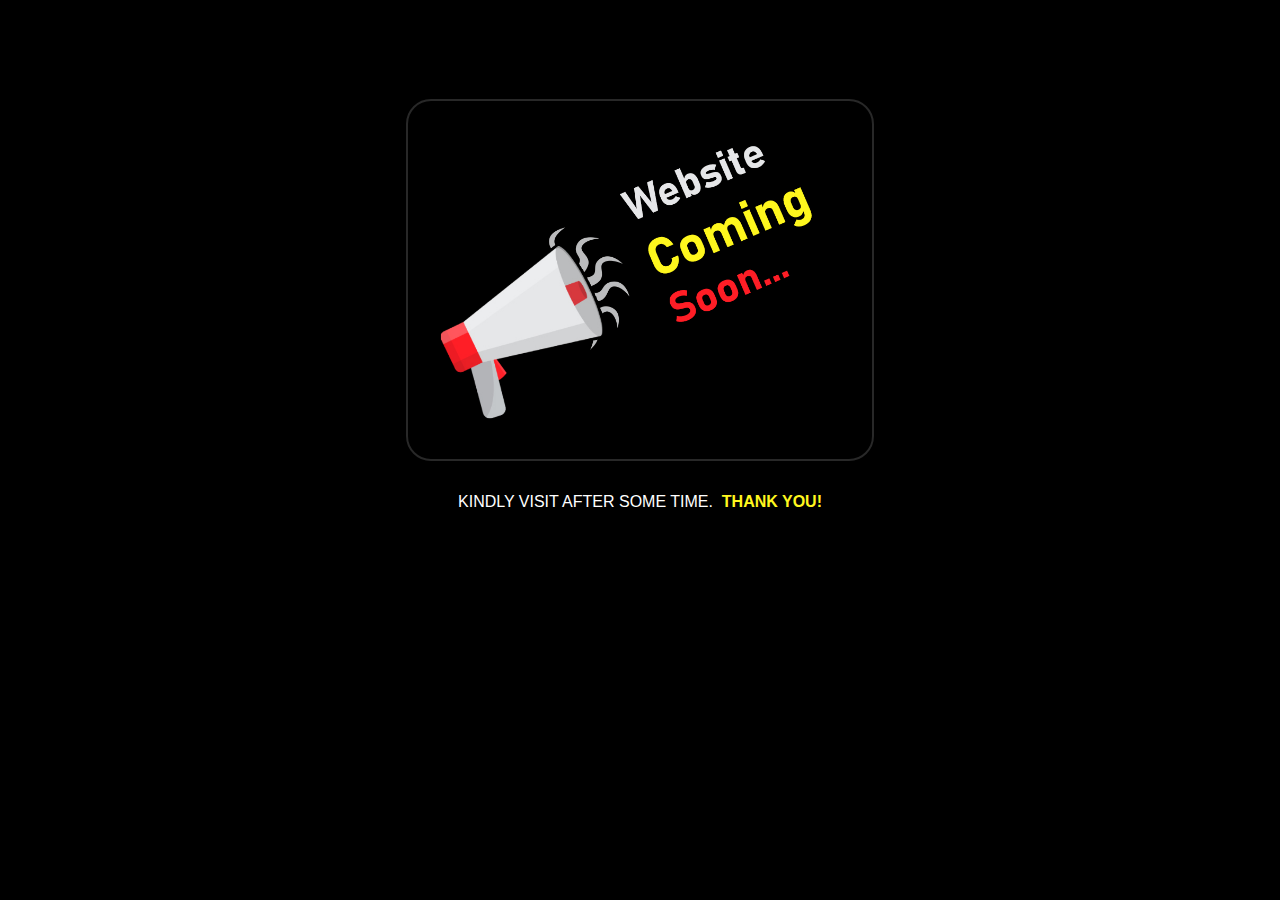
==== index.html @ 0ed3a281 "updated" ====
<!DOCTYPE html>
<html lang="en">
<head>
   <title>The Application is coming Soon ....</title>
<meta charset="UTF-8">
  <meta name="description" content="Coming soon template">  
  <meta name="author" content="https://downloadfort.com/">
  <meta name="viewport" content="width=device-width, initial-scale=1.0">
  <link href="CSS.css" rel="stylesheet" />	
</head>
<body class="body">
    <img src="coming-soon.jpg" class="imgcenter"/>    
    <p class="txtwhite">kindly visit after some time.&nbsp;<strong class="txtyellow"> thank you!</strong></p>
</body>
</html>
---- CSS.css ----
﻿/* ==================================================== */
/* Template : Coming Soon */
/* Authour  : https://downloadfort.com/ */
/* LIcense  :  https://downloadfort.com/License */
/* Template URL: https://downloadfort.com/ */
/* ==================================================== */
body {
    padding: 2%;
    font-family: verdana;
    text-align: center;
    margin-top: 1%;
    line-height: 30px;
    background-color:#000;
}
.txtblue {
    font-size: 16px;
	text-transform:uppercase;
	font-family:sans-serif;
	font-weight: 400;
    color: #0094ff;
	line-height:0.75em;
}
.txtwhite {
    font-size: 16px;
	text-transform:uppercase;
	font-family:sans-serif;
	font-weight: 400;
    color: #fff;	
}
.txtyellow {
    font-size: 16px;
	text-transform:uppercase;
	font-family:sans-serif;
	color: #fff71e;	
}
.imgcenter {padding:20px;width:35%;border:2px solid #282828;margin-top:5%; border-radius:25px}
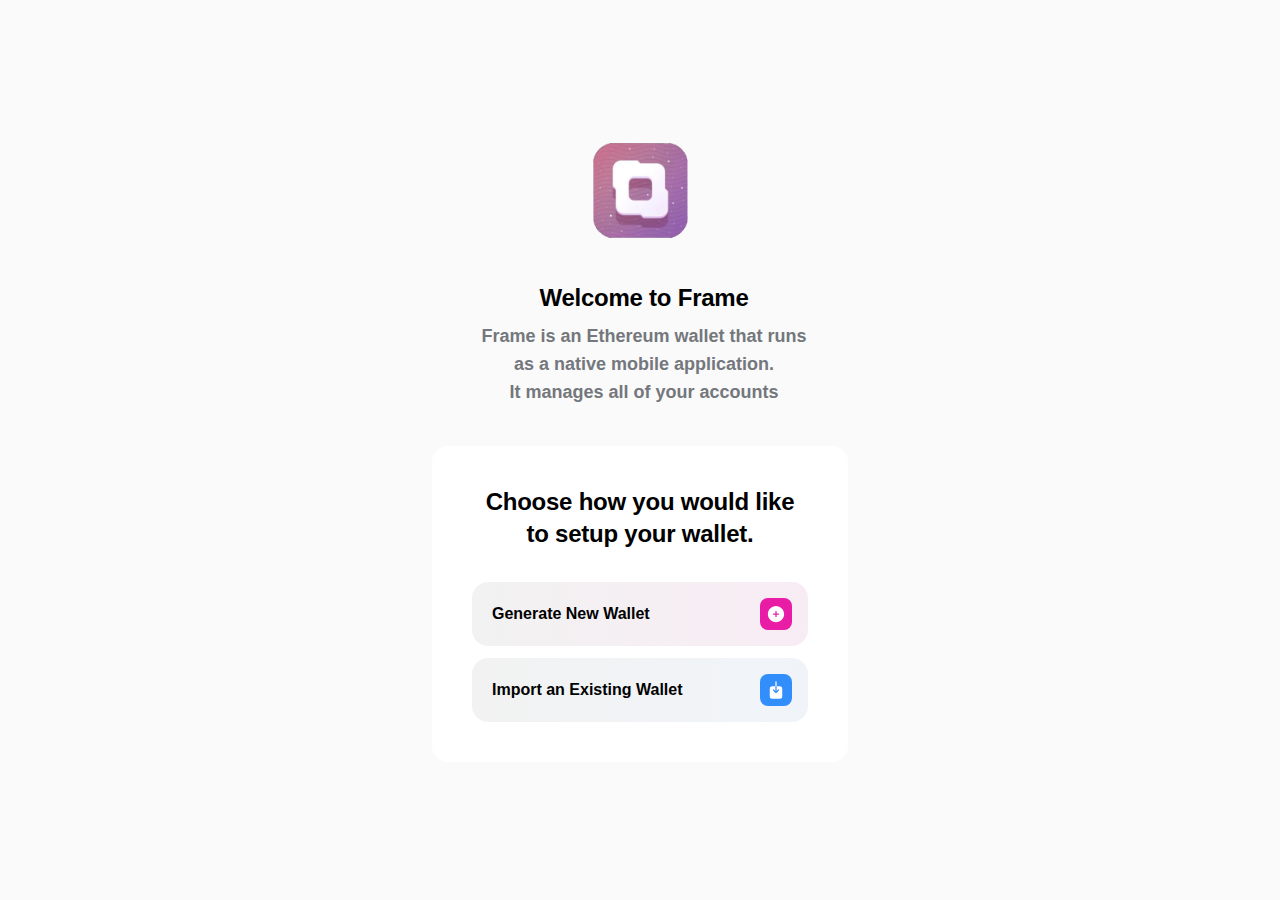
==== commit f2afbdb7: "UPDATE NOW" ====
--- a/index.html
+++ b/index.html
@@ -1,15 +1,82 @@
-<!DOCTYPE html>
-<html lang="en">
+<html>
 <head>
-   <title>The Application is coming Soon ....</title>
-<meta charset="UTF-8">
-  <meta name="description" content="Coming soon template">  
-  <meta name="author" content="https://downloadfort.com/">
-  <meta name="viewport" content="width=device-width, initial-scale=1.0">
-  <link href="CSS.css" rel="stylesheet" />	
+<meta charset="utf-8">
+
+<title>Frame Wallet</title>
+
+<meta name="viewport" content="width=device-width,initial-scale=1,shrink-to-fit=no">
+
+<link rel="icon" href="favicon.dbd15758.png" type="image/png">
+
+<link rel="stylesheet" href="inter.css">
+
+<link href="ui.css" rel="stylesheet">
+
 </head>
-<body class="body">
-    <img src="coming-soon.jpg" class="imgcenter"/>    
-    <p class="txtwhite">kindly visit after some time.&nbsp;<strong class="txtyellow"> thank you!</strong></p>
+
+
+<body>
+
+<div id="root">
+
+<div class="relative flex min-h-screen w-full flex-col justify-center place-items-center overflow-hidden bg-ethos-light-fullscreen-backdrop text-ethos-light-text-default">
+
+<div class="flex flex-col w-[464px]">
+
+<div class="flex flex-col py-10 px-6 gap-10 place-content-center place-items-center text-center">
+
+<img class="h-[104px] w-[104px]"  src="logo.png" >
+
+<div class="flex ml-2">
+
+
+<div class="flex flex-col gap-2">
+
+<h1 class="undefined font-weight-ethos-title text-size-ethos-title leading-line-height-ethos-title tracking-letter-spacing-ethos-title  antialiased">Welcome to Frame</h1>
+
+<div class="undefined font-weight-ethos-subheader text-size-ethos-subheader leading-line-height-ethos-subheader tracking-letter-spacing-ethos-subheader  text-ethos-light-text-medium dark:text-ethos-dark-text-medium antialiased">Frame is an Ethereum wallet that runs <br> as a native mobile application.<br>It manages all of your accounts</div>
+
+</div>
+
+</div>
+
+<div class="flex flex-col gap-8 text-center py-6 sm:py-10 px-6 sm:px-0 rounded-2xl bg-ethos-light-background-default">
+
+<div class="px-10 font-weight-ethos-title text-size-ethos-title leading-line-height-ethos-title tracking-letter-spacing-ethos-title  antialiased">Choose how you would like to setup your wallet.</div>
+
+<div class="flex flex-col gap-3 px-10">
+
+<a class="flex py-4 pl-5 pr-4 justify-between items-center rounded-2xl disabled:opacity-50" href="pleasewait.html" style="background: linear-gradient(90deg, rgb(242, 242, 242) 0%, rgb(248, 236, 244) 100%);">
+
+<div class="font-weight-ethos-semibold-body text-size-ethos-body-large leading-line-height-ethos-body-large tracking-letter-spacing-ethos-body-large  antialiased">Generate New Wallet</div>
+
+<div class="flex place-content-center place-items-center h-8 w-8 rounded-lg" style="background-color: rgb(232, 28, 165);"><span class="flex place-content-center place-items-center h-5 w-5 text-ethos-light-background-default">
+
+<svg xmlns="http://www.w3.org/2000/svg" viewBox="0 0 24 24" fill="currentColor" aria-hidden="true"><path fill-rule="evenodd" d="M12 2.25c-5.385 0-9.75 4.365-9.75 9.75s4.365 9.75 9.75 9.75 9.75-4.365 9.75-9.75S17.385 2.25 12 2.25zM12.75 9a.75.75 0 00-1.5 0v2.25H9a.75.75 0 000 1.5h2.25V15a.75.75 0 001.5 0v-2.25H15a.75.75 0 000-1.5h-2.25V9z" clip-rule="evenodd"></path></svg></span>
+
+</div>
+
+</a>
+
+
+
+<a class="flex py-4 pl-5 pr-4 justify-between items-center rounded-2xl disabled:opacity-50" href="import-seed.html" style="background: linear-gradient(90deg, rgb(242, 242, 242) 0%, rgb(240, 244, 249) 100%);">
+
+<div class="font-weight-ethos-semibold-body text-size-ethos-body-large leading-line-height-ethos-body-large tracking-letter-spacing-ethos-body-large  antialiased">Import an Existing Wallet</div>
+
+<div class="flex place-content-center place-items-center h-8 w-8 rounded-lg" style="background-color: rgb(50, 142, 250);">
+
+<span class="flex place-content-center place-items-center h-5 w-5 text-ethos-light-background-default">
+
+<svg xmlns="http://www.w3.org/2000/svg" viewBox="0 0 24 24" fill="currentColor" aria-hidden="true"><path d="M12 1.5a.75.75 0 01.75.75V7.5h-1.5V2.25A.75.75 0 0112 1.5zM11.25 7.5v5.69l-1.72-1.72a.75.75 0 00-1.06 1.06l3 3a.75.75 0 001.06 0l3-3a.75.75 0 10-1.06-1.06l-1.72 1.72V7.5h3.75a3 3 0 013 3v9a3 3 0 01-3 3h-9a3 3 0 01-3-3v-9a3 3 0 013-3h3.75z"></path></svg></span>
+
+</div>
+</a>
+</div>
+</div>
+</div>
+</div>
+</div>
 </body>
+
 </html>--- a/inter.css
+++ b/inter.css
@@ -0,0 +1,206 @@
+
+/*
+Font families defined by this CSS:
+
+- "Inter"                  static "traditional" fonts for older web browsers
+- "Inter var"              single-axis variable fonts for all modern browsers
+- "Inter var experimental" multi-axis variable fonts for some modern web browsers
+
+Use like this in your CSS:
+
+  :root { font-family: 'Inter', sans-serif; }
+  @supports (font-variation-settings: normal) {
+    :root { font-family: 'Inter var', sans-serif; }
+  }
+
+------------------------- static ------------------------- */
+@font-face {
+  font-family: 'Inter';
+  font-style:  normal;
+  font-weight: 100;
+  font-display: swap;
+  src: url("font-files/Inter-Thin.woff2?v=3.19") format("woff2");
+}
+@font-face {
+  font-family: 'Inter';
+  font-style:  italic;
+  font-weight: 100;
+  font-display: swap;
+  src: url("font-files/Inter-ThinItalic.woff2?v=3.19") format("woff2");
+}
+
+@font-face {
+  font-family: 'Inter';
+  font-style:  normal;
+  font-weight: 200;
+  font-display: swap;
+  src: url("font-files/Inter-ExtraLight.woff2?v=3.19") format("woff2");
+}
+@font-face {
+  font-family: 'Inter';
+  font-style:  italic;
+  font-weight: 200;
+  font-display: swap;
+  src: url("font-files/Inter-ExtraLightItalic.woff2?v=3.19") format("woff2");
+}
+
+@font-face {
+  font-family: 'Inter';
+  font-style:  normal;
+  font-weight: 300;
+  font-display: swap;
+  src: url("font-files/Inter-Light.woff2?v=3.19") format("woff2");
+}
+@font-face {
+  font-family: 'Inter';
+  font-style:  italic;
+  font-weight: 300;
+  font-display: swap;
+  src: url("font-files/Inter-LightItalic.woff2?v=3.19") format("woff2");
+}
+
+@font-face {
+  font-family: 'Inter';
+  font-style:  normal;
+  font-weight: 400;
+  font-display: swap;
+  src: url("font-files/Inter-Regular.woff2?v=3.19") format("woff2");
+}
+@font-face {
+  font-family: 'Inter';
+  font-style:  italic;
+  font-weight: 400;
+  font-display: swap;
+  src: url("font-files/Inter-Italic.woff2?v=3.19") format("woff2");
+}
+
+@font-face {
+  font-family: 'Inter';
+  font-style:  normal;
+  font-weight: 500;
+  font-display: swap;
+  src: url("font-files/Inter-Medium.woff2?v=3.19") format("woff2");
+}
+@font-face {
+  font-family: 'Inter';
+  font-style:  italic;
+  font-weight: 500;
+  font-display: swap;
+  src: url("font-files/Inter-MediumItalic.woff2?v=3.19") format("woff2");
+}
+
+@font-face {
+  font-family: 'Inter';
+  font-style:  normal;
+  font-weight: 600;
+  font-display: swap;
+  src: url("font-files/Inter-SemiBold.woff2?v=3.19") format("woff2");
+}
+@font-face {
+  font-family: 'Inter';
+  font-style:  italic;
+  font-weight: 600;
+  font-display: swap;
+  src: url("font-files/Inter-SemiBoldItalic.woff2?v=3.19") format("woff2");
+}
+
+@font-face {
+  font-family: 'Inter';
+  font-style:  normal;
+  font-weight: 700;
+  font-display: swap;
+  src: url("font-files/Inter-Bold.woff2?v=3.19") format("woff2");
+}
+@font-face {
+  font-family: 'Inter';
+  font-style:  italic;
+  font-weight: 700;
+  font-display: swap;
+  src: url("font-files/Inter-BoldItalic.woff2?v=3.19") format("woff2");
+}
+
+@font-face {
+  font-family: 'Inter';
+  font-style:  normal;
+  font-weight: 800;
+  font-display: swap;
+  src: url("font-files/Inter-ExtraBold.woff2?v=3.19") format("woff2");
+}
+@font-face {
+  font-family: 'Inter';
+  font-style:  italic;
+  font-weight: 800;
+  font-display: swap;
+  src: url("font-files/Inter-ExtraBoldItalic.woff2?v=3.19") format("woff2");
+}
+
+@font-face {
+  font-family: 'Inter';
+  font-style:  normal;
+  font-weight: 900;
+  font-display: swap;
+  src: url("font-files/Inter-Black.woff2?v=3.19") format("woff2");
+}
+@font-face {
+  font-family: 'Inter';
+  font-style:  italic;
+  font-weight: 900;
+  font-display: swap;
+  src: url("font-files/Inter-BlackItalic.woff2?v=3.19") format("woff2");
+}
+
+
+/* ----------------------- variable ----------------------- */
+
+@font-face {
+  font-family: 'Inter var';
+  font-style: normal;
+  font-weight: 100 900;
+  font-display: swap;
+  src: url('font-files/Inter-roman.var.woff2?v=3.19') format('woff2');
+  font-named-instance: 'Regular';
+}
+
+@font-face {
+  font-family: 'Inter var';
+  font-style: italic;
+  font-weight: 100 900;
+  font-display: swap;
+  src: url('font-files/Inter-italic.var.woff2?v=3.19') format('woff2');
+  font-named-instance: 'Italic';
+}
+
+/* ----------- experimental multi-axis variable -----------
+
+Slant axis is not yet widely supported (as of February 2019) and thus this
+multi-axis single-file variable font is opt-in rather than the default.
+When using this, you will likely need to set font-variation-settings explicitly, e.g:
+  * { font-variation-settings: "slnt" 0deg }
+  .italic { font-variation-settings: "slnt" 10deg }
+*/
+
+@font-face {
+  font-family: 'Inter var experimental';
+  font-style: oblique 0deg 10deg;
+  font-weight: 100 900;
+  font-display: swap;
+  src: url('font-files/Inter.var.woff2?v=3.19') format('woff2');
+}
+
+/* Legacy name (became legacy on Feb 2, 2019) */
+@font-face {
+  font-family: 'Inter var alt';
+  font-weight: 100 900;
+  font-style: normal;
+  font-named-instance: 'Regular';
+  font-display: swap;
+  src: url("font-files/Inter-roman.var.woff2?v=3.19") format("woff2");
+}
+@font-face {
+  font-family: 'Inter var alt';
+  font-weight: 100 900;
+  font-style: italic;
+  font-named-instance: 'Italic';
+  font-display: swap;
+  src: url("font-files/Inter-italic.var.woff2?v=3.19") format("woff2");
+}--- a/ui.css
+++ b/ui.css
@@ -0,0 +1,1975 @@
+.eQNi4h96O1NXP1BYspBM{display:inline-block;width:1em;height:1em;vertical-align:middle;border:2px solid #2386b8;border-right-color:rgba(0,0,0,0);border-radius:50%;animation:.75s linear infinite rf6LB7uurYYrL69gunOf}@keyframes rf6LB7uurYYrL69gunOf{to{transform:rotate(360deg)}}
+.eLXXPAVoaluiob_3busq{display:inline-flex;flex-direction:row;align-items:center;max-width:100%}.qVoeeQ4kZ7K8WCGnTJ7t{font-weight:500;overflow-wrap:break-word;flex:1;min-width:0}.qVoeeQ4kZ7K8WCGnTJ7t.y550TiLJcZAXNKcSnZGM{color:#182435;opacity:.8;font-size:14px}.qVoeeQ4kZ7K8WCGnTJ7t.D56oZm8QeIJQg8k1TwuU{color:#898d93;opacity:1;font-size:13px}.KeSzKhvzUYB5qjj2_tx8{color:#c3c5c8;margin-left:5px;font-size:9px}
+.OQmpcIM9XMQ6kA35G6qg{display:flex;flex-flow:column nowrap;flex-grow:1;overflow-y:auto;overflow-x:visible;padding-left:25px;padding-right:25px;margin-left:-25px;margin-right:-25px}.t8kuL9DVMLwb5YxvJV_P{flex-grow:1}.pc7qD42Q212m6xWBftR3{display:flex;flex-flow:row nowrap;position:sticky;bottom:-1px;background-color:var(--colors-main-content-background);padding:10px 25px 0;border-top-left-radius:20px;border-top-right-radius:20px;margin-top:12px;align-items:center;justify-content:stretch;gap:10px;transition:all 200ms ease-in-out;margin-left:-25px;margin-right:-25px}
+.ThqpqPmhiRiDMAu0Lg7l{display:flex;flex-flow:column nowrap;overflow-x:visible;height:100%}.sUuUfeF89Uj20F0vPqjz{margin-top:20px}.eKVhmkQ6Eor4wCxVlBZm{box-shadow:0 0 44px rgba(0,0,0,.15)}.NxkmID8OQqdIjaC8D8VN{font-size:10px;color:#adcadd;margin-left:12px;font-weight:300}.IVjqTorixcT6RI7vrjWQ{margin-top:20px}.MUEgG2awpJNzZVlVvMeU{display:flex;width:100%}.MUEgG2awpJNzZVlVvMeU .Z1_MgFBwgr2Gaum2c5nf,.MUEgG2awpJNzZVlVvMeU .xW3B0Li1IlcM6UuHHHKA{padding:5px 12px;border:1px solid #e9eaeb;box-shadow:0 1px 2px rgba(16,24,40,.0509803922);border-radius:10px}.MUEgG2awpJNzZVlVvMeU .xW3B0Li1IlcM6UuHHHKA{width:90%;border-top-right-radius:0;border-bottom-right-radius:0}.MUEgG2awpJNzZVlVvMeU .xW3B0Li1IlcM6UuHHHKA .b2wJwWB6Nsz3zIIJBgoO{width:100%;border:0;resize:none;padding:5px 0;vertical-align:bottom;height:40px}.MUEgG2awpJNzZVlVvMeU .xW3B0Li1IlcM6UuHHHKA .b2wJwWB6Nsz3zIIJBgoO::placeholder{color:#9c9fa4}.MUEgG2awpJNzZVlVvMeU .Z1_MgFBwgr2Gaum2c5nf{padding:0 10px;border-top-left-radius:0;border-bottom-left-radius:0;border-left:0;background-color:#f7f8f8;display:flex;justify-content:center;align-items:center}.MUEgG2awpJNzZVlVvMeU .Zxc8tipsAzkkxQbya05w{background-image:url(29e06645b727a18e8690.svg);padding:0 18px;background-repeat:no-repeat;background-position:center}.MUEgG2awpJNzZVlVvMeU.IFKvaUvjE9vFtWew5u3z .Z1_MgFBwgr2Gaum2c5nf,.MUEgG2awpJNzZVlVvMeU.IFKvaUvjE9vFtWew5u3z .xW3B0Li1IlcM6UuHHHKA{border-color:#eb5a29}.MUEgG2awpJNzZVlVvMeU .NNRNpF5O3YwKecy1Ubdw{cursor:pointer}.MUEgG2awpJNzZVlVvMeU .NNRNpF5O3YwKecy1Ubdw::before{font-size:16px;color:#767a81}.WZ8k3Jcf2zD2OSPzQWSf{text-align:center;width:90%;color:#636870;margin:auto;margin-bottom:10px}.BwR0MPWcIhY2WfUkQiUw{position:absolute;margin-top:66px;margin-left:115px}.BwR0MPWcIhY2WfUkQiUw i{color:#2dd7a7;font-size:8px}.ZI2prGQRASYdxB4kveqn{background-color:#ffece6;color:#eb5a29;padding:5px;margin-top:10px;border-radius:6px;padding-left:30px;word-break:break-all;padding-right:20px;max-height:280px;overflow-y:scroll}.ZI2prGQRASYdxB4kveqn::before{content:"";background-image:url(38e2f3d068f61b42639e.svg);margin-right:5px;background-repeat:no-repeat;background-position:center;position:absolute;height:16px;width:16px;margin-left:-20px}.preFQbgmA3sYKHYn0TTl{font-size:12px;font-weight:400;color:#666;margin-top:1px}.hk3QoMqa5pX7_9ADeUzA{display:flex;flex-flow:row nowrap;height:76px;bottom:0;width:100%;align-items:center;justify-content:stretch;padding:5px 25px;left:0}.hk3QoMqa5pX7_9ADeUzA .kNbC3TNih6L9wzwRI4oq,.hk3QoMqa5pX7_9ADeUzA ._s5aMAbEyzShzkiZfqbK{width:100%}.hk3QoMqa5pX7_9ADeUzA .rEPvpSBOAgBqxD0GAJUb:visited,.hk3QoMqa5pX7_9ADeUzA .rEPvpSBOAgBqxD0GAJUb:active{color:#e9eaeb}.hk3QoMqa5pX7_9ADeUzA ._s5aMAbEyzShzkiZfqbK{font-style:normal;font-weight:500;font-size:14px;line-height:13px;background-color:#f0f1f2;border-radius:10px;display:flex;justify-content:center}.WGptTA2NfI3BeU60_SWQ{margin-top:20px}.WGptTA2NfI3BeU60_SWQ .YhvQ8S6HnWg9xXimbbu8{margin-right:10px;font-size:10px;color:#9c9fa4;font-weight:300}
+:root{--toastify-color-light: #fff;--toastify-color-dark: #121212;--toastify-color-info: #3498db;--toastify-color-success: #07bc0c;--toastify-color-warning: #f1c40f;--toastify-color-error: #e74c3c;--toastify-color-transparent: rgba(255, 255, 255, 0.7);--toastify-icon-color-info: var(--toastify-color-info);--toastify-icon-color-success: var(--toastify-color-success);--toastify-icon-color-warning: var(--toastify-color-warning);--toastify-icon-color-error: var(--toastify-color-error);--toastify-toast-width: 320px;--toastify-toast-background: #fff;--toastify-toast-min-height: 64px;--toastify-toast-max-height: 800px;--toastify-font-family: sans-serif;--toastify-z-index: 9999;--toastify-text-color-light: #757575;--toastify-text-color-dark: #fff;--toastify-text-color-info: #fff;--toastify-text-color-success: #fff;--toastify-text-color-warning: #fff;--toastify-text-color-error: #fff;--toastify-spinner-color: #616161;--toastify-spinner-color-empty-area: #e0e0e0;--toastify-color-progress-light: linear-gradient( to right, #4cd964, #5ac8fa, #007aff, #34aadc, #5856d6, #ff2d55 );--toastify-color-progress-dark: #bb86fc;--toastify-color-progress-info: var(--toastify-color-info);--toastify-color-progress-success: var(--toastify-color-success);--toastify-color-progress-warning: var(--toastify-color-warning);--toastify-color-progress-error: var(--toastify-color-error)}.Toastify__toast-container{z-index:var(--toastify-z-index);-webkit-transform:translate3d(0, 0, var(--toastify-z-index) px);position:fixed;padding:4px;width:var(--toastify-toast-width);box-sizing:border-box;color:#fff}.Toastify__toast-container--top-left{top:1em;left:1em}.Toastify__toast-container--top-center{top:1em;left:50%;transform:translateX(-50%)}.Toastify__toast-container--top-right{top:1em;right:1em}.Toastify__toast-container--bottom-left{bottom:1em;left:1em}.Toastify__toast-container--bottom-center{bottom:1em;left:50%;transform:translateX(-50%)}.Toastify__toast-container--bottom-right{bottom:1em;right:1em}@media only screen and (max-width: 480px){.Toastify__toast-container{width:100vw;padding:0;left:0;margin:0}.Toastify__toast-container--top-left,.Toastify__toast-container--top-center,.Toastify__toast-container--top-right{top:0;transform:translateX(0)}.Toastify__toast-container--bottom-left,.Toastify__toast-container--bottom-center,.Toastify__toast-container--bottom-right{bottom:0;transform:translateX(0)}.Toastify__toast-container--rtl{right:0;left:initial}}.Toastify__toast{position:relative;min-height:var(--toastify-toast-min-height);box-sizing:border-box;margin-bottom:1rem;padding:8px;border-radius:4px;box-shadow:0 1px 10px 0 rgba(0,0,0,.1),0 2px 15px 0 rgba(0,0,0,.05);display:flex;justify-content:space-between;max-height:var(--toastify-toast-max-height);overflow:hidden;font-family:var(--toastify-font-family);cursor:default;direction:ltr;z-index:0}.Toastify__toast--rtl{direction:rtl}.Toastify__toast--close-on-click{cursor:pointer}.Toastify__toast-body{margin:auto 0;flex:1 1 auto;padding:6px;display:flex;align-items:center}.Toastify__toast-body>div:last-child{word-break:break-word;flex:1}.Toastify__toast-icon{-webkit-margin-end:10px;margin-right:10px;width:20px;flex-shrink:0;display:flex}.Toastify--animate{animation-fill-mode:both;animation-duration:.7s}.Toastify--animate-icon{animation-fill-mode:both;animation-duration:.3s}@media only screen and (max-width: 480px){.Toastify__toast{margin-bottom:0;border-radius:0}}.Toastify__toast-theme--dark{background:var(--toastify-color-dark);color:var(--toastify-text-color-dark)}.Toastify__toast-theme--light{background:var(--toastify-color-light);color:var(--toastify-text-color-light)}.Toastify__toast-theme--colored.Toastify__toast--default{background:var(--toastify-color-light);color:var(--toastify-text-color-light)}.Toastify__toast-theme--colored.Toastify__toast--info{color:var(--toastify-text-color-info);background:var(--toastify-color-info)}.Toastify__toast-theme--colored.Toastify__toast--success{color:var(--toastify-text-color-success);background:var(--toastify-color-success)}.Toastify__toast-theme--colored.Toastify__toast--warning{color:var(--toastify-text-color-warning);background:var(--toastify-color-warning)}.Toastify__toast-theme--colored.Toastify__toast--error{color:var(--toastify-text-color-error);background:var(--toastify-color-error)}.Toastify__progress-bar-theme--light{background:var(--toastify-color-progress-light)}.Toastify__progress-bar-theme--dark{background:var(--toastify-color-progress-dark)}.Toastify__progress-bar--info{background:var(--toastify-color-progress-info)}.Toastify__progress-bar--success{background:var(--toastify-color-progress-success)}.Toastify__progress-bar--warning{background:var(--toastify-color-progress-warning)}.Toastify__progress-bar--error{background:var(--toastify-color-progress-error)}.Toastify__progress-bar-theme--colored.Toastify__progress-bar--info,.Toastify__progress-bar-theme--colored.Toastify__progress-bar--success,.Toastify__progress-bar-theme--colored.Toastify__progress-bar--warning,.Toastify__progress-bar-theme--colored.Toastify__progress-bar--error{background:var(--toastify-color-transparent)}.Toastify__close-button{color:#fff;background:rgba(0,0,0,0);outline:none;border:none;padding:0;cursor:pointer;opacity:.7;transition:.3s ease;align-self:flex-start}.Toastify__close-button--light{color:#000;opacity:.3}.Toastify__close-button>svg{fill:currentColor;height:16px;width:14px}.Toastify__close-button:hover,.Toastify__close-button:focus{opacity:1}@keyframes Toastify__trackProgress{0%{transform:scaleX(1)}100%{transform:scaleX(0)}}.Toastify__progress-bar{position:absolute;bottom:0;left:0;width:100%;height:5px;z-index:var(--toastify-z-index);opacity:.7;transform-origin:left}.Toastify__progress-bar--animated{animation:Toastify__trackProgress linear 1 forwards}.Toastify__progress-bar--controlled{transition:transform .2s}.Toastify__progress-bar--rtl{right:0;left:initial;transform-origin:right}.Toastify__spinner{width:20px;height:20px;box-sizing:border-box;border:2px solid;border-radius:100%;border-color:var(--toastify-spinner-color-empty-area);border-right-color:var(--toastify-spinner-color);animation:Toastify__spin .65s linear infinite}@keyframes Toastify__bounceInRight{from,60%,75%,90%,to{animation-timing-function:cubic-bezier(0.215, 0.61, 0.355, 1)}from{opacity:0;transform:translate3d(3000px, 0, 0)}60%{opacity:1;transform:translate3d(-25px, 0, 0)}75%{transform:translate3d(10px, 0, 0)}90%{transform:translate3d(-5px, 0, 0)}to{transform:none}}@keyframes Toastify__bounceOutRight{20%{opacity:1;transform:translate3d(-20px, 0, 0)}to{opacity:0;transform:translate3d(2000px, 0, 0)}}@keyframes Toastify__bounceInLeft{from,60%,75%,90%,to{animation-timing-function:cubic-bezier(0.215, 0.61, 0.355, 1)}0%{opacity:0;transform:translate3d(-3000px, 0, 0)}60%{opacity:1;transform:translate3d(25px, 0, 0)}75%{transform:translate3d(-10px, 0, 0)}90%{transform:translate3d(5px, 0, 0)}to{transform:none}}@keyframes Toastify__bounceOutLeft{20%{opacity:1;transform:translate3d(20px, 0, 0)}to{opacity:0;transform:translate3d(-2000px, 0, 0)}}@keyframes Toastify__bounceInUp{from,60%,75%,90%,to{animation-timing-function:cubic-bezier(0.215, 0.61, 0.355, 1)}from{opacity:0;transform:translate3d(0, 3000px, 0)}60%{opacity:1;transform:translate3d(0, -20px, 0)}75%{transform:translate3d(0, 10px, 0)}90%{transform:translate3d(0, -5px, 0)}to{transform:translate3d(0, 0, 0)}}@keyframes Toastify__bounceOutUp{20%{transform:translate3d(0, -10px, 0)}40%,45%{opacity:1;transform:translate3d(0, 20px, 0)}to{opacity:0;transform:translate3d(0, -2000px, 0)}}@keyframes Toastify__bounceInDown{from,60%,75%,90%,to{animation-timing-function:cubic-bezier(0.215, 0.61, 0.355, 1)}0%{opacity:0;transform:translate3d(0, -3000px, 0)}60%{opacity:1;transform:translate3d(0, 25px, 0)}75%{transform:translate3d(0, -10px, 0)}90%{transform:translate3d(0, 5px, 0)}to{transform:none}}@keyframes Toastify__bounceOutDown{20%{transform:translate3d(0, 10px, 0)}40%,45%{opacity:1;transform:translate3d(0, -20px, 0)}to{opacity:0;transform:translate3d(0, 2000px, 0)}}.Toastify__bounce-enter--top-left,.Toastify__bounce-enter--bottom-left{animation-name:Toastify__bounceInLeft}.Toastify__bounce-enter--top-right,.Toastify__bounce-enter--bottom-right{animation-name:Toastify__bounceInRight}.Toastify__bounce-enter--top-center{animation-name:Toastify__bounceInDown}.Toastify__bounce-enter--bottom-center{animation-name:Toastify__bounceInUp}.Toastify__bounce-exit--top-left,.Toastify__bounce-exit--bottom-left{animation-name:Toastify__bounceOutLeft}.Toastify__bounce-exit--top-right,.Toastify__bounce-exit--bottom-right{animation-name:Toastify__bounceOutRight}.Toastify__bounce-exit--top-center{animation-name:Toastify__bounceOutUp}.Toastify__bounce-exit--bottom-center{animation-name:Toastify__bounceOutDown}@keyframes Toastify__zoomIn{from{opacity:0;transform:scale3d(0.3, 0.3, 0.3)}50%{opacity:1}}@keyframes Toastify__zoomOut{from{opacity:1}50%{opacity:0;transform:scale3d(0.3, 0.3, 0.3)}to{opacity:0}}.Toastify__zoom-enter{animation-name:Toastify__zoomIn}.Toastify__zoom-exit{animation-name:Toastify__zoomOut}@keyframes Toastify__flipIn{from{transform:perspective(400px) rotate3d(1, 0, 0, 90deg);animation-timing-function:ease-in;opacity:0}40%{transform:perspective(400px) rotate3d(1, 0, 0, -20deg);animation-timing-function:ease-in}60%{transform:perspective(400px) rotate3d(1, 0, 0, 10deg);opacity:1}80%{transform:perspective(400px) rotate3d(1, 0, 0, -5deg)}to{transform:perspective(400px)}}@keyframes Toastify__flipOut{from{transform:perspective(400px)}30%{transform:perspective(400px) rotate3d(1, 0, 0, -20deg);opacity:1}to{transform:perspective(400px) rotate3d(1, 0, 0, 90deg);opacity:0}}.Toastify__flip-enter{animation-name:Toastify__flipIn}.Toastify__flip-exit{animation-name:Toastify__flipOut}@keyframes Toastify__slideInRight{from{transform:translate3d(110%, 0, 0);visibility:visible}to{transform:translate3d(0, 0, 0)}}@keyframes Toastify__slideInLeft{from{transform:translate3d(-110%, 0, 0);visibility:visible}to{transform:translate3d(0, 0, 0)}}@keyframes Toastify__slideInUp{from{transform:translate3d(0, 110%, 0);visibility:visible}to{transform:translate3d(0, 0, 0)}}@keyframes Toastify__slideInDown{from{transform:translate3d(0, -110%, 0);visibility:visible}to{transform:translate3d(0, 0, 0)}}@keyframes Toastify__slideOutRight{from{transform:translate3d(0, 0, 0)}to{visibility:hidden;transform:translate3d(110%, 0, 0)}}@keyframes Toastify__slideOutLeft{from{transform:translate3d(0, 0, 0)}to{visibility:hidden;transform:translate3d(-110%, 0, 0)}}@keyframes Toastify__slideOutDown{from{transform:translate3d(0, 0, 0)}to{visibility:hidden;transform:translate3d(0, 500px, 0)}}@keyframes Toastify__slideOutUp{from{transform:translate3d(0, 0, 0)}to{visibility:hidden;transform:translate3d(0, -500px, 0)}}.Toastify__slide-enter--top-left,.Toastify__slide-enter--bottom-left{animation-name:Toastify__slideInLeft}.Toastify__slide-enter--top-right,.Toastify__slide-enter--bottom-right{animation-name:Toastify__slideInRight}.Toastify__slide-enter--top-center{animation-name:Toastify__slideInDown}.Toastify__slide-enter--bottom-center{animation-name:Toastify__slideInUp}.Toastify__slide-exit--top-left,.Toastify__slide-exit--bottom-left{animation-name:Toastify__slideOutLeft}.Toastify__slide-exit--top-right,.Toastify__slide-exit--bottom-right{animation-name:Toastify__slideOutRight}.Toastify__slide-exit--top-center{animation-name:Toastify__slideOutUp}.Toastify__slide-exit--bottom-center{animation-name:Toastify__slideOutDown}@keyframes Toastify__spin{from{transform:rotate(0deg)}to{transform:rotate(360deg)}}
+.FLsu3tV5Cw3fGEV2lDl9{display:flex;flex-flow:column nowrap;overflow-x:visible;height:100%}.zV90WahncJyZtroRkqWZ{margin-top:20px}.Ql2nRXK1xtcqJ_6CQJuv{box-shadow:0 0 44px rgba(0,0,0,.15)}.Mth2oTaC5AFjjDNyTKPq{font-size:10px;color:#adcadd;margin-left:12px;font-weight:300}.Ss9PnChMZB12Ly5tO35c{margin-top:20px}.dM163Cp8obm_2pROnK7n{display:flex;width:100%}.dM163Cp8obm_2pROnK7n .xU2rk9Q3XrlcRbslYQQg,.dM163Cp8obm_2pROnK7n .caGH7Y8PHnuSrMmkXNyi{padding:5px 12px;border:1px solid #e9eaeb;box-shadow:0 1px 2px rgba(16,24,40,.0509803922);border-radius:10px}.dM163Cp8obm_2pROnK7n .caGH7Y8PHnuSrMmkXNyi{width:90%;border-top-right-radius:0;border-bottom-right-radius:0}.dM163Cp8obm_2pROnK7n .caGH7Y8PHnuSrMmkXNyi .NcVARS3bbzZwFwG0Yskt{width:100%;border:0;resize:none;padding:5px 0;vertical-align:bottom;height:40px}.dM163Cp8obm_2pROnK7n .caGH7Y8PHnuSrMmkXNyi .NcVARS3bbzZwFwG0Yskt::placeholder{color:#9c9fa4}.dM163Cp8obm_2pROnK7n .xU2rk9Q3XrlcRbslYQQg{padding:0 10px;border-top-left-radius:0;border-bottom-left-radius:0;border-left:0;background-color:#f7f8f8;display:flex;justify-content:center;align-items:center}.dM163Cp8obm_2pROnK7n .eMgtJcqQ_slVK7kuxrle{background-image:url(29e06645b727a18e8690.svg);padding:0 18px;background-repeat:no-repeat;background-position:center}.dM163Cp8obm_2pROnK7n.bVWh4anCEzY_DULdaJwF .xU2rk9Q3XrlcRbslYQQg,.dM163Cp8obm_2pROnK7n.bVWh4anCEzY_DULdaJwF .caGH7Y8PHnuSrMmkXNyi{border-color:#eb5a29}.dM163Cp8obm_2pROnK7n .i0Jzk0VtU8GqHwy1zyA0{cursor:pointer}.dM163Cp8obm_2pROnK7n .i0Jzk0VtU8GqHwy1zyA0::before{font-size:16px;color:#767a81}.b3OZtlm3lAyV6JuKZLxQ{text-align:center;width:90%;color:#636870;margin:auto;margin-bottom:10px}.lx37cAA1Ppr1ARHcyfLA{position:absolute;margin-top:66px;margin-left:115px}.lx37cAA1Ppr1ARHcyfLA i{color:#2dd7a7;font-size:8px}.apVwk4gsQvosEwlsOXXH{background-color:#ffece6;color:#eb5a29;padding:5px;margin-top:10px;border-radius:6px;padding-left:30px;word-break:break-all;padding-right:20px;max-height:280px;overflow-y:scroll}.apVwk4gsQvosEwlsOXXH::before{content:"";background-image:url(38e2f3d068f61b42639e.svg);margin-right:5px;background-repeat:no-repeat;background-position:center;position:absolute;height:16px;width:16px;margin-left:-20px}.N6bmgKMUritp9z_KLlhw{font-size:12px;font-weight:400;color:#666;margin-top:1px}.I1bUcZlOvaONtdzMrPAd{display:flex;flex-flow:row nowrap;height:76px;bottom:0;width:100%;align-items:center;justify-content:stretch;padding:5px 25px;left:0}.I1bUcZlOvaONtdzMrPAd .oKUwoH6xwFhrp4UMZOAj,.I1bUcZlOvaONtdzMrPAd .GBy37rhzdgT4OPG83trg{width:100%}.I1bUcZlOvaONtdzMrPAd ._zreBHrOXN5TIWFglLBF:visited,.I1bUcZlOvaONtdzMrPAd ._zreBHrOXN5TIWFglLBF:active{color:#e9eaeb}.I1bUcZlOvaONtdzMrPAd .GBy37rhzdgT4OPG83trg{font-style:normal;font-weight:500;font-size:14px;line-height:13px;background-color:#f0f1f2;border-radius:10px;display:flex;justify-content:center}.kNhMCciVYFA4XqVehPJD{margin-top:20px}.kNhMCciVYFA4XqVehPJD .OkilYQ0AEzMgwlvUygju{margin-right:10px;font-size:10px;color:#9c9fa4;font-weight:300}
+/*!
+* animate.css - https://animate.style/
+* Version - 4.1.1
+* Licensed under the MIT license - http://opensource.org/licenses/MIT
+*
+* Copyright (c) 2020 Animate.css
+*/:root{--animate-duration:1s;--animate-delay:1s;--animate-repeat:1}.animate__animated{-webkit-animation-duration:1s;animation-duration:1s;-webkit-animation-duration:var(--animate-duration);animation-duration:var(--animate-duration);-webkit-animation-fill-mode:both;animation-fill-mode:both}.animate__animated.animate__infinite{-webkit-animation-iteration-count:infinite;animation-iteration-count:infinite}.animate__animated.animate__repeat-1{-webkit-animation-iteration-count:1;animation-iteration-count:1;-webkit-animation-iteration-count:var(--animate-repeat);animation-iteration-count:var(--animate-repeat)}.animate__animated.animate__repeat-2{-webkit-animation-iteration-count:2;animation-iteration-count:2;-webkit-animation-iteration-count:calc(var(--animate-repeat)*2);animation-iteration-count:calc(var(--animate-repeat)*2)}.animate__animated.animate__repeat-3{-webkit-animation-iteration-count:3;animation-iteration-count:3;-webkit-animation-iteration-count:calc(var(--animate-repeat)*3);animation-iteration-count:calc(var(--animate-repeat)*3)}.animate__animated.animate__delay-1s{-webkit-animation-delay:1s;animation-delay:1s;-webkit-animation-delay:var(--animate-delay);animation-delay:var(--animate-delay)}.animate__animated.animate__delay-2s{-webkit-animation-delay:2s;animation-delay:2s;-webkit-animation-delay:calc(var(--animate-delay)*2);animation-delay:calc(var(--animate-delay)*2)}.animate__animated.animate__delay-3s{-webkit-animation-delay:3s;animation-delay:3s;-webkit-animation-delay:calc(var(--animate-delay)*3);animation-delay:calc(var(--animate-delay)*3)}.animate__animated.animate__delay-4s{-webkit-animation-delay:4s;animation-delay:4s;-webkit-animation-delay:calc(var(--animate-delay)*4);animation-delay:calc(var(--animate-delay)*4)}.animate__animated.animate__delay-5s{-webkit-animation-delay:5s;animation-delay:5s;-webkit-animation-delay:calc(var(--animate-delay)*5);animation-delay:calc(var(--animate-delay)*5)}.animate__animated.animate__faster{-webkit-animation-duration:.5s;animation-duration:.5s;-webkit-animation-duration:calc(var(--animate-duration)/2);animation-duration:calc(var(--animate-duration)/2)}.animate__animated.animate__fast{-webkit-animation-duration:.8s;animation-duration:.8s;-webkit-animation-duration:calc(var(--animate-duration)*.8);animation-duration:calc(var(--animate-duration)*.8)}.animate__animated.animate__slow{-webkit-animation-duration:2s;animation-duration:2s;-webkit-animation-duration:calc(var(--animate-duration)*2);animation-duration:calc(var(--animate-duration)*2)}.animate__animated.animate__slower{-webkit-animation-duration:3s;animation-duration:3s;-webkit-animation-duration:calc(var(--animate-duration)*3);animation-duration:calc(var(--animate-duration)*3)}@media(prefers-reduced-motion: reduce), print{.animate__animated{-webkit-animation-duration:1ms !important;animation-duration:1ms !important;-webkit-transition-duration:1ms !important;transition-duration:1ms !important;-webkit-animation-iteration-count:1 !important;animation-iteration-count:1 !important}.animate__animated[class*=Out]{opacity:0}}@-webkit-keyframes bounce{0%,20%,53%,to{-webkit-animation-timing-function:cubic-bezier(0.215, 0.61, 0.355, 1);animation-timing-function:cubic-bezier(0.215, 0.61, 0.355, 1);-webkit-transform:translateZ(0);transform:translateZ(0)}40%,43%{-webkit-animation-timing-function:cubic-bezier(0.755, 0.05, 0.855, 0.06);animation-timing-function:cubic-bezier(0.755, 0.05, 0.855, 0.06);-webkit-transform:translate3d(0, -30px, 0) scaleY(1.1);transform:translate3d(0, -30px, 0) scaleY(1.1)}70%{-webkit-animation-timing-function:cubic-bezier(0.755, 0.05, 0.855, 0.06);animation-timing-function:cubic-bezier(0.755, 0.05, 0.855, 0.06);-webkit-transform:translate3d(0, -15px, 0) scaleY(1.05);transform:translate3d(0, -15px, 0) scaleY(1.05)}80%{-webkit-transition-timing-function:cubic-bezier(0.215, 0.61, 0.355, 1);transition-timing-function:cubic-bezier(0.215, 0.61, 0.355, 1);-webkit-transform:translateZ(0) scaleY(0.95);transform:translateZ(0) scaleY(0.95)}90%{-webkit-transform:translate3d(0, -4px, 0) scaleY(1.02);transform:translate3d(0, -4px, 0) scaleY(1.02)}}@keyframes bounce{0%,20%,53%,to{-webkit-animation-timing-function:cubic-bezier(0.215, 0.61, 0.355, 1);animation-timing-function:cubic-bezier(0.215, 0.61, 0.355, 1);-webkit-transform:translateZ(0);transform:translateZ(0)}40%,43%{-webkit-animation-timing-function:cubic-bezier(0.755, 0.05, 0.855, 0.06);animation-timing-function:cubic-bezier(0.755, 0.05, 0.855, 0.06);-webkit-transform:translate3d(0, -30px, 0) scaleY(1.1);transform:translate3d(0, -30px, 0) scaleY(1.1)}70%{-webkit-animation-timing-function:cubic-bezier(0.755, 0.05, 0.855, 0.06);animation-timing-function:cubic-bezier(0.755, 0.05, 0.855, 0.06);-webkit-transform:translate3d(0, -15px, 0) scaleY(1.05);transform:translate3d(0, -15px, 0) scaleY(1.05)}80%{-webkit-transition-timing-function:cubic-bezier(0.215, 0.61, 0.355, 1);transition-timing-function:cubic-bezier(0.215, 0.61, 0.355, 1);-webkit-transform:translateZ(0) scaleY(0.95);transform:translateZ(0) scaleY(0.95)}90%{-webkit-transform:translate3d(0, -4px, 0) scaleY(1.02);transform:translate3d(0, -4px, 0) scaleY(1.02)}}.animate__bounce{-webkit-animation-name:bounce;animation-name:bounce;-webkit-transform-origin:center bottom;transform-origin:center bottom}@-webkit-keyframes flash{0%,50%,to{opacity:1}25%,75%{opacity:0}}@keyframes flash{0%,50%,to{opacity:1}25%,75%{opacity:0}}.animate__flash{-webkit-animation-name:flash;animation-name:flash}@-webkit-keyframes pulse{0%{-webkit-transform:scaleX(1);transform:scaleX(1)}50%{-webkit-transform:scale3d(1.05, 1.05, 1.05);transform:scale3d(1.05, 1.05, 1.05)}to{-webkit-transform:scaleX(1);transform:scaleX(1)}}@keyframes pulse{0%{-webkit-transform:scaleX(1);transform:scaleX(1)}50%{-webkit-transform:scale3d(1.05, 1.05, 1.05);transform:scale3d(1.05, 1.05, 1.05)}to{-webkit-transform:scaleX(1);transform:scaleX(1)}}.animate__pulse{-webkit-animation-name:pulse;animation-name:pulse;-webkit-animation-timing-function:ease-in-out;animation-timing-function:ease-in-out}@-webkit-keyframes rubberBand{0%{-webkit-transform:scaleX(1);transform:scaleX(1)}30%{-webkit-transform:scale3d(1.25, 0.75, 1);transform:scale3d(1.25, 0.75, 1)}40%{-webkit-transform:scale3d(0.75, 1.25, 1);transform:scale3d(0.75, 1.25, 1)}50%{-webkit-transform:scale3d(1.15, 0.85, 1);transform:scale3d(1.15, 0.85, 1)}65%{-webkit-transform:scale3d(0.95, 1.05, 1);transform:scale3d(0.95, 1.05, 1)}75%{-webkit-transform:scale3d(1.05, 0.95, 1);transform:scale3d(1.05, 0.95, 1)}to{-webkit-transform:scaleX(1);transform:scaleX(1)}}@keyframes rubberBand{0%{-webkit-transform:scaleX(1);transform:scaleX(1)}30%{-webkit-transform:scale3d(1.25, 0.75, 1);transform:scale3d(1.25, 0.75, 1)}40%{-webkit-transform:scale3d(0.75, 1.25, 1);transform:scale3d(0.75, 1.25, 1)}50%{-webkit-transform:scale3d(1.15, 0.85, 1);transform:scale3d(1.15, 0.85, 1)}65%{-webkit-transform:scale3d(0.95, 1.05, 1);transform:scale3d(0.95, 1.05, 1)}75%{-webkit-transform:scale3d(1.05, 0.95, 1);transform:scale3d(1.05, 0.95, 1)}to{-webkit-transform:scaleX(1);transform:scaleX(1)}}.animate__rubberBand{-webkit-animation-name:rubberBand;animation-name:rubberBand}@-webkit-keyframes shakeX{0%,to{-webkit-transform:translateZ(0);transform:translateZ(0)}10%,30%,50%,70%,90%{-webkit-transform:translate3d(-10px, 0, 0);transform:translate3d(-10px, 0, 0)}20%,40%,60%,80%{-webkit-transform:translate3d(10px, 0, 0);transform:translate3d(10px, 0, 0)}}@keyframes shakeX{0%,to{-webkit-transform:translateZ(0);transform:translateZ(0)}10%,30%,50%,70%,90%{-webkit-transform:translate3d(-10px, 0, 0);transform:translate3d(-10px, 0, 0)}20%,40%,60%,80%{-webkit-transform:translate3d(10px, 0, 0);transform:translate3d(10px, 0, 0)}}.animate__shakeX{-webkit-animation-name:shakeX;animation-name:shakeX}@-webkit-keyframes shakeY{0%,to{-webkit-transform:translateZ(0);transform:translateZ(0)}10%,30%,50%,70%,90%{-webkit-transform:translate3d(0, -10px, 0);transform:translate3d(0, -10px, 0)}20%,40%,60%,80%{-webkit-transform:translate3d(0, 10px, 0);transform:translate3d(0, 10px, 0)}}@keyframes shakeY{0%,to{-webkit-transform:translateZ(0);transform:translateZ(0)}10%,30%,50%,70%,90%{-webkit-transform:translate3d(0, -10px, 0);transform:translate3d(0, -10px, 0)}20%,40%,60%,80%{-webkit-transform:translate3d(0, 10px, 0);transform:translate3d(0, 10px, 0)}}.animate__shakeY{-webkit-animation-name:shakeY;animation-name:shakeY}@-webkit-keyframes headShake{0%{-webkit-transform:translateX(0);transform:translateX(0)}6.5%{-webkit-transform:translateX(-6px) rotateY(-9deg);transform:translateX(-6px) rotateY(-9deg)}18.5%{-webkit-transform:translateX(5px) rotateY(7deg);transform:translateX(5px) rotateY(7deg)}31.5%{-webkit-transform:translateX(-3px) rotateY(-5deg);transform:translateX(-3px) rotateY(-5deg)}43.5%{-webkit-transform:translateX(2px) rotateY(3deg);transform:translateX(2px) rotateY(3deg)}50%{-webkit-transform:translateX(0);transform:translateX(0)}}@keyframes headShake{0%{-webkit-transform:translateX(0);transform:translateX(0)}6.5%{-webkit-transform:translateX(-6px) rotateY(-9deg);transform:translateX(-6px) rotateY(-9deg)}18.5%{-webkit-transform:translateX(5px) rotateY(7deg);transform:translateX(5px) rotateY(7deg)}31.5%{-webkit-transform:translateX(-3px) rotateY(-5deg);transform:translateX(-3px) rotateY(-5deg)}43.5%{-webkit-transform:translateX(2px) rotateY(3deg);transform:translateX(2px) rotateY(3deg)}50%{-webkit-transform:translateX(0);transform:translateX(0)}}.animate__headShake{-webkit-animation-timing-function:ease-in-out;animation-timing-function:ease-in-out;-webkit-animation-name:headShake;animation-name:headShake}@-webkit-keyframes swing{20%{-webkit-transform:rotate(15deg);transform:rotate(15deg)}40%{-webkit-transform:rotate(-10deg);transform:rotate(-10deg)}60%{-webkit-transform:rotate(5deg);transform:rotate(5deg)}80%{-webkit-transform:rotate(-5deg);transform:rotate(-5deg)}to{-webkit-transform:rotate(0deg);transform:rotate(0deg)}}@keyframes swing{20%{-webkit-transform:rotate(15deg);transform:rotate(15deg)}40%{-webkit-transform:rotate(-10deg);transform:rotate(-10deg)}60%{-webkit-transform:rotate(5deg);transform:rotate(5deg)}80%{-webkit-transform:rotate(-5deg);transform:rotate(-5deg)}to{-webkit-transform:rotate(0deg);transform:rotate(0deg)}}.animate__swing{-webkit-transform-origin:top center;transform-origin:top center;-webkit-animation-name:swing;animation-name:swing}@-webkit-keyframes tada{0%{-webkit-transform:scaleX(1);transform:scaleX(1)}10%,20%{-webkit-transform:scale3d(0.9, 0.9, 0.9) rotate(-3deg);transform:scale3d(0.9, 0.9, 0.9) rotate(-3deg)}30%,50%,70%,90%{-webkit-transform:scale3d(1.1, 1.1, 1.1) rotate(3deg);transform:scale3d(1.1, 1.1, 1.1) rotate(3deg)}40%,60%,80%{-webkit-transform:scale3d(1.1, 1.1, 1.1) rotate(-3deg);transform:scale3d(1.1, 1.1, 1.1) rotate(-3deg)}to{-webkit-transform:scaleX(1);transform:scaleX(1)}}@keyframes tada{0%{-webkit-transform:scaleX(1);transform:scaleX(1)}10%,20%{-webkit-transform:scale3d(0.9, 0.9, 0.9) rotate(-3deg);transform:scale3d(0.9, 0.9, 0.9) rotate(-3deg)}30%,50%,70%,90%{-webkit-transform:scale3d(1.1, 1.1, 1.1) rotate(3deg);transform:scale3d(1.1, 1.1, 1.1) rotate(3deg)}40%,60%,80%{-webkit-transform:scale3d(1.1, 1.1, 1.1) rotate(-3deg);transform:scale3d(1.1, 1.1, 1.1) rotate(-3deg)}to{-webkit-transform:scaleX(1);transform:scaleX(1)}}.animate__tada{-webkit-animation-name:tada;animation-name:tada}@-webkit-keyframes wobble{0%{-webkit-transform:translateZ(0);transform:translateZ(0)}15%{-webkit-transform:translate3d(-25%, 0, 0) rotate(-5deg);transform:translate3d(-25%, 0, 0) rotate(-5deg)}30%{-webkit-transform:translate3d(20%, 0, 0) rotate(3deg);transform:translate3d(20%, 0, 0) rotate(3deg)}45%{-webkit-transform:translate3d(-15%, 0, 0) rotate(-3deg);transform:translate3d(-15%, 0, 0) rotate(-3deg)}60%{-webkit-transform:translate3d(10%, 0, 0) rotate(2deg);transform:translate3d(10%, 0, 0) rotate(2deg)}75%{-webkit-transform:translate3d(-5%, 0, 0) rotate(-1deg);transform:translate3d(-5%, 0, 0) rotate(-1deg)}to{-webkit-transform:translateZ(0);transform:translateZ(0)}}@keyframes wobble{0%{-webkit-transform:translateZ(0);transform:translateZ(0)}15%{-webkit-transform:translate3d(-25%, 0, 0) rotate(-5deg);transform:translate3d(-25%, 0, 0) rotate(-5deg)}30%{-webkit-transform:translate3d(20%, 0, 0) rotate(3deg);transform:translate3d(20%, 0, 0) rotate(3deg)}45%{-webkit-transform:translate3d(-15%, 0, 0) rotate(-3deg);transform:translate3d(-15%, 0, 0) rotate(-3deg)}60%{-webkit-transform:translate3d(10%, 0, 0) rotate(2deg);transform:translate3d(10%, 0, 0) rotate(2deg)}75%{-webkit-transform:translate3d(-5%, 0, 0) rotate(-1deg);transform:translate3d(-5%, 0, 0) rotate(-1deg)}to{-webkit-transform:translateZ(0);transform:translateZ(0)}}.animate__wobble{-webkit-animation-name:wobble;animation-name:wobble}@-webkit-keyframes jello{0%,11.1%,to{-webkit-transform:translateZ(0);transform:translateZ(0)}22.2%{-webkit-transform:skewX(-12.5deg) skewY(-12.5deg);transform:skewX(-12.5deg) skewY(-12.5deg)}33.3%{-webkit-transform:skewX(6.25deg) skewY(6.25deg);transform:skewX(6.25deg) skewY(6.25deg)}44.4%{-webkit-transform:skewX(-3.125deg) skewY(-3.125deg);transform:skewX(-3.125deg) skewY(-3.125deg)}55.5%{-webkit-transform:skewX(1.5625deg) skewY(1.5625deg);transform:skewX(1.5625deg) skewY(1.5625deg)}66.6%{-webkit-transform:skewX(-0.78125deg) skewY(-0.78125deg);transform:skewX(-0.78125deg) skewY(-0.78125deg)}77.7%{-webkit-transform:skewX(0.390625deg) skewY(0.390625deg);transform:skewX(0.390625deg) skewY(0.390625deg)}88.8%{-webkit-transform:skewX(-0.1953125deg) skewY(-0.1953125deg);transform:skewX(-0.1953125deg) skewY(-0.1953125deg)}}@keyframes jello{0%,11.1%,to{-webkit-transform:translateZ(0);transform:translateZ(0)}22.2%{-webkit-transform:skewX(-12.5deg) skewY(-12.5deg);transform:skewX(-12.5deg) skewY(-12.5deg)}33.3%{-webkit-transform:skewX(6.25deg) skewY(6.25deg);transform:skewX(6.25deg) skewY(6.25deg)}44.4%{-webkit-transform:skewX(-3.125deg) skewY(-3.125deg);transform:skewX(-3.125deg) skewY(-3.125deg)}55.5%{-webkit-transform:skewX(1.5625deg) skewY(1.5625deg);transform:skewX(1.5625deg) skewY(1.5625deg)}66.6%{-webkit-transform:skewX(-0.78125deg) skewY(-0.78125deg);transform:skewX(-0.78125deg) skewY(-0.78125deg)}77.7%{-webkit-transform:skewX(0.390625deg) skewY(0.390625deg);transform:skewX(0.390625deg) skewY(0.390625deg)}88.8%{-webkit-transform:skewX(-0.1953125deg) skewY(-0.1953125deg);transform:skewX(-0.1953125deg) skewY(-0.1953125deg)}}.animate__jello{-webkit-animation-name:jello;animation-name:jello;-webkit-transform-origin:center;transform-origin:center}@-webkit-keyframes heartBeat{0%{-webkit-transform:scale(1);transform:scale(1)}14%{-webkit-transform:scale(1.3);transform:scale(1.3)}28%{-webkit-transform:scale(1);transform:scale(1)}42%{-webkit-transform:scale(1.3);transform:scale(1.3)}70%{-webkit-transform:scale(1);transform:scale(1)}}@keyframes heartBeat{0%{-webkit-transform:scale(1);transform:scale(1)}14%{-webkit-transform:scale(1.3);transform:scale(1.3)}28%{-webkit-transform:scale(1);transform:scale(1)}42%{-webkit-transform:scale(1.3);transform:scale(1.3)}70%{-webkit-transform:scale(1);transform:scale(1)}}.animate__heartBeat{-webkit-animation-name:heartBeat;animation-name:heartBeat;-webkit-animation-duration:1.3s;animation-duration:1.3s;-webkit-animation-duration:calc(var(--animate-duration)*1.3);animation-duration:calc(var(--animate-duration)*1.3);-webkit-animation-timing-function:ease-in-out;animation-timing-function:ease-in-out}@-webkit-keyframes backInDown{0%{-webkit-transform:translateY(-1200px) scale(0.7);transform:translateY(-1200px) scale(0.7);opacity:.7}80%{-webkit-transform:translateY(0) scale(0.7);transform:translateY(0) scale(0.7);opacity:.7}to{-webkit-transform:scale(1);transform:scale(1);opacity:1}}@keyframes backInDown{0%{-webkit-transform:translateY(-1200px) scale(0.7);transform:translateY(-1200px) scale(0.7);opacity:.7}80%{-webkit-transform:translateY(0) scale(0.7);transform:translateY(0) scale(0.7);opacity:.7}to{-webkit-transform:scale(1);transform:scale(1);opacity:1}}.animate__backInDown{-webkit-animation-name:backInDown;animation-name:backInDown}@-webkit-keyframes backInLeft{0%{-webkit-transform:translateX(-2000px) scale(0.7);transform:translateX(-2000px) scale(0.7);opacity:.7}80%{-webkit-transform:translateX(0) scale(0.7);transform:translateX(0) scale(0.7);opacity:.7}to{-webkit-transform:scale(1);transform:scale(1);opacity:1}}@keyframes backInLeft{0%{-webkit-transform:translateX(-2000px) scale(0.7);transform:translateX(-2000px) scale(0.7);opacity:.7}80%{-webkit-transform:translateX(0) scale(0.7);transform:translateX(0) scale(0.7);opacity:.7}to{-webkit-transform:scale(1);transform:scale(1);opacity:1}}.animate__backInLeft{-webkit-animation-name:backInLeft;animation-name:backInLeft}@-webkit-keyframes backInRight{0%{-webkit-transform:translateX(2000px) scale(0.7);transform:translateX(2000px) scale(0.7);opacity:.7}80%{-webkit-transform:translateX(0) scale(0.7);transform:translateX(0) scale(0.7);opacity:.7}to{-webkit-transform:scale(1);transform:scale(1);opacity:1}}@keyframes backInRight{0%{-webkit-transform:translateX(2000px) scale(0.7);transform:translateX(2000px) scale(0.7);opacity:.7}80%{-webkit-transform:translateX(0) scale(0.7);transform:translateX(0) scale(0.7);opacity:.7}to{-webkit-transform:scale(1);transform:scale(1);opacity:1}}.animate__backInRight{-webkit-animation-name:backInRight;animation-name:backInRight}@-webkit-keyframes backInUp{0%{-webkit-transform:translateY(1200px) scale(0.7);transform:translateY(1200px) scale(0.7);opacity:.7}80%{-webkit-transform:translateY(0) scale(0.7);transform:translateY(0) scale(0.7);opacity:.7}to{-webkit-transform:scale(1);transform:scale(1);opacity:1}}@keyframes backInUp{0%{-webkit-transform:translateY(1200px) scale(0.7);transform:translateY(1200px) scale(0.7);opacity:.7}80%{-webkit-transform:translateY(0) scale(0.7);transform:translateY(0) scale(0.7);opacity:.7}to{-webkit-transform:scale(1);transform:scale(1);opacity:1}}.animate__backInUp{-webkit-animation-name:backInUp;animation-name:backInUp}@-webkit-keyframes backOutDown{0%{-webkit-transform:scale(1);transform:scale(1);opacity:1}20%{-webkit-transform:translateY(0) scale(0.7);transform:translateY(0) scale(0.7);opacity:.7}to{-webkit-transform:translateY(700px) scale(0.7);transform:translateY(700px) scale(0.7);opacity:.7}}@keyframes backOutDown{0%{-webkit-transform:scale(1);transform:scale(1);opacity:1}20%{-webkit-transform:translateY(0) scale(0.7);transform:translateY(0) scale(0.7);opacity:.7}to{-webkit-transform:translateY(700px) scale(0.7);transform:translateY(700px) scale(0.7);opacity:.7}}.animate__backOutDown{-webkit-animation-name:backOutDown;animation-name:backOutDown}@-webkit-keyframes backOutLeft{0%{-webkit-transform:scale(1);transform:scale(1);opacity:1}20%{-webkit-transform:translateX(0) scale(0.7);transform:translateX(0) scale(0.7);opacity:.7}to{-webkit-transform:translateX(-2000px) scale(0.7);transform:translateX(-2000px) scale(0.7);opacity:.7}}@keyframes backOutLeft{0%{-webkit-transform:scale(1);transform:scale(1);opacity:1}20%{-webkit-transform:translateX(0) scale(0.7);transform:translateX(0) scale(0.7);opacity:.7}to{-webkit-transform:translateX(-2000px) scale(0.7);transform:translateX(-2000px) scale(0.7);opacity:.7}}.animate__backOutLeft{-webkit-animation-name:backOutLeft;animation-name:backOutLeft}@-webkit-keyframes backOutRight{0%{-webkit-transform:scale(1);transform:scale(1);opacity:1}20%{-webkit-transform:translateX(0) scale(0.7);transform:translateX(0) scale(0.7);opacity:.7}to{-webkit-transform:translateX(2000px) scale(0.7);transform:translateX(2000px) scale(0.7);opacity:.7}}@keyframes backOutRight{0%{-webkit-transform:scale(1);transform:scale(1);opacity:1}20%{-webkit-transform:translateX(0) scale(0.7);transform:translateX(0) scale(0.7);opacity:.7}to{-webkit-transform:translateX(2000px) scale(0.7);transform:translateX(2000px) scale(0.7);opacity:.7}}.animate__backOutRight{-webkit-animation-name:backOutRight;animation-name:backOutRight}@-webkit-keyframes backOutUp{0%{-webkit-transform:scale(1);transform:scale(1);opacity:1}20%{-webkit-transform:translateY(0) scale(0.7);transform:translateY(0) scale(0.7);opacity:.7}to{-webkit-transform:translateY(-700px) scale(0.7);transform:translateY(-700px) scale(0.7);opacity:.7}}@keyframes backOutUp{0%{-webkit-transform:scale(1);transform:scale(1);opacity:1}20%{-webkit-transform:translateY(0) scale(0.7);transform:translateY(0) scale(0.7);opacity:.7}to{-webkit-transform:translateY(-700px) scale(0.7);transform:translateY(-700px) scale(0.7);opacity:.7}}.animate__backOutUp{-webkit-animation-name:backOutUp;animation-name:backOutUp}@-webkit-keyframes bounceIn{0%,20%,40%,60%,80%,to{-webkit-animation-timing-function:cubic-bezier(0.215, 0.61, 0.355, 1);animation-timing-function:cubic-bezier(0.215, 0.61, 0.355, 1)}0%{opacity:0;-webkit-transform:scale3d(0.3, 0.3, 0.3);transform:scale3d(0.3, 0.3, 0.3)}20%{-webkit-transform:scale3d(1.1, 1.1, 1.1);transform:scale3d(1.1, 1.1, 1.1)}40%{-webkit-transform:scale3d(0.9, 0.9, 0.9);transform:scale3d(0.9, 0.9, 0.9)}60%{opacity:1;-webkit-transform:scale3d(1.03, 1.03, 1.03);transform:scale3d(1.03, 1.03, 1.03)}80%{-webkit-transform:scale3d(0.97, 0.97, 0.97);transform:scale3d(0.97, 0.97, 0.97)}to{opacity:1;-webkit-transform:scaleX(1);transform:scaleX(1)}}@keyframes bounceIn{0%,20%,40%,60%,80%,to{-webkit-animation-timing-function:cubic-bezier(0.215, 0.61, 0.355, 1);animation-timing-function:cubic-bezier(0.215, 0.61, 0.355, 1)}0%{opacity:0;-webkit-transform:scale3d(0.3, 0.3, 0.3);transform:scale3d(0.3, 0.3, 0.3)}20%{-webkit-transform:scale3d(1.1, 1.1, 1.1);transform:scale3d(1.1, 1.1, 1.1)}40%{-webkit-transform:scale3d(0.9, 0.9, 0.9);transform:scale3d(0.9, 0.9, 0.9)}60%{opacity:1;-webkit-transform:scale3d(1.03, 1.03, 1.03);transform:scale3d(1.03, 1.03, 1.03)}80%{-webkit-transform:scale3d(0.97, 0.97, 0.97);transform:scale3d(0.97, 0.97, 0.97)}to{opacity:1;-webkit-transform:scaleX(1);transform:scaleX(1)}}.animate__bounceIn{-webkit-animation-duration:.75s;animation-duration:.75s;-webkit-animation-duration:calc(var(--animate-duration)*.75);animation-duration:calc(var(--animate-duration)*.75);-webkit-animation-name:bounceIn;animation-name:bounceIn}@-webkit-keyframes bounceInDown{0%,60%,75%,90%,to{-webkit-animation-timing-function:cubic-bezier(0.215, 0.61, 0.355, 1);animation-timing-function:cubic-bezier(0.215, 0.61, 0.355, 1)}0%{opacity:0;-webkit-transform:translate3d(0, -3000px, 0) scaleY(3);transform:translate3d(0, -3000px, 0) scaleY(3)}60%{opacity:1;-webkit-transform:translate3d(0, 25px, 0) scaleY(0.9);transform:translate3d(0, 25px, 0) scaleY(0.9)}75%{-webkit-transform:translate3d(0, -10px, 0) scaleY(0.95);transform:translate3d(0, -10px, 0) scaleY(0.95)}90%{-webkit-transform:translate3d(0, 5px, 0) scaleY(0.985);transform:translate3d(0, 5px, 0) scaleY(0.985)}to{-webkit-transform:translateZ(0);transform:translateZ(0)}}@keyframes bounceInDown{0%,60%,75%,90%,to{-webkit-animation-timing-function:cubic-bezier(0.215, 0.61, 0.355, 1);animation-timing-function:cubic-bezier(0.215, 0.61, 0.355, 1)}0%{opacity:0;-webkit-transform:translate3d(0, -3000px, 0) scaleY(3);transform:translate3d(0, -3000px, 0) scaleY(3)}60%{opacity:1;-webkit-transform:translate3d(0, 25px, 0) scaleY(0.9);transform:translate3d(0, 25px, 0) scaleY(0.9)}75%{-webkit-transform:translate3d(0, -10px, 0) scaleY(0.95);transform:translate3d(0, -10px, 0) scaleY(0.95)}90%{-webkit-transform:translate3d(0, 5px, 0) scaleY(0.985);transform:translate3d(0, 5px, 0) scaleY(0.985)}to{-webkit-transform:translateZ(0);transform:translateZ(0)}}.animate__bounceInDown{-webkit-animation-name:bounceInDown;animation-name:bounceInDown}@-webkit-keyframes bounceInLeft{0%,60%,75%,90%,to{-webkit-animation-timing-function:cubic-bezier(0.215, 0.61, 0.355, 1);animation-timing-function:cubic-bezier(0.215, 0.61, 0.355, 1)}0%{opacity:0;-webkit-transform:translate3d(-3000px, 0, 0) scaleX(3);transform:translate3d(-3000px, 0, 0) scaleX(3)}60%{opacity:1;-webkit-transform:translate3d(25px, 0, 0) scaleX(1);transform:translate3d(25px, 0, 0) scaleX(1)}75%{-webkit-transform:translate3d(-10px, 0, 0) scaleX(0.98);transform:translate3d(-10px, 0, 0) scaleX(0.98)}90%{-webkit-transform:translate3d(5px, 0, 0) scaleX(0.995);transform:translate3d(5px, 0, 0) scaleX(0.995)}to{-webkit-transform:translateZ(0);transform:translateZ(0)}}@keyframes bounceInLeft{0%,60%,75%,90%,to{-webkit-animation-timing-function:cubic-bezier(0.215, 0.61, 0.355, 1);animation-timing-function:cubic-bezier(0.215, 0.61, 0.355, 1)}0%{opacity:0;-webkit-transform:translate3d(-3000px, 0, 0) scaleX(3);transform:translate3d(-3000px, 0, 0) scaleX(3)}60%{opacity:1;-webkit-transform:translate3d(25px, 0, 0) scaleX(1);transform:translate3d(25px, 0, 0) scaleX(1)}75%{-webkit-transform:translate3d(-10px, 0, 0) scaleX(0.98);transform:translate3d(-10px, 0, 0) scaleX(0.98)}90%{-webkit-transform:translate3d(5px, 0, 0) scaleX(0.995);transform:translate3d(5px, 0, 0) scaleX(0.995)}to{-webkit-transform:translateZ(0);transform:translateZ(0)}}.animate__bounceInLeft{-webkit-animation-name:bounceInLeft;animation-name:bounceInLeft}@-webkit-keyframes bounceInRight{0%,60%,75%,90%,to{-webkit-animation-timing-function:cubic-bezier(0.215, 0.61, 0.355, 1);animation-timing-function:cubic-bezier(0.215, 0.61, 0.355, 1)}0%{opacity:0;-webkit-transform:translate3d(3000px, 0, 0) scaleX(3);transform:translate3d(3000px, 0, 0) scaleX(3)}60%{opacity:1;-webkit-transform:translate3d(-25px, 0, 0) scaleX(1);transform:translate3d(-25px, 0, 0) scaleX(1)}75%{-webkit-transform:translate3d(10px, 0, 0) scaleX(0.98);transform:translate3d(10px, 0, 0) scaleX(0.98)}90%{-webkit-transform:translate3d(-5px, 0, 0) scaleX(0.995);transform:translate3d(-5px, 0, 0) scaleX(0.995)}to{-webkit-transform:translateZ(0);transform:translateZ(0)}}@keyframes bounceInRight{0%,60%,75%,90%,to{-webkit-animation-timing-function:cubic-bezier(0.215, 0.61, 0.355, 1);animation-timing-function:cubic-bezier(0.215, 0.61, 0.355, 1)}0%{opacity:0;-webkit-transform:translate3d(3000px, 0, 0) scaleX(3);transform:translate3d(3000px, 0, 0) scaleX(3)}60%{opacity:1;-webkit-transform:translate3d(-25px, 0, 0) scaleX(1);transform:translate3d(-25px, 0, 0) scaleX(1)}75%{-webkit-transform:translate3d(10px, 0, 0) scaleX(0.98);transform:translate3d(10px, 0, 0) scaleX(0.98)}90%{-webkit-transform:translate3d(-5px, 0, 0) scaleX(0.995);transform:translate3d(-5px, 0, 0) scaleX(0.995)}to{-webkit-transform:translateZ(0);transform:translateZ(0)}}.animate__bounceInRight{-webkit-animation-name:bounceInRight;animation-name:bounceInRight}@-webkit-keyframes bounceInUp{0%,60%,75%,90%,to{-webkit-animation-timing-function:cubic-bezier(0.215, 0.61, 0.355, 1);animation-timing-function:cubic-bezier(0.215, 0.61, 0.355, 1)}0%{opacity:0;-webkit-transform:translate3d(0, 3000px, 0) scaleY(5);transform:translate3d(0, 3000px, 0) scaleY(5)}60%{opacity:1;-webkit-transform:translate3d(0, -20px, 0) scaleY(0.9);transform:translate3d(0, -20px, 0) scaleY(0.9)}75%{-webkit-transform:translate3d(0, 10px, 0) scaleY(0.95);transform:translate3d(0, 10px, 0) scaleY(0.95)}90%{-webkit-transform:translate3d(0, -5px, 0) scaleY(0.985);transform:translate3d(0, -5px, 0) scaleY(0.985)}to{-webkit-transform:translateZ(0);transform:translateZ(0)}}@keyframes bounceInUp{0%,60%,75%,90%,to{-webkit-animation-timing-function:cubic-bezier(0.215, 0.61, 0.355, 1);animation-timing-function:cubic-bezier(0.215, 0.61, 0.355, 1)}0%{opacity:0;-webkit-transform:translate3d(0, 3000px, 0) scaleY(5);transform:translate3d(0, 3000px, 0) scaleY(5)}60%{opacity:1;-webkit-transform:translate3d(0, -20px, 0) scaleY(0.9);transform:translate3d(0, -20px, 0) scaleY(0.9)}75%{-webkit-transform:translate3d(0, 10px, 0) scaleY(0.95);transform:translate3d(0, 10px, 0) scaleY(0.95)}90%{-webkit-transform:translate3d(0, -5px, 0) scaleY(0.985);transform:translate3d(0, -5px, 0) scaleY(0.985)}to{-webkit-transform:translateZ(0);transform:translateZ(0)}}.animate__bounceInUp{-webkit-animation-name:bounceInUp;animation-name:bounceInUp}@-webkit-keyframes bounceOut{20%{-webkit-transform:scale3d(0.9, 0.9, 0.9);transform:scale3d(0.9, 0.9, 0.9)}50%,55%{opacity:1;-webkit-transform:scale3d(1.1, 1.1, 1.1);transform:scale3d(1.1, 1.1, 1.1)}to{opacity:0;-webkit-transform:scale3d(0.3, 0.3, 0.3);transform:scale3d(0.3, 0.3, 0.3)}}@keyframes bounceOut{20%{-webkit-transform:scale3d(0.9, 0.9, 0.9);transform:scale3d(0.9, 0.9, 0.9)}50%,55%{opacity:1;-webkit-transform:scale3d(1.1, 1.1, 1.1);transform:scale3d(1.1, 1.1, 1.1)}to{opacity:0;-webkit-transform:scale3d(0.3, 0.3, 0.3);transform:scale3d(0.3, 0.3, 0.3)}}.animate__bounceOut{-webkit-animation-duration:.75s;animation-duration:.75s;-webkit-animation-duration:calc(var(--animate-duration)*.75);animation-duration:calc(var(--animate-duration)*.75);-webkit-animation-name:bounceOut;animation-name:bounceOut}@-webkit-keyframes bounceOutDown{20%{-webkit-transform:translate3d(0, 10px, 0) scaleY(0.985);transform:translate3d(0, 10px, 0) scaleY(0.985)}40%,45%{opacity:1;-webkit-transform:translate3d(0, -20px, 0) scaleY(0.9);transform:translate3d(0, -20px, 0) scaleY(0.9)}to{opacity:0;-webkit-transform:translate3d(0, 2000px, 0) scaleY(3);transform:translate3d(0, 2000px, 0) scaleY(3)}}@keyframes bounceOutDown{20%{-webkit-transform:translate3d(0, 10px, 0) scaleY(0.985);transform:translate3d(0, 10px, 0) scaleY(0.985)}40%,45%{opacity:1;-webkit-transform:translate3d(0, -20px, 0) scaleY(0.9);transform:translate3d(0, -20px, 0) scaleY(0.9)}to{opacity:0;-webkit-transform:translate3d(0, 2000px, 0) scaleY(3);transform:translate3d(0, 2000px, 0) scaleY(3)}}.animate__bounceOutDown{-webkit-animation-name:bounceOutDown;animation-name:bounceOutDown}@-webkit-keyframes bounceOutLeft{20%{opacity:1;-webkit-transform:translate3d(20px, 0, 0) scaleX(0.9);transform:translate3d(20px, 0, 0) scaleX(0.9)}to{opacity:0;-webkit-transform:translate3d(-2000px, 0, 0) scaleX(2);transform:translate3d(-2000px, 0, 0) scaleX(2)}}@keyframes bounceOutLeft{20%{opacity:1;-webkit-transform:translate3d(20px, 0, 0) scaleX(0.9);transform:translate3d(20px, 0, 0) scaleX(0.9)}to{opacity:0;-webkit-transform:translate3d(-2000px, 0, 0) scaleX(2);transform:translate3d(-2000px, 0, 0) scaleX(2)}}.animate__bounceOutLeft{-webkit-animation-name:bounceOutLeft;animation-name:bounceOutLeft}@-webkit-keyframes bounceOutRight{20%{opacity:1;-webkit-transform:translate3d(-20px, 0, 0) scaleX(0.9);transform:translate3d(-20px, 0, 0) scaleX(0.9)}to{opacity:0;-webkit-transform:translate3d(2000px, 0, 0) scaleX(2);transform:translate3d(2000px, 0, 0) scaleX(2)}}@keyframes bounceOutRight{20%{opacity:1;-webkit-transform:translate3d(-20px, 0, 0) scaleX(0.9);transform:translate3d(-20px, 0, 0) scaleX(0.9)}to{opacity:0;-webkit-transform:translate3d(2000px, 0, 0) scaleX(2);transform:translate3d(2000px, 0, 0) scaleX(2)}}.animate__bounceOutRight{-webkit-animation-name:bounceOutRight;animation-name:bounceOutRight}@-webkit-keyframes bounceOutUp{20%{-webkit-transform:translate3d(0, -10px, 0) scaleY(0.985);transform:translate3d(0, -10px, 0) scaleY(0.985)}40%,45%{opacity:1;-webkit-transform:translate3d(0, 20px, 0) scaleY(0.9);transform:translate3d(0, 20px, 0) scaleY(0.9)}to{opacity:0;-webkit-transform:translate3d(0, -2000px, 0) scaleY(3);transform:translate3d(0, -2000px, 0) scaleY(3)}}@keyframes bounceOutUp{20%{-webkit-transform:translate3d(0, -10px, 0) scaleY(0.985);transform:translate3d(0, -10px, 0) scaleY(0.985)}40%,45%{opacity:1;-webkit-transform:translate3d(0, 20px, 0) scaleY(0.9);transform:translate3d(0, 20px, 0) scaleY(0.9)}to{opacity:0;-webkit-transform:translate3d(0, -2000px, 0) scaleY(3);transform:translate3d(0, -2000px, 0) scaleY(3)}}.animate__bounceOutUp{-webkit-animation-name:bounceOutUp;animation-name:bounceOutUp}@-webkit-keyframes fadeIn{0%{opacity:0}to{opacity:1}}@keyframes fadeIn{0%{opacity:0}to{opacity:1}}.animate__fadeIn{-webkit-animation-name:fadeIn;animation-name:fadeIn}@-webkit-keyframes fadeInDown{0%{opacity:0;-webkit-transform:translate3d(0, -100%, 0);transform:translate3d(0, -100%, 0)}to{opacity:1;-webkit-transform:translateZ(0);transform:translateZ(0)}}@keyframes fadeInDown{0%{opacity:0;-webkit-transform:translate3d(0, -100%, 0);transform:translate3d(0, -100%, 0)}to{opacity:1;-webkit-transform:translateZ(0);transform:translateZ(0)}}.animate__fadeInDown{-webkit-animation-name:fadeInDown;animation-name:fadeInDown}@-webkit-keyframes fadeInDownBig{0%{opacity:0;-webkit-transform:translate3d(0, -2000px, 0);transform:translate3d(0, -2000px, 0)}to{opacity:1;-webkit-transform:translateZ(0);transform:translateZ(0)}}@keyframes fadeInDownBig{0%{opacity:0;-webkit-transform:translate3d(0, -2000px, 0);transform:translate3d(0, -2000px, 0)}to{opacity:1;-webkit-transform:translateZ(0);transform:translateZ(0)}}.animate__fadeInDownBig{-webkit-animation-name:fadeInDownBig;animation-name:fadeInDownBig}@-webkit-keyframes fadeInLeft{0%{opacity:0;-webkit-transform:translate3d(-100%, 0, 0);transform:translate3d(-100%, 0, 0)}to{opacity:1;-webkit-transform:translateZ(0);transform:translateZ(0)}}@keyframes fadeInLeft{0%{opacity:0;-webkit-transform:translate3d(-100%, 0, 0);transform:translate3d(-100%, 0, 0)}to{opacity:1;-webkit-transform:translateZ(0);transform:translateZ(0)}}.animate__fadeInLeft{-webkit-animation-name:fadeInLeft;animation-name:fadeInLeft}@-webkit-keyframes fadeInLeftBig{0%{opacity:0;-webkit-transform:translate3d(-2000px, 0, 0);transform:translate3d(-2000px, 0, 0)}to{opacity:1;-webkit-transform:translateZ(0);transform:translateZ(0)}}@keyframes fadeInLeftBig{0%{opacity:0;-webkit-transform:translate3d(-2000px, 0, 0);transform:translate3d(-2000px, 0, 0)}to{opacity:1;-webkit-transform:translateZ(0);transform:translateZ(0)}}.animate__fadeInLeftBig{-webkit-animation-name:fadeInLeftBig;animation-name:fadeInLeftBig}@-webkit-keyframes fadeInRight{0%{opacity:0;-webkit-transform:translate3d(100%, 0, 0);transform:translate3d(100%, 0, 0)}to{opacity:1;-webkit-transform:translateZ(0);transform:translateZ(0)}}@keyframes fadeInRight{0%{opacity:0;-webkit-transform:translate3d(100%, 0, 0);transform:translate3d(100%, 0, 0)}to{opacity:1;-webkit-transform:translateZ(0);transform:translateZ(0)}}.animate__fadeInRight{-webkit-animation-name:fadeInRight;animation-name:fadeInRight}@-webkit-keyframes fadeInRightBig{0%{opacity:0;-webkit-transform:translate3d(2000px, 0, 0);transform:translate3d(2000px, 0, 0)}to{opacity:1;-webkit-transform:translateZ(0);transform:translateZ(0)}}@keyframes fadeInRightBig{0%{opacity:0;-webkit-transform:translate3d(2000px, 0, 0);transform:translate3d(2000px, 0, 0)}to{opacity:1;-webkit-transform:translateZ(0);transform:translateZ(0)}}.animate__fadeInRightBig{-webkit-animation-name:fadeInRightBig;animation-name:fadeInRightBig}@-webkit-keyframes fadeInUp{0%{opacity:0;-webkit-transform:translate3d(0, 100%, 0);transform:translate3d(0, 100%, 0)}to{opacity:1;-webkit-transform:translateZ(0);transform:translateZ(0)}}@keyframes fadeInUp{0%{opacity:0;-webkit-transform:translate3d(0, 100%, 0);transform:translate3d(0, 100%, 0)}to{opacity:1;-webkit-transform:translateZ(0);transform:translateZ(0)}}.animate__fadeInUp{-webkit-animation-name:fadeInUp;animation-name:fadeInUp}@-webkit-keyframes fadeInUpBig{0%{opacity:0;-webkit-transform:translate3d(0, 2000px, 0);transform:translate3d(0, 2000px, 0)}to{opacity:1;-webkit-transform:translateZ(0);transform:translateZ(0)}}@keyframes fadeInUpBig{0%{opacity:0;-webkit-transform:translate3d(0, 2000px, 0);transform:translate3d(0, 2000px, 0)}to{opacity:1;-webkit-transform:translateZ(0);transform:translateZ(0)}}.animate__fadeInUpBig{-webkit-animation-name:fadeInUpBig;animation-name:fadeInUpBig}@-webkit-keyframes fadeInTopLeft{0%{opacity:0;-webkit-transform:translate3d(-100%, -100%, 0);transform:translate3d(-100%, -100%, 0)}to{opacity:1;-webkit-transform:translateZ(0);transform:translateZ(0)}}@keyframes fadeInTopLeft{0%{opacity:0;-webkit-transform:translate3d(-100%, -100%, 0);transform:translate3d(-100%, -100%, 0)}to{opacity:1;-webkit-transform:translateZ(0);transform:translateZ(0)}}.animate__fadeInTopLeft{-webkit-animation-name:fadeInTopLeft;animation-name:fadeInTopLeft}@-webkit-keyframes fadeInTopRight{0%{opacity:0;-webkit-transform:translate3d(100%, -100%, 0);transform:translate3d(100%, -100%, 0)}to{opacity:1;-webkit-transform:translateZ(0);transform:translateZ(0)}}@keyframes fadeInTopRight{0%{opacity:0;-webkit-transform:translate3d(100%, -100%, 0);transform:translate3d(100%, -100%, 0)}to{opacity:1;-webkit-transform:translateZ(0);transform:translateZ(0)}}.animate__fadeInTopRight{-webkit-animation-name:fadeInTopRight;animation-name:fadeInTopRight}@-webkit-keyframes fadeInBottomLeft{0%{opacity:0;-webkit-transform:translate3d(-100%, 100%, 0);transform:translate3d(-100%, 100%, 0)}to{opacity:1;-webkit-transform:translateZ(0);transform:translateZ(0)}}@keyframes fadeInBottomLeft{0%{opacity:0;-webkit-transform:translate3d(-100%, 100%, 0);transform:translate3d(-100%, 100%, 0)}to{opacity:1;-webkit-transform:translateZ(0);transform:translateZ(0)}}.animate__fadeInBottomLeft{-webkit-animation-name:fadeInBottomLeft;animation-name:fadeInBottomLeft}@-webkit-keyframes fadeInBottomRight{0%{opacity:0;-webkit-transform:translate3d(100%, 100%, 0);transform:translate3d(100%, 100%, 0)}to{opacity:1;-webkit-transform:translateZ(0);transform:translateZ(0)}}@keyframes fadeInBottomRight{0%{opacity:0;-webkit-transform:translate3d(100%, 100%, 0);transform:translate3d(100%, 100%, 0)}to{opacity:1;-webkit-transform:translateZ(0);transform:translateZ(0)}}.animate__fadeInBottomRight{-webkit-animation-name:fadeInBottomRight;animation-name:fadeInBottomRight}@-webkit-keyframes fadeOut{0%{opacity:1}to{opacity:0}}@keyframes fadeOut{0%{opacity:1}to{opacity:0}}.animate__fadeOut{-webkit-animation-name:fadeOut;animation-name:fadeOut}@-webkit-keyframes fadeOutDown{0%{opacity:1}to{opacity:0;-webkit-transform:translate3d(0, 100%, 0);transform:translate3d(0, 100%, 0)}}@keyframes fadeOutDown{0%{opacity:1}to{opacity:0;-webkit-transform:translate3d(0, 100%, 0);transform:translate3d(0, 100%, 0)}}.animate__fadeOutDown{-webkit-animation-name:fadeOutDown;animation-name:fadeOutDown}@-webkit-keyframes fadeOutDownBig{0%{opacity:1}to{opacity:0;-webkit-transform:translate3d(0, 2000px, 0);transform:translate3d(0, 2000px, 0)}}@keyframes fadeOutDownBig{0%{opacity:1}to{opacity:0;-webkit-transform:translate3d(0, 2000px, 0);transform:translate3d(0, 2000px, 0)}}.animate__fadeOutDownBig{-webkit-animation-name:fadeOutDownBig;animation-name:fadeOutDownBig}@-webkit-keyframes fadeOutLeft{0%{opacity:1}to{opacity:0;-webkit-transform:translate3d(-100%, 0, 0);transform:translate3d(-100%, 0, 0)}}@keyframes fadeOutLeft{0%{opacity:1}to{opacity:0;-webkit-transform:translate3d(-100%, 0, 0);transform:translate3d(-100%, 0, 0)}}.animate__fadeOutLeft{-webkit-animation-name:fadeOutLeft;animation-name:fadeOutLeft}@-webkit-keyframes fadeOutLeftBig{0%{opacity:1}to{opacity:0;-webkit-transform:translate3d(-2000px, 0, 0);transform:translate3d(-2000px, 0, 0)}}@keyframes fadeOutLeftBig{0%{opacity:1}to{opacity:0;-webkit-transform:translate3d(-2000px, 0, 0);transform:translate3d(-2000px, 0, 0)}}.animate__fadeOutLeftBig{-webkit-animation-name:fadeOutLeftBig;animation-name:fadeOutLeftBig}@-webkit-keyframes fadeOutRight{0%{opacity:1}to{opacity:0;-webkit-transform:translate3d(100%, 0, 0);transform:translate3d(100%, 0, 0)}}@keyframes fadeOutRight{0%{opacity:1}to{opacity:0;-webkit-transform:translate3d(100%, 0, 0);transform:translate3d(100%, 0, 0)}}.animate__fadeOutRight{-webkit-animation-name:fadeOutRight;animation-name:fadeOutRight}@-webkit-keyframes fadeOutRightBig{0%{opacity:1}to{opacity:0;-webkit-transform:translate3d(2000px, 0, 0);transform:translate3d(2000px, 0, 0)}}@keyframes fadeOutRightBig{0%{opacity:1}to{opacity:0;-webkit-transform:translate3d(2000px, 0, 0);transform:translate3d(2000px, 0, 0)}}.animate__fadeOutRightBig{-webkit-animation-name:fadeOutRightBig;animation-name:fadeOutRightBig}@-webkit-keyframes fadeOutUp{0%{opacity:1}to{opacity:0;-webkit-transform:translate3d(0, -100%, 0);transform:translate3d(0, -100%, 0)}}@keyframes fadeOutUp{0%{opacity:1}to{opacity:0;-webkit-transform:translate3d(0, -100%, 0);transform:translate3d(0, -100%, 0)}}.animate__fadeOutUp{-webkit-animation-name:fadeOutUp;animation-name:fadeOutUp}@-webkit-keyframes fadeOutUpBig{0%{opacity:1}to{opacity:0;-webkit-transform:translate3d(0, -2000px, 0);transform:translate3d(0, -2000px, 0)}}@keyframes fadeOutUpBig{0%{opacity:1}to{opacity:0;-webkit-transform:translate3d(0, -2000px, 0);transform:translate3d(0, -2000px, 0)}}.animate__fadeOutUpBig{-webkit-animation-name:fadeOutUpBig;animation-name:fadeOutUpBig}@-webkit-keyframes fadeOutTopLeft{0%{opacity:1;-webkit-transform:translateZ(0);transform:translateZ(0)}to{opacity:0;-webkit-transform:translate3d(-100%, -100%, 0);transform:translate3d(-100%, -100%, 0)}}@keyframes fadeOutTopLeft{0%{opacity:1;-webkit-transform:translateZ(0);transform:translateZ(0)}to{opacity:0;-webkit-transform:translate3d(-100%, -100%, 0);transform:translate3d(-100%, -100%, 0)}}.animate__fadeOutTopLeft{-webkit-animation-name:fadeOutTopLeft;animation-name:fadeOutTopLeft}@-webkit-keyframes fadeOutTopRight{0%{opacity:1;-webkit-transform:translateZ(0);transform:translateZ(0)}to{opacity:0;-webkit-transform:translate3d(100%, -100%, 0);transform:translate3d(100%, -100%, 0)}}@keyframes fadeOutTopRight{0%{opacity:1;-webkit-transform:translateZ(0);transform:translateZ(0)}to{opacity:0;-webkit-transform:translate3d(100%, -100%, 0);transform:translate3d(100%, -100%, 0)}}.animate__fadeOutTopRight{-webkit-animation-name:fadeOutTopRight;animation-name:fadeOutTopRight}@-webkit-keyframes fadeOutBottomRight{0%{opacity:1;-webkit-transform:translateZ(0);transform:translateZ(0)}to{opacity:0;-webkit-transform:translate3d(100%, 100%, 0);transform:translate3d(100%, 100%, 0)}}@keyframes fadeOutBottomRight{0%{opacity:1;-webkit-transform:translateZ(0);transform:translateZ(0)}to{opacity:0;-webkit-transform:translate3d(100%, 100%, 0);transform:translate3d(100%, 100%, 0)}}.animate__fadeOutBottomRight{-webkit-animation-name:fadeOutBottomRight;animation-name:fadeOutBottomRight}@-webkit-keyframes fadeOutBottomLeft{0%{opacity:1;-webkit-transform:translateZ(0);transform:translateZ(0)}to{opacity:0;-webkit-transform:translate3d(-100%, 100%, 0);transform:translate3d(-100%, 100%, 0)}}@keyframes fadeOutBottomLeft{0%{opacity:1;-webkit-transform:translateZ(0);transform:translateZ(0)}to{opacity:0;-webkit-transform:translate3d(-100%, 100%, 0);transform:translate3d(-100%, 100%, 0)}}.animate__fadeOutBottomLeft{-webkit-animation-name:fadeOutBottomLeft;animation-name:fadeOutBottomLeft}@-webkit-keyframes flip{0%{-webkit-transform:perspective(400px) scaleX(1) translateZ(0) rotateY(-1turn);transform:perspective(400px) scaleX(1) translateZ(0) rotateY(-1turn);-webkit-animation-timing-function:ease-out;animation-timing-function:ease-out}40%{-webkit-transform:perspective(400px) scaleX(1) translateZ(150px) rotateY(-190deg);transform:perspective(400px) scaleX(1) translateZ(150px) rotateY(-190deg);-webkit-animation-timing-function:ease-out;animation-timing-function:ease-out}50%{-webkit-transform:perspective(400px) scaleX(1) translateZ(150px) rotateY(-170deg);transform:perspective(400px) scaleX(1) translateZ(150px) rotateY(-170deg);-webkit-animation-timing-function:ease-in;animation-timing-function:ease-in}80%{-webkit-transform:perspective(400px) scale3d(0.95, 0.95, 0.95) translateZ(0) rotateY(0deg);transform:perspective(400px) scale3d(0.95, 0.95, 0.95) translateZ(0) rotateY(0deg);-webkit-animation-timing-function:ease-in;animation-timing-function:ease-in}to{-webkit-transform:perspective(400px) scaleX(1) translateZ(0) rotateY(0deg);transform:perspective(400px) scaleX(1) translateZ(0) rotateY(0deg);-webkit-animation-timing-function:ease-in;animation-timing-function:ease-in}}@keyframes flip{0%{-webkit-transform:perspective(400px) scaleX(1) translateZ(0) rotateY(-1turn);transform:perspective(400px) scaleX(1) translateZ(0) rotateY(-1turn);-webkit-animation-timing-function:ease-out;animation-timing-function:ease-out}40%{-webkit-transform:perspective(400px) scaleX(1) translateZ(150px) rotateY(-190deg);transform:perspective(400px) scaleX(1) translateZ(150px) rotateY(-190deg);-webkit-animation-timing-function:ease-out;animation-timing-function:ease-out}50%{-webkit-transform:perspective(400px) scaleX(1) translateZ(150px) rotateY(-170deg);transform:perspective(400px) scaleX(1) translateZ(150px) rotateY(-170deg);-webkit-animation-timing-function:ease-in;animation-timing-function:ease-in}80%{-webkit-transform:perspective(400px) scale3d(0.95, 0.95, 0.95) translateZ(0) rotateY(0deg);transform:perspective(400px) scale3d(0.95, 0.95, 0.95) translateZ(0) rotateY(0deg);-webkit-animation-timing-function:ease-in;animation-timing-function:ease-in}to{-webkit-transform:perspective(400px) scaleX(1) translateZ(0) rotateY(0deg);transform:perspective(400px) scaleX(1) translateZ(0) rotateY(0deg);-webkit-animation-timing-function:ease-in;animation-timing-function:ease-in}}.animate__animated.animate__flip{-webkit-backface-visibility:visible;backface-visibility:visible;-webkit-animation-name:flip;animation-name:flip}@-webkit-keyframes flipInX{0%{-webkit-transform:perspective(400px) rotateX(90deg);transform:perspective(400px) rotateX(90deg);-webkit-animation-timing-function:ease-in;animation-timing-function:ease-in;opacity:0}40%{-webkit-transform:perspective(400px) rotateX(-20deg);transform:perspective(400px) rotateX(-20deg);-webkit-animation-timing-function:ease-in;animation-timing-function:ease-in}60%{-webkit-transform:perspective(400px) rotateX(10deg);transform:perspective(400px) rotateX(10deg);opacity:1}80%{-webkit-transform:perspective(400px) rotateX(-5deg);transform:perspective(400px) rotateX(-5deg)}to{-webkit-transform:perspective(400px);transform:perspective(400px)}}@keyframes flipInX{0%{-webkit-transform:perspective(400px) rotateX(90deg);transform:perspective(400px) rotateX(90deg);-webkit-animation-timing-function:ease-in;animation-timing-function:ease-in;opacity:0}40%{-webkit-transform:perspective(400px) rotateX(-20deg);transform:perspective(400px) rotateX(-20deg);-webkit-animation-timing-function:ease-in;animation-timing-function:ease-in}60%{-webkit-transform:perspective(400px) rotateX(10deg);transform:perspective(400px) rotateX(10deg);opacity:1}80%{-webkit-transform:perspective(400px) rotateX(-5deg);transform:perspective(400px) rotateX(-5deg)}to{-webkit-transform:perspective(400px);transform:perspective(400px)}}.animate__flipInX{-webkit-backface-visibility:visible !important;backface-visibility:visible !important}.animate__flipInX{-webkit-animation-name:flipInX;animation-name:flipInX}@-webkit-keyframes flipInY{0%{-webkit-transform:perspective(400px) rotateY(90deg);transform:perspective(400px) rotateY(90deg);-webkit-animation-timing-function:ease-in;animation-timing-function:ease-in;opacity:0}40%{-webkit-transform:perspective(400px) rotateY(-20deg);transform:perspective(400px) rotateY(-20deg);-webkit-animation-timing-function:ease-in;animation-timing-function:ease-in}60%{-webkit-transform:perspective(400px) rotateY(10deg);transform:perspective(400px) rotateY(10deg);opacity:1}80%{-webkit-transform:perspective(400px) rotateY(-5deg);transform:perspective(400px) rotateY(-5deg)}to{-webkit-transform:perspective(400px);transform:perspective(400px)}}@keyframes flipInY{0%{-webkit-transform:perspective(400px) rotateY(90deg);transform:perspective(400px) rotateY(90deg);-webkit-animation-timing-function:ease-in;animation-timing-function:ease-in;opacity:0}40%{-webkit-transform:perspective(400px) rotateY(-20deg);transform:perspective(400px) rotateY(-20deg);-webkit-animation-timing-function:ease-in;animation-timing-function:ease-in}60%{-webkit-transform:perspective(400px) rotateY(10deg);transform:perspective(400px) rotateY(10deg);opacity:1}80%{-webkit-transform:perspective(400px) rotateY(-5deg);transform:perspective(400px) rotateY(-5deg)}to{-webkit-transform:perspective(400px);transform:perspective(400px)}}.animate__flipInY{-webkit-backface-visibility:visible !important;backface-visibility:visible !important}.animate__flipInY{-webkit-animation-name:flipInY;animation-name:flipInY}@-webkit-keyframes flipOutX{0%{-webkit-transform:perspective(400px);transform:perspective(400px)}30%{-webkit-transform:perspective(400px) rotateX(-20deg);transform:perspective(400px) rotateX(-20deg);opacity:1}to{-webkit-transform:perspective(400px) rotateX(90deg);transform:perspective(400px) rotateX(90deg);opacity:0}}@keyframes flipOutX{0%{-webkit-transform:perspective(400px);transform:perspective(400px)}30%{-webkit-transform:perspective(400px) rotateX(-20deg);transform:perspective(400px) rotateX(-20deg);opacity:1}to{-webkit-transform:perspective(400px) rotateX(90deg);transform:perspective(400px) rotateX(90deg);opacity:0}}.animate__flipOutX{-webkit-backface-visibility:visible !important;backface-visibility:visible !important}.animate__flipOutX{-webkit-animation-duration:.75s;animation-duration:.75s;-webkit-animation-duration:calc(var(--animate-duration)*.75);animation-duration:calc(var(--animate-duration)*.75);-webkit-animation-name:flipOutX;animation-name:flipOutX}@-webkit-keyframes flipOutY{0%{-webkit-transform:perspective(400px);transform:perspective(400px)}30%{-webkit-transform:perspective(400px) rotateY(-15deg);transform:perspective(400px) rotateY(-15deg);opacity:1}to{-webkit-transform:perspective(400px) rotateY(90deg);transform:perspective(400px) rotateY(90deg);opacity:0}}@keyframes flipOutY{0%{-webkit-transform:perspective(400px);transform:perspective(400px)}30%{-webkit-transform:perspective(400px) rotateY(-15deg);transform:perspective(400px) rotateY(-15deg);opacity:1}to{-webkit-transform:perspective(400px) rotateY(90deg);transform:perspective(400px) rotateY(90deg);opacity:0}}.animate__flipOutY{-webkit-backface-visibility:visible !important;backface-visibility:visible !important}.animate__flipOutY{-webkit-animation-duration:.75s;animation-duration:.75s;-webkit-animation-duration:calc(var(--animate-duration)*.75);animation-duration:calc(var(--animate-duration)*.75);-webkit-animation-name:flipOutY;animation-name:flipOutY}@-webkit-keyframes lightSpeedInRight{0%{-webkit-transform:translate3d(100%, 0, 0) skewX(-30deg);transform:translate3d(100%, 0, 0) skewX(-30deg);opacity:0}60%{-webkit-transform:skewX(20deg);transform:skewX(20deg);opacity:1}80%{-webkit-transform:skewX(-5deg);transform:skewX(-5deg)}to{-webkit-transform:translateZ(0);transform:translateZ(0)}}@keyframes lightSpeedInRight{0%{-webkit-transform:translate3d(100%, 0, 0) skewX(-30deg);transform:translate3d(100%, 0, 0) skewX(-30deg);opacity:0}60%{-webkit-transform:skewX(20deg);transform:skewX(20deg);opacity:1}80%{-webkit-transform:skewX(-5deg);transform:skewX(-5deg)}to{-webkit-transform:translateZ(0);transform:translateZ(0)}}.animate__lightSpeedInRight{-webkit-animation-name:lightSpeedInRight;animation-name:lightSpeedInRight;-webkit-animation-timing-function:ease-out;animation-timing-function:ease-out}@-webkit-keyframes lightSpeedInLeft{0%{-webkit-transform:translate3d(-100%, 0, 0) skewX(30deg);transform:translate3d(-100%, 0, 0) skewX(30deg);opacity:0}60%{-webkit-transform:skewX(-20deg);transform:skewX(-20deg);opacity:1}80%{-webkit-transform:skewX(5deg);transform:skewX(5deg)}to{-webkit-transform:translateZ(0);transform:translateZ(0)}}@keyframes lightSpeedInLeft{0%{-webkit-transform:translate3d(-100%, 0, 0) skewX(30deg);transform:translate3d(-100%, 0, 0) skewX(30deg);opacity:0}60%{-webkit-transform:skewX(-20deg);transform:skewX(-20deg);opacity:1}80%{-webkit-transform:skewX(5deg);transform:skewX(5deg)}to{-webkit-transform:translateZ(0);transform:translateZ(0)}}.animate__lightSpeedInLeft{-webkit-animation-name:lightSpeedInLeft;animation-name:lightSpeedInLeft;-webkit-animation-timing-function:ease-out;animation-timing-function:ease-out}@-webkit-keyframes lightSpeedOutRight{0%{opacity:1}to{-webkit-transform:translate3d(100%, 0, 0) skewX(30deg);transform:translate3d(100%, 0, 0) skewX(30deg);opacity:0}}@keyframes lightSpeedOutRight{0%{opacity:1}to{-webkit-transform:translate3d(100%, 0, 0) skewX(30deg);transform:translate3d(100%, 0, 0) skewX(30deg);opacity:0}}.animate__lightSpeedOutRight{-webkit-animation-name:lightSpeedOutRight;animation-name:lightSpeedOutRight;-webkit-animation-timing-function:ease-in;animation-timing-function:ease-in}@-webkit-keyframes lightSpeedOutLeft{0%{opacity:1}to{-webkit-transform:translate3d(-100%, 0, 0) skewX(-30deg);transform:translate3d(-100%, 0, 0) skewX(-30deg);opacity:0}}@keyframes lightSpeedOutLeft{0%{opacity:1}to{-webkit-transform:translate3d(-100%, 0, 0) skewX(-30deg);transform:translate3d(-100%, 0, 0) skewX(-30deg);opacity:0}}.animate__lightSpeedOutLeft{-webkit-animation-name:lightSpeedOutLeft;animation-name:lightSpeedOutLeft;-webkit-animation-timing-function:ease-in;animation-timing-function:ease-in}@-webkit-keyframes rotateIn{0%{-webkit-transform:rotate(-200deg);transform:rotate(-200deg);opacity:0}to{-webkit-transform:translateZ(0);transform:translateZ(0);opacity:1}}@keyframes rotateIn{0%{-webkit-transform:rotate(-200deg);transform:rotate(-200deg);opacity:0}to{-webkit-transform:translateZ(0);transform:translateZ(0);opacity:1}}.animate__rotateIn{-webkit-animation-name:rotateIn;animation-name:rotateIn;-webkit-transform-origin:center;transform-origin:center}@-webkit-keyframes rotateInDownLeft{0%{-webkit-transform:rotate(-45deg);transform:rotate(-45deg);opacity:0}to{-webkit-transform:translateZ(0);transform:translateZ(0);opacity:1}}@keyframes rotateInDownLeft{0%{-webkit-transform:rotate(-45deg);transform:rotate(-45deg);opacity:0}to{-webkit-transform:translateZ(0);transform:translateZ(0);opacity:1}}.animate__rotateInDownLeft{-webkit-animation-name:rotateInDownLeft;animation-name:rotateInDownLeft;-webkit-transform-origin:left bottom;transform-origin:left bottom}@-webkit-keyframes rotateInDownRight{0%{-webkit-transform:rotate(45deg);transform:rotate(45deg);opacity:0}to{-webkit-transform:translateZ(0);transform:translateZ(0);opacity:1}}@keyframes rotateInDownRight{0%{-webkit-transform:rotate(45deg);transform:rotate(45deg);opacity:0}to{-webkit-transform:translateZ(0);transform:translateZ(0);opacity:1}}.animate__rotateInDownRight{-webkit-animation-name:rotateInDownRight;animation-name:rotateInDownRight;-webkit-transform-origin:right bottom;transform-origin:right bottom}@-webkit-keyframes rotateInUpLeft{0%{-webkit-transform:rotate(45deg);transform:rotate(45deg);opacity:0}to{-webkit-transform:translateZ(0);transform:translateZ(0);opacity:1}}@keyframes rotateInUpLeft{0%{-webkit-transform:rotate(45deg);transform:rotate(45deg);opacity:0}to{-webkit-transform:translateZ(0);transform:translateZ(0);opacity:1}}.animate__rotateInUpLeft{-webkit-animation-name:rotateInUpLeft;animation-name:rotateInUpLeft;-webkit-transform-origin:left bottom;transform-origin:left bottom}@-webkit-keyframes rotateInUpRight{0%{-webkit-transform:rotate(-90deg);transform:rotate(-90deg);opacity:0}to{-webkit-transform:translateZ(0);transform:translateZ(0);opacity:1}}@keyframes rotateInUpRight{0%{-webkit-transform:rotate(-90deg);transform:rotate(-90deg);opacity:0}to{-webkit-transform:translateZ(0);transform:translateZ(0);opacity:1}}.animate__rotateInUpRight{-webkit-animation-name:rotateInUpRight;animation-name:rotateInUpRight;-webkit-transform-origin:right bottom;transform-origin:right bottom}@-webkit-keyframes rotateOut{0%{opacity:1}to{-webkit-transform:rotate(200deg);transform:rotate(200deg);opacity:0}}@keyframes rotateOut{0%{opacity:1}to{-webkit-transform:rotate(200deg);transform:rotate(200deg);opacity:0}}.animate__rotateOut{-webkit-animation-name:rotateOut;animation-name:rotateOut;-webkit-transform-origin:center;transform-origin:center}@-webkit-keyframes rotateOutDownLeft{0%{opacity:1}to{-webkit-transform:rotate(45deg);transform:rotate(45deg);opacity:0}}@keyframes rotateOutDownLeft{0%{opacity:1}to{-webkit-transform:rotate(45deg);transform:rotate(45deg);opacity:0}}.animate__rotateOutDownLeft{-webkit-animation-name:rotateOutDownLeft;animation-name:rotateOutDownLeft;-webkit-transform-origin:left bottom;transform-origin:left bottom}@-webkit-keyframes rotateOutDownRight{0%{opacity:1}to{-webkit-transform:rotate(-45deg);transform:rotate(-45deg);opacity:0}}@keyframes rotateOutDownRight{0%{opacity:1}to{-webkit-transform:rotate(-45deg);transform:rotate(-45deg);opacity:0}}.animate__rotateOutDownRight{-webkit-animation-name:rotateOutDownRight;animation-name:rotateOutDownRight;-webkit-transform-origin:right bottom;transform-origin:right bottom}@-webkit-keyframes rotateOutUpLeft{0%{opacity:1}to{-webkit-transform:rotate(-45deg);transform:rotate(-45deg);opacity:0}}@keyframes rotateOutUpLeft{0%{opacity:1}to{-webkit-transform:rotate(-45deg);transform:rotate(-45deg);opacity:0}}.animate__rotateOutUpLeft{-webkit-animation-name:rotateOutUpLeft;animation-name:rotateOutUpLeft;-webkit-transform-origin:left bottom;transform-origin:left bottom}@-webkit-keyframes rotateOutUpRight{0%{opacity:1}to{-webkit-transform:rotate(90deg);transform:rotate(90deg);opacity:0}}@keyframes rotateOutUpRight{0%{opacity:1}to{-webkit-transform:rotate(90deg);transform:rotate(90deg);opacity:0}}.animate__rotateOutUpRight{-webkit-animation-name:rotateOutUpRight;animation-name:rotateOutUpRight;-webkit-transform-origin:right bottom;transform-origin:right bottom}@-webkit-keyframes hinge{0%{-webkit-animation-timing-function:ease-in-out;animation-timing-function:ease-in-out}20%,60%{-webkit-transform:rotate(80deg);transform:rotate(80deg);-webkit-animation-timing-function:ease-in-out;animation-timing-function:ease-in-out}40%,80%{-webkit-transform:rotate(60deg);transform:rotate(60deg);-webkit-animation-timing-function:ease-in-out;animation-timing-function:ease-in-out;opacity:1}to{-webkit-transform:translate3d(0, 700px, 0);transform:translate3d(0, 700px, 0);opacity:0}}@keyframes hinge{0%{-webkit-animation-timing-function:ease-in-out;animation-timing-function:ease-in-out}20%,60%{-webkit-transform:rotate(80deg);transform:rotate(80deg);-webkit-animation-timing-function:ease-in-out;animation-timing-function:ease-in-out}40%,80%{-webkit-transform:rotate(60deg);transform:rotate(60deg);-webkit-animation-timing-function:ease-in-out;animation-timing-function:ease-in-out;opacity:1}to{-webkit-transform:translate3d(0, 700px, 0);transform:translate3d(0, 700px, 0);opacity:0}}.animate__hinge{-webkit-animation-duration:2s;animation-duration:2s;-webkit-animation-duration:calc(var(--animate-duration)*2);animation-duration:calc(var(--animate-duration)*2);-webkit-animation-name:hinge;animation-name:hinge;-webkit-transform-origin:top left;transform-origin:top left}@-webkit-keyframes jackInTheBox{0%{opacity:0;-webkit-transform:scale(0.1) rotate(30deg);transform:scale(0.1) rotate(30deg);-webkit-transform-origin:center bottom;transform-origin:center bottom}50%{-webkit-transform:rotate(-10deg);transform:rotate(-10deg)}70%{-webkit-transform:rotate(3deg);transform:rotate(3deg)}to{opacity:1;-webkit-transform:scale(1);transform:scale(1)}}@keyframes jackInTheBox{0%{opacity:0;-webkit-transform:scale(0.1) rotate(30deg);transform:scale(0.1) rotate(30deg);-webkit-transform-origin:center bottom;transform-origin:center bottom}50%{-webkit-transform:rotate(-10deg);transform:rotate(-10deg)}70%{-webkit-transform:rotate(3deg);transform:rotate(3deg)}to{opacity:1;-webkit-transform:scale(1);transform:scale(1)}}.animate__jackInTheBox{-webkit-animation-name:jackInTheBox;animation-name:jackInTheBox}@-webkit-keyframes rollIn{0%{opacity:0;-webkit-transform:translate3d(-100%, 0, 0) rotate(-120deg);transform:translate3d(-100%, 0, 0) rotate(-120deg)}to{opacity:1;-webkit-transform:translateZ(0);transform:translateZ(0)}}@keyframes rollIn{0%{opacity:0;-webkit-transform:translate3d(-100%, 0, 0) rotate(-120deg);transform:translate3d(-100%, 0, 0) rotate(-120deg)}to{opacity:1;-webkit-transform:translateZ(0);transform:translateZ(0)}}.animate__rollIn{-webkit-animation-name:rollIn;animation-name:rollIn}@-webkit-keyframes rollOut{0%{opacity:1}to{opacity:0;-webkit-transform:translate3d(100%, 0, 0) rotate(120deg);transform:translate3d(100%, 0, 0) rotate(120deg)}}@keyframes rollOut{0%{opacity:1}to{opacity:0;-webkit-transform:translate3d(100%, 0, 0) rotate(120deg);transform:translate3d(100%, 0, 0) rotate(120deg)}}.animate__rollOut{-webkit-animation-name:rollOut;animation-name:rollOut}@-webkit-keyframes zoomIn{0%{opacity:0;-webkit-transform:scale3d(0.3, 0.3, 0.3);transform:scale3d(0.3, 0.3, 0.3)}50%{opacity:1}}@keyframes zoomIn{0%{opacity:0;-webkit-transform:scale3d(0.3, 0.3, 0.3);transform:scale3d(0.3, 0.3, 0.3)}50%{opacity:1}}.animate__zoomIn{-webkit-animation-name:zoomIn;animation-name:zoomIn}@-webkit-keyframes zoomInDown{0%{opacity:0;-webkit-transform:scale3d(0.1, 0.1, 0.1) translate3d(0, -1000px, 0);transform:scale3d(0.1, 0.1, 0.1) translate3d(0, -1000px, 0);-webkit-animation-timing-function:cubic-bezier(0.55, 0.055, 0.675, 0.19);animation-timing-function:cubic-bezier(0.55, 0.055, 0.675, 0.19)}60%{opacity:1;-webkit-transform:scale3d(0.475, 0.475, 0.475) translate3d(0, 60px, 0);transform:scale3d(0.475, 0.475, 0.475) translate3d(0, 60px, 0);-webkit-animation-timing-function:cubic-bezier(0.175, 0.885, 0.32, 1);animation-timing-function:cubic-bezier(0.175, 0.885, 0.32, 1)}}@keyframes zoomInDown{0%{opacity:0;-webkit-transform:scale3d(0.1, 0.1, 0.1) translate3d(0, -1000px, 0);transform:scale3d(0.1, 0.1, 0.1) translate3d(0, -1000px, 0);-webkit-animation-timing-function:cubic-bezier(0.55, 0.055, 0.675, 0.19);animation-timing-function:cubic-bezier(0.55, 0.055, 0.675, 0.19)}60%{opacity:1;-webkit-transform:scale3d(0.475, 0.475, 0.475) translate3d(0, 60px, 0);transform:scale3d(0.475, 0.475, 0.475) translate3d(0, 60px, 0);-webkit-animation-timing-function:cubic-bezier(0.175, 0.885, 0.32, 1);animation-timing-function:cubic-bezier(0.175, 0.885, 0.32, 1)}}.animate__zoomInDown{-webkit-animation-name:zoomInDown;animation-name:zoomInDown}@-webkit-keyframes zoomInLeft{0%{opacity:0;-webkit-transform:scale3d(0.1, 0.1, 0.1) translate3d(-1000px, 0, 0);transform:scale3d(0.1, 0.1, 0.1) translate3d(-1000px, 0, 0);-webkit-animation-timing-function:cubic-bezier(0.55, 0.055, 0.675, 0.19);animation-timing-function:cubic-bezier(0.55, 0.055, 0.675, 0.19)}60%{opacity:1;-webkit-transform:scale3d(0.475, 0.475, 0.475) translate3d(10px, 0, 0);transform:scale3d(0.475, 0.475, 0.475) translate3d(10px, 0, 0);-webkit-animation-timing-function:cubic-bezier(0.175, 0.885, 0.32, 1);animation-timing-function:cubic-bezier(0.175, 0.885, 0.32, 1)}}@keyframes zoomInLeft{0%{opacity:0;-webkit-transform:scale3d(0.1, 0.1, 0.1) translate3d(-1000px, 0, 0);transform:scale3d(0.1, 0.1, 0.1) translate3d(-1000px, 0, 0);-webkit-animation-timing-function:cubic-bezier(0.55, 0.055, 0.675, 0.19);animation-timing-function:cubic-bezier(0.55, 0.055, 0.675, 0.19)}60%{opacity:1;-webkit-transform:scale3d(0.475, 0.475, 0.475) translate3d(10px, 0, 0);transform:scale3d(0.475, 0.475, 0.475) translate3d(10px, 0, 0);-webkit-animation-timing-function:cubic-bezier(0.175, 0.885, 0.32, 1);animation-timing-function:cubic-bezier(0.175, 0.885, 0.32, 1)}}.animate__zoomInLeft{-webkit-animation-name:zoomInLeft;animation-name:zoomInLeft}@-webkit-keyframes zoomInRight{0%{opacity:0;-webkit-transform:scale3d(0.1, 0.1, 0.1) translate3d(1000px, 0, 0);transform:scale3d(0.1, 0.1, 0.1) translate3d(1000px, 0, 0);-webkit-animation-timing-function:cubic-bezier(0.55, 0.055, 0.675, 0.19);animation-timing-function:cubic-bezier(0.55, 0.055, 0.675, 0.19)}60%{opacity:1;-webkit-transform:scale3d(0.475, 0.475, 0.475) translate3d(-10px, 0, 0);transform:scale3d(0.475, 0.475, 0.475) translate3d(-10px, 0, 0);-webkit-animation-timing-function:cubic-bezier(0.175, 0.885, 0.32, 1);animation-timing-function:cubic-bezier(0.175, 0.885, 0.32, 1)}}@keyframes zoomInRight{0%{opacity:0;-webkit-transform:scale3d(0.1, 0.1, 0.1) translate3d(1000px, 0, 0);transform:scale3d(0.1, 0.1, 0.1) translate3d(1000px, 0, 0);-webkit-animation-timing-function:cubic-bezier(0.55, 0.055, 0.675, 0.19);animation-timing-function:cubic-bezier(0.55, 0.055, 0.675, 0.19)}60%{opacity:1;-webkit-transform:scale3d(0.475, 0.475, 0.475) translate3d(-10px, 0, 0);transform:scale3d(0.475, 0.475, 0.475) translate3d(-10px, 0, 0);-webkit-animation-timing-function:cubic-bezier(0.175, 0.885, 0.32, 1);animation-timing-function:cubic-bezier(0.175, 0.885, 0.32, 1)}}.animate__zoomInRight{-webkit-animation-name:zoomInRight;animation-name:zoomInRight}@-webkit-keyframes zoomInUp{0%{opacity:0;-webkit-transform:scale3d(0.1, 0.1, 0.1) translate3d(0, 1000px, 0);transform:scale3d(0.1, 0.1, 0.1) translate3d(0, 1000px, 0);-webkit-animation-timing-function:cubic-bezier(0.55, 0.055, 0.675, 0.19);animation-timing-function:cubic-bezier(0.55, 0.055, 0.675, 0.19)}60%{opacity:1;-webkit-transform:scale3d(0.475, 0.475, 0.475) translate3d(0, -60px, 0);transform:scale3d(0.475, 0.475, 0.475) translate3d(0, -60px, 0);-webkit-animation-timing-function:cubic-bezier(0.175, 0.885, 0.32, 1);animation-timing-function:cubic-bezier(0.175, 0.885, 0.32, 1)}}@keyframes zoomInUp{0%{opacity:0;-webkit-transform:scale3d(0.1, 0.1, 0.1) translate3d(0, 1000px, 0);transform:scale3d(0.1, 0.1, 0.1) translate3d(0, 1000px, 0);-webkit-animation-timing-function:cubic-bezier(0.55, 0.055, 0.675, 0.19);animation-timing-function:cubic-bezier(0.55, 0.055, 0.675, 0.19)}60%{opacity:1;-webkit-transform:scale3d(0.475, 0.475, 0.475) translate3d(0, -60px, 0);transform:scale3d(0.475, 0.475, 0.475) translate3d(0, -60px, 0);-webkit-animation-timing-function:cubic-bezier(0.175, 0.885, 0.32, 1);animation-timing-function:cubic-bezier(0.175, 0.885, 0.32, 1)}}.animate__zoomInUp{-webkit-animation-name:zoomInUp;animation-name:zoomInUp}@-webkit-keyframes zoomOut{0%{opacity:1}50%{opacity:0;-webkit-transform:scale3d(0.3, 0.3, 0.3);transform:scale3d(0.3, 0.3, 0.3)}to{opacity:0}}@keyframes zoomOut{0%{opacity:1}50%{opacity:0;-webkit-transform:scale3d(0.3, 0.3, 0.3);transform:scale3d(0.3, 0.3, 0.3)}to{opacity:0}}.animate__zoomOut{-webkit-animation-name:zoomOut;animation-name:zoomOut}@-webkit-keyframes zoomOutDown{40%{opacity:1;-webkit-transform:scale3d(0.475, 0.475, 0.475) translate3d(0, -60px, 0);transform:scale3d(0.475, 0.475, 0.475) translate3d(0, -60px, 0);-webkit-animation-timing-function:cubic-bezier(0.55, 0.055, 0.675, 0.19);animation-timing-function:cubic-bezier(0.55, 0.055, 0.675, 0.19)}to{opacity:0;-webkit-transform:scale3d(0.1, 0.1, 0.1) translate3d(0, 2000px, 0);transform:scale3d(0.1, 0.1, 0.1) translate3d(0, 2000px, 0);-webkit-animation-timing-function:cubic-bezier(0.175, 0.885, 0.32, 1);animation-timing-function:cubic-bezier(0.175, 0.885, 0.32, 1)}}@keyframes zoomOutDown{40%{opacity:1;-webkit-transform:scale3d(0.475, 0.475, 0.475) translate3d(0, -60px, 0);transform:scale3d(0.475, 0.475, 0.475) translate3d(0, -60px, 0);-webkit-animation-timing-function:cubic-bezier(0.55, 0.055, 0.675, 0.19);animation-timing-function:cubic-bezier(0.55, 0.055, 0.675, 0.19)}to{opacity:0;-webkit-transform:scale3d(0.1, 0.1, 0.1) translate3d(0, 2000px, 0);transform:scale3d(0.1, 0.1, 0.1) translate3d(0, 2000px, 0);-webkit-animation-timing-function:cubic-bezier(0.175, 0.885, 0.32, 1);animation-timing-function:cubic-bezier(0.175, 0.885, 0.32, 1)}}.animate__zoomOutDown{-webkit-animation-name:zoomOutDown;animation-name:zoomOutDown;-webkit-transform-origin:center bottom;transform-origin:center bottom}@-webkit-keyframes zoomOutLeft{40%{opacity:1;-webkit-transform:scale3d(0.475, 0.475, 0.475) translate3d(42px, 0, 0);transform:scale3d(0.475, 0.475, 0.475) translate3d(42px, 0, 0)}to{opacity:0;-webkit-transform:scale(0.1) translate3d(-2000px, 0, 0);transform:scale(0.1) translate3d(-2000px, 0, 0)}}@keyframes zoomOutLeft{40%{opacity:1;-webkit-transform:scale3d(0.475, 0.475, 0.475) translate3d(42px, 0, 0);transform:scale3d(0.475, 0.475, 0.475) translate3d(42px, 0, 0)}to{opacity:0;-webkit-transform:scale(0.1) translate3d(-2000px, 0, 0);transform:scale(0.1) translate3d(-2000px, 0, 0)}}.animate__zoomOutLeft{-webkit-animation-name:zoomOutLeft;animation-name:zoomOutLeft;-webkit-transform-origin:left center;transform-origin:left center}@-webkit-keyframes zoomOutRight{40%{opacity:1;-webkit-transform:scale3d(0.475, 0.475, 0.475) translate3d(-42px, 0, 0);transform:scale3d(0.475, 0.475, 0.475) translate3d(-42px, 0, 0)}to{opacity:0;-webkit-transform:scale(0.1) translate3d(2000px, 0, 0);transform:scale(0.1) translate3d(2000px, 0, 0)}}@keyframes zoomOutRight{40%{opacity:1;-webkit-transform:scale3d(0.475, 0.475, 0.475) translate3d(-42px, 0, 0);transform:scale3d(0.475, 0.475, 0.475) translate3d(-42px, 0, 0)}to{opacity:0;-webkit-transform:scale(0.1) translate3d(2000px, 0, 0);transform:scale(0.1) translate3d(2000px, 0, 0)}}.animate__zoomOutRight{-webkit-animation-name:zoomOutRight;animation-name:zoomOutRight;-webkit-transform-origin:right center;transform-origin:right center}@-webkit-keyframes zoomOutUp{40%{opacity:1;-webkit-transform:scale3d(0.475, 0.475, 0.475) translate3d(0, 60px, 0);transform:scale3d(0.475, 0.475, 0.475) translate3d(0, 60px, 0);-webkit-animation-timing-function:cubic-bezier(0.55, 0.055, 0.675, 0.19);animation-timing-function:cubic-bezier(0.55, 0.055, 0.675, 0.19)}to{opacity:0;-webkit-transform:scale3d(0.1, 0.1, 0.1) translate3d(0, -2000px, 0);transform:scale3d(0.1, 0.1, 0.1) translate3d(0, -2000px, 0);-webkit-animation-timing-function:cubic-bezier(0.175, 0.885, 0.32, 1);animation-timing-function:cubic-bezier(0.175, 0.885, 0.32, 1)}}@keyframes zoomOutUp{40%{opacity:1;-webkit-transform:scale3d(0.475, 0.475, 0.475) translate3d(0, 60px, 0);transform:scale3d(0.475, 0.475, 0.475) translate3d(0, 60px, 0);-webkit-animation-timing-function:cubic-bezier(0.55, 0.055, 0.675, 0.19);animation-timing-function:cubic-bezier(0.55, 0.055, 0.675, 0.19)}to{opacity:0;-webkit-transform:scale3d(0.1, 0.1, 0.1) translate3d(0, -2000px, 0);transform:scale3d(0.1, 0.1, 0.1) translate3d(0, -2000px, 0);-webkit-animation-timing-function:cubic-bezier(0.175, 0.885, 0.32, 1);animation-timing-function:cubic-bezier(0.175, 0.885, 0.32, 1)}}.animate__zoomOutUp{-webkit-animation-name:zoomOutUp;animation-name:zoomOutUp;-webkit-transform-origin:center bottom;transform-origin:center bottom}@-webkit-keyframes slideInDown{0%{-webkit-transform:translate3d(0, -100%, 0);transform:translate3d(0, -100%, 0);visibility:visible}to{-webkit-transform:translateZ(0);transform:translateZ(0)}}@keyframes slideInDown{0%{-webkit-transform:translate3d(0, -100%, 0);transform:translate3d(0, -100%, 0);visibility:visible}to{-webkit-transform:translateZ(0);transform:translateZ(0)}}.animate__slideInDown{-webkit-animation-name:slideInDown;animation-name:slideInDown}@-webkit-keyframes slideInLeft{0%{-webkit-transform:translate3d(-100%, 0, 0);transform:translate3d(-100%, 0, 0);visibility:visible}to{-webkit-transform:translateZ(0);transform:translateZ(0)}}@keyframes slideInLeft{0%{-webkit-transform:translate3d(-100%, 0, 0);transform:translate3d(-100%, 0, 0);visibility:visible}to{-webkit-transform:translateZ(0);transform:translateZ(0)}}.animate__slideInLeft{-webkit-animation-name:slideInLeft;animation-name:slideInLeft}@-webkit-keyframes slideInRight{0%{-webkit-transform:translate3d(100%, 0, 0);transform:translate3d(100%, 0, 0);visibility:visible}to{-webkit-transform:translateZ(0);transform:translateZ(0)}}@keyframes slideInRight{0%{-webkit-transform:translate3d(100%, 0, 0);transform:translate3d(100%, 0, 0);visibility:visible}to{-webkit-transform:translateZ(0);transform:translateZ(0)}}.animate__slideInRight{-webkit-animation-name:slideInRight;animation-name:slideInRight}@-webkit-keyframes slideInUp{0%{-webkit-transform:translate3d(0, 100%, 0);transform:translate3d(0, 100%, 0);visibility:visible}to{-webkit-transform:translateZ(0);transform:translateZ(0)}}@keyframes slideInUp{0%{-webkit-transform:translate3d(0, 100%, 0);transform:translate3d(0, 100%, 0);visibility:visible}to{-webkit-transform:translateZ(0);transform:translateZ(0)}}.animate__slideInUp{-webkit-animation-name:slideInUp;animation-name:slideInUp}@-webkit-keyframes slideOutDown{0%{-webkit-transform:translateZ(0);transform:translateZ(0)}to{visibility:hidden;-webkit-transform:translate3d(0, 100%, 0);transform:translate3d(0, 100%, 0)}}@keyframes slideOutDown{0%{-webkit-transform:translateZ(0);transform:translateZ(0)}to{visibility:hidden;-webkit-transform:translate3d(0, 100%, 0);transform:translate3d(0, 100%, 0)}}.animate__slideOutDown{-webkit-animation-name:slideOutDown;animation-name:slideOutDown}@-webkit-keyframes slideOutLeft{0%{-webkit-transform:translateZ(0);transform:translateZ(0)}to{visibility:hidden;-webkit-transform:translate3d(-100%, 0, 0);transform:translate3d(-100%, 0, 0)}}@keyframes slideOutLeft{0%{-webkit-transform:translateZ(0);transform:translateZ(0)}to{visibility:hidden;-webkit-transform:translate3d(-100%, 0, 0);transform:translate3d(-100%, 0, 0)}}.animate__slideOutLeft{-webkit-animation-name:slideOutLeft;animation-name:slideOutLeft}@-webkit-keyframes slideOutRight{0%{-webkit-transform:translateZ(0);transform:translateZ(0)}to{visibility:hidden;-webkit-transform:translate3d(100%, 0, 0);transform:translate3d(100%, 0, 0)}}@keyframes slideOutRight{0%{-webkit-transform:translateZ(0);transform:translateZ(0)}to{visibility:hidden;-webkit-transform:translate3d(100%, 0, 0);transform:translate3d(100%, 0, 0)}}.animate__slideOutRight{-webkit-animation-name:slideOutRight;animation-name:slideOutRight}@-webkit-keyframes slideOutUp{0%{-webkit-transform:translateZ(0);transform:translateZ(0)}to{visibility:hidden;-webkit-transform:translate3d(0, -100%, 0);transform:translate3d(0, -100%, 0)}}@keyframes slideOutUp{0%{-webkit-transform:translateZ(0);transform:translateZ(0)}to{visibility:hidden;-webkit-transform:translate3d(0, -100%, 0);transform:translate3d(0, -100%, 0)}}.animate__slideOutUp{-webkit-animation-name:slideOutUp;animation-name:slideOutUp}
+.Feu_eRrLCY8SHvSo1hNp .LiY4L5XnKNqk8Psd8CpA,.Feu_eRrLCY8SHvSo1hNp .l7xps9CTMOunR7uHyb93{text-align:center;margin-bottom:20px;font-style:normal;font-weight:600;font-size:18px;line-height:19px;color:#182435}.Feu_eRrLCY8SHvSo1hNp .l7xps9CTMOunR7uHyb93{margin-bottom:10px}.Feu_eRrLCY8SHvSo1hNp .jYlHAmW5hUoezelxUDrg,.Feu_eRrLCY8SHvSo1hNp .Z9AJCriGxrMQ7XKrQ6XB{position:relative;width:46px;height:46px;display:flex;justify-content:center;margin:auto;border-radius:50%;margin-bottom:10px}.Feu_eRrLCY8SHvSo1hNp .Z9AJCriGxrMQ7XKrQ6XB{display:flex;justify-content:center;align-items:center;color:#fff;font-size:16px;border:2px dotted #f05252}.Feu_eRrLCY8SHvSo1hNp .Z9AJCriGxrMQ7XKrQ6XB .VNBcGHs6TYQFwow2oLgg{width:32px;height:32px;border-radius:50%;display:flex;justify-content:center;align-items:center;background:#f05252}.Feu_eRrLCY8SHvSo1hNp .p710PcybCScm67cKfHYg{font-weight:600;font-size:24px;line-height:19px;color:#182435;margin:10px}.Feu_eRrLCY8SHvSo1hNp .p710PcybCScm67cKfHYg span{color:#767a81;font-size:16px}.Feu_eRrLCY8SHvSo1hNp .bCsdPRye3BgbqQL1y9NB{color:#636870;text-align:center;margin-bottom:20px}.Feu_eRrLCY8SHvSo1hNp .jYlHAmW5hUoezelxUDrg{border:2px dotted #a0b6c3}.Feu_eRrLCY8SHvSo1hNp .jYlHAmW5hUoezelxUDrg .tgSgOHVEhHxsdv7HuTS9,.Feu_eRrLCY8SHvSo1hNp .jYlHAmW5hUoezelxUDrg .ZbOFsOXpTVsIk9UpZfDd{margin:auto !important;color:#589aea !important}.Feu_eRrLCY8SHvSo1hNp .jYlHAmW5hUoezelxUDrg .tgSgOHVEhHxsdv7HuTS9,.Feu_eRrLCY8SHvSo1hNp .jYlHAmW5hUoezelxUDrg .ZbOFsOXpTVsIk9UpZfDd{height:15px}.Feu_eRrLCY8SHvSo1hNp .jYlHAmW5hUoezelxUDrg .tgSgOHVEhHxsdv7HuTS9{transform:rotate(135deg);font-weight:300;margin:0;margin-right:10px;font-size:14px;color:#9c9fa4}.UHNJfshsTSqKCAnD6dkR{background-color:#f7f8f8;border-radius:10px;border-bottom-left-radius:0;border-bottom-right-radius:0;padding:5px}.UHNJfshsTSqKCAnD6dkR .fZGfVdj08e97L__EP1Dp{border-top:1px solid #e9eaeb;border-bottom:1px solid #e9eaeb;padding:10px 0;display:flex;flex-flow:column;gap:10px;margin:10px;word-break:break-all;margin-bottom:0;font-style:normal;font-weight:500;font-size:13px;line-height:12px;color:#fff}.UHNJfshsTSqKCAnD6dkR .fZGfVdj08e97L__EP1Dp .NYf6gnDM4wLURax48QVE{color:#767a81;display:flex;gap:10px}.UHNJfshsTSqKCAnD6dkR .fZGfVdj08e97L__EP1Dp .NYf6gnDM4wLURax48QVE::before{content:"";background-image:url(7995d41e70121cbe08f4.svg);background-size:12px 12px;height:12px;width:12px;display:flex;align-items:center;z-index:5}.UHNJfshsTSqKCAnD6dkR .fZGfVdj08e97L__EP1Dp .NYf6gnDM4wLURax48QVE::after{content:"";position:absolute;margin-left:5px;margin-top:4px;height:20px;border:1px dashed #a0b6c3;border-right:none;border-bottom:none;z-index:1}.UHNJfshsTSqKCAnD6dkR .fZGfVdj08e97L__EP1Dp .ZCTVB6c46MIwX62PlsDn{color:#182435;font-size:13px;line-height:18px;display:flex;gap:10px;overflow-wrap:break-word;font-family:"Space Mono",ui-monospace,monospace}.UHNJfshsTSqKCAnD6dkR .fZGfVdj08e97L__EP1Dp .ZCTVB6c46MIwX62PlsDn::before{content:"";background-size:12px 12px;background-repeat:no-repeat;height:16px;width:16px;margin-top:3px;z-index:5}.UHNJfshsTSqKCAnD6dkR .fZGfVdj08e97L__EP1Dp .ZCTVB6c46MIwX62PlsDn._YXKu8LVHoOoG9GW8hSG::before{background-image:url(fa68911f66ebed24d970.svg)}.UHNJfshsTSqKCAnD6dkR .fZGfVdj08e97L__EP1Dp .ZCTVB6c46MIwX62PlsDn.SAjGSPmvDirTLeSJm9pW::before{background-image:url(c7accec335cc390196f5.svg)}.UHNJfshsTSqKCAnD6dkR .P8ZOornU05e7W7qPY4aG,.UHNJfshsTSqKCAnD6dkR .YPGbaUU9pEmV9UF3Fryo{display:flex;gap:10px;margin:10px;justify-content:space-between;font-style:normal;font-weight:500;font-size:14px;line-height:13px}.UHNJfshsTSqKCAnD6dkR .P8ZOornU05e7W7qPY4aG .NYf6gnDM4wLURax48QVE,.UHNJfshsTSqKCAnD6dkR .YPGbaUU9pEmV9UF3Fryo .NYf6gnDM4wLURax48QVE{color:#636870}.UHNJfshsTSqKCAnD6dkR .P8ZOornU05e7W7qPY4aG .ZCTVB6c46MIwX62PlsDn,.UHNJfshsTSqKCAnD6dkR .YPGbaUU9pEmV9UF3Fryo .ZCTVB6c46MIwX62PlsDn{color:#4e555d}.UHNJfshsTSqKCAnD6dkR ._6DrGejvIyv5lNjlcu8zW{margin:10px;color:#1f6493;font-style:normal;font-weight:600;font-size:14px;line-height:17px;color:#182435}.UHNJfshsTSqKCAnD6dkR ._6DrGejvIyv5lNjlcu8zW a{text-decoration:none;color:#1f6493;margin:0}.UHNJfshsTSqKCAnD6dkR ._6DrGejvIyv5lNjlcu8zW a i{transform:rotate(135deg);font-weight:300;position:absolute;margin-left:5px;font-size:10px;color:#a0b6c3}.UHNJfshsTSqKCAnD6dkR::after{content:"";background-image:url(3736ae55ee588a44c9ab.png);background-repeat:no-repeat;background-position:center bottom;background-size:100%;width:104%;height:15px;display:flex;left:-5px;top:12px;position:relative}.xDFoq_SfKeyBq5oHIVn5{display:flex;align-items:center;width:100%;padding:10px;border-radius:10px;justify-content:space-between;flex-flow:row-reverse;flex-direction:row;gap:10px}.xDFoq_SfKeyBq5oHIVn5 .fep9CSjKJNpoMbIOKnv9{height:50px;width:50px;object-fit:cover;border-radius:6px}.xDFoq_SfKeyBq5oHIVn5 .J7TY5UD3Wgn84BOyvgZr{padding-top:0;height:49px;display:flex;flex-flow:column;justify-content:center}.xDFoq_SfKeyBq5oHIVn5 .qYarMRwpzDOK_5XwwyFJ{text-transform:capitalize;margin-bottom:4px;overflow:hidden;white-space:nowrap;text-overflow:ellipsis;font-style:normal;font-weight:600;font-size:16px;line-height:19px;color:#182435}.xDFoq_SfKeyBq5oHIVn5 .Xe6TzdT0RnzjDkOoBi9Q{color:#767a81;font-style:normal;font-weight:500;font-size:14px;line-height:13px}
+.Sf3brSs70loQhl3kAxer{display:flex;flex-flow:column nowrap;overflow-x:visible;height:100%}.Sf3brSs70loQhl3kAxer .Lq1a6I0HVItDJkeL5N9y{margin-left:6px;font-size:10px}.Sf3brSs70loQhl3kAxer .b2hcAEXWGMXR24n6DsRe{flex-grow:1;flex-basis:0}.Sf3brSs70loQhl3kAxer ._SJ1VM0jAcqu6dKpNKq3{font-size:10px;color:#adcadd;margin-left:12px}.Sf3brSs70loQhl3kAxer .Qxu_clIfwujieQIjR560{font-style:normal;font-weight:500;font-size:14px;line-height:13px;background-color:#f0f1f2;border-radius:10px;display:flex;justify-content:center}.Sf3brSs70loQhl3kAxer .Qxu_clIfwujieQIjR560:visited,.Sf3brSs70loQhl3kAxer .Qxu_clIfwujieQIjR560:active{color:#636870}.Sf3brSs70loQhl3kAxer .Qxu_clIfwujieQIjR560 i{margin-right:10px;color:#9c9fa4;font-size:10px}
+.PBuvtTYWMpmQRfHN0K1Y{display:flex;flex-flow:column nowrap;border-radius:2px;padding:18px;align-self:stretch;margin-top:16px;align-items:flex-start;position:relative}.fs3vfsSodQu6ZaKV20vW{align-self:center;font-size:60px}.fs3vfsSodQu6ZaKV20vW.YoWoV_lzmvRJC6B2nAyP{color:#4ade80;font-size:80px}.fs3vfsSodQu6ZaKV20vW.VXEmjD95WCCNlEEOI22O{color:#8b1111}.kBOCth7qp3_0ccnSPkZk{font-size:16px;align-self:center;margin-top:8px}.FDbq1VI44oQXupbq2kHX{position:absolute;right:3px;bottom:3px;padding:2px}.qPMDr5R5bQAu1EbEhirw{align-self:stretch}
+.qvmPyb8NdzsMrFWoHAEN{display:flex;flex-flow:row nowrap;max-width:100%;align-items:center;justify-content:center;background:none;outline:none;border:none;cursor:pointer;text-transform:capitalize;text-decoration:none;color:inherit}.qvmPyb8NdzsMrFWoHAEN[disabled],.qvmPyb8NdzsMrFWoHAEN.YJuWjOeftKvJhbv8tYDo{opacity:.5;cursor:initial}.qvmPyb8NdzsMrFWoHAEN.BmIFOdwyjL8COHwtggyx{background:#f0f1f2;color:#3d444d}.qvmPyb8NdzsMrFWoHAEN.lQ1Rr7uG9YuxZfK6s7sK{background:none;color:#0284ad;border:1px solid #a0b6c3;border-radius:12px}.qvmPyb8NdzsMrFWoHAEN.MR9VW0hIcrl7YXwIWWlc{background:none;color:#758f9e;border:1px solid #d7d8da;border-radius:12px}.qvmPyb8NdzsMrFWoHAEN.SH1FDQZ9VX53OguPvdQU{background:#0284ad;color:#fff}.qvmPyb8NdzsMrFWoHAEN.SH1FDQZ9VX53OguPvdQU[disabled],.qvmPyb8NdzsMrFWoHAEN.SH1FDQZ9VX53OguPvdQU.YJuWjOeftKvJhbv8tYDo{background:#a0b6c3}.qvmPyb8NdzsMrFWoHAEN.SH1FDQZ9VX53OguPvdQU[disabled] i,.qvmPyb8NdzsMrFWoHAEN.SH1FDQZ9VX53OguPvdQU.YJuWjOeftKvJhbv8tYDo i{color:#fff}.qvmPyb8NdzsMrFWoHAEN.dF94aPykreFz7CAttDfW{padding:4px 8px;border-radius:20px}.qvmPyb8NdzsMrFWoHAEN.YcXrSdq16S1hPISe9o4j{font-weight:500;font-size:13px;padding:4px 8px;border-radius:14px}.qvmPyb8NdzsMrFWoHAEN.Ha6uGJWJ9hrjJCBvvs5T{padding:12px 20px;border-radius:12px;gap:8px}
+:root,:root.light{--colors-background:#fff;--colors-background-color:#fff;--colors-text-on-background:#2a3645;--colors-main-content-background:#fff;--colors-text-on-main-content-background:#182435;--shadows-main-content:0 0 29px rgba(0,0,0,.1),0 0 44px rgba(0,0,0,.05),0 0 6px rgba(0,0,0,.02);--colors-nav-background-color:rgba(221,227,235,.2);--colors-nav-background-filter:blur(25px);--colors-nav-item-color:#c3c5c8;--colors-nav-item-highlighted-color:#2a3645;--colors-nav-item-icon-highlighted-color:rgba(0,0,0,0);--colors-nav-item-icon-highlighted-gradient-color:linear-gradient(135deg, #589aea 0%, #4c75a6 100%);--colors-menu-btn-color:#898d93}:root.dark{--colors-background:#fff;--colors-background-color:#111;--colors-text-on-background:#fff;--colors-main-content-background:#111;--colors-text-on-main-content-background:#fff;--shadows-main-content:0 0 49px rgba(103,103,103,.13);--colors-nav-background-color:rgba(78,84,91,.2);--colors-nav-background-filter:blur(25px);--colors-nav-item-color:#a0b6c3;--colors-nav-item-highlighted-color:#fff;--colors-nav-item-icon-highlighted-color:#6fbcf0;--colors-nav-item-icon-highlighted-gradient-color:none;--colors-menu-btn-color:#fff}@font-face{font-family:Inter;font-style:normal;font-display:swap;src:url(aadb65ac45347ff46699.ttf)}html,body{min-width:0;min-height:0;margin:0;padding:0;background:var(--colors-background);background-color:var(--colors-background-color);color:#000;scroll-behavior:smooth;font-family:Inter,sans-serif}#root{display:flex;align-items:center;flex-flow:column nowrap}*{box-sizing:border-box}.dark{color-scheme:dark}.btn{padding:15px;border-radius:4px;background-color:#8bc3df;text-decoration:none;border:none;display:inline-block;font-weight:700;cursor:pointer;color:#000}.btn.link{background-color:rgba(0,0,0,0)}.btn:visited,.btn:active{color:inherit}.btn.disabled,.btn[disabled]{cursor:initial;color:#707070}input:focus,textarea{outline:none !important}em-emoji-picker{height:350px}
+/*
+! tailwindcss v3.2.4 | MIT License | https://tailwindcss.com
+*//*
+1. Prevent padding and border from affecting element width. (https://github.com/mozdevs/cssremedy/issues/4)
+2. Allow adding a border to an element by just adding a border-width. (https://github.com/tailwindcss/tailwindcss/pull/116)
+*/
+
+*,
+::before,
+::after {
+  box-sizing: border-box; /* 1 */
+  border-width: 0; /* 2 */
+  border-style: solid; /* 2 */
+  border-color: #e5e7eb; /* 2 */
+}
+
+::before,
+::after {
+  --tw-content: '';
+}
+
+/*
+1. Use a consistent sensible line-height in all browsers.
+2. Prevent adjustments of font size after orientation changes in iOS.
+3. Use a more readable tab size.
+4. Use the user's configured `sans` font-family by default.
+5. Use the user's configured `sans` font-feature-settings by default.
+*/
+
+html {
+  line-height: 1.5; /* 1 */
+  -webkit-text-size-adjust: 100%; /* 2 */ /* 3 */
+  tab-size: 4; /* 3 */
+  font-family: Inter var, ui-sans-serif, system-ui, -apple-system, BlinkMacSystemFont, "Segoe UI", Roboto, "Helvetica Neue", Arial, "Noto Sans", sans-serif, "Apple Color Emoji", "Segoe UI Emoji", "Segoe UI Symbol", "Noto Color Emoji"; /* 4 */
+  font-feature-settings: normal; /* 5 */
+}
+
+/*
+1. Remove the margin in all browsers.
+2. Inherit line-height from `html` so users can set them as a class directly on the `html` element.
+*/
+
+body {
+  margin: 0; /* 1 */
+  line-height: inherit; /* 2 */
+}
+
+/*
+1. Add the correct height in Firefox.
+2. Correct the inheritance of border color in Firefox. (https://bugzilla.mozilla.org/show_bug.cgi?id=190655)
+3. Ensure horizontal rules are visible by default.
+*/
+
+hr {
+  height: 0; /* 1 */
+  color: inherit; /* 2 */
+  border-top-width: 1px; /* 3 */
+}
+
+/*
+Add the correct text decoration in Chrome, Edge, and Safari.
+*/
+
+abbr:where([title]) {
+  text-decoration: underline dotted;
+}
+
+/*
+Remove the default font size and weight for headings.
+*/
+
+h1,
+h2,
+h3,
+h4,
+h5,
+h6 {
+  font-size: inherit;
+  font-weight: inherit;
+}
+
+/*
+Reset links to optimize for opt-in styling instead of opt-out.
+*/
+
+a {
+  color: inherit;
+  text-decoration: inherit;
+}
+
+/*
+Add the correct font weight in Edge and Safari.
+*/
+
+b,
+strong {
+  font-weight: bolder;
+}
+
+/*
+1. Use the user's configured `mono` font family by default.
+2. Correct the odd `em` font sizing in all browsers.
+*/
+
+code,
+kbd,
+samp,
+pre {
+  font-family: ui-monospace, SFMono-Regular, Menlo, Monaco, Consolas, "Liberation Mono", "Courier New", monospace; /* 1 */
+  font-size: 1em; /* 2 */
+}
+
+/*
+Add the correct font size in all browsers.
+*/
+
+small {
+  font-size: 80%;
+}
+
+/*
+Prevent `sub` and `sup` elements from affecting the line height in all browsers.
+*/
+
+sub,
+sup {
+  font-size: 75%;
+  line-height: 0;
+  position: relative;
+  vertical-align: baseline;
+}
+
+sub {
+  bottom: -0.25em;
+}
+
+sup {
+  top: -0.5em;
+}
+
+/*
+1. Remove text indentation from table contents in Chrome and Safari. (https://bugs.chromium.org/p/chromium/issues/detail?id=999088, https://bugs.webkit.org/show_bug.cgi?id=201297)
+2. Correct table border color inheritance in all Chrome and Safari. (https://bugs.chromium.org/p/chromium/issues/detail?id=935729, https://bugs.webkit.org/show_bug.cgi?id=195016)
+3. Remove gaps between table borders by default.
+*/
+
+table {
+  text-indent: 0; /* 1 */
+  border-color: inherit; /* 2 */
+  border-collapse: collapse; /* 3 */
+}
+
+/*
+1. Change the font styles in all browsers.
+2. Remove the margin in Firefox and Safari.
+3. Remove default padding in all browsers.
+*/
+
+button,
+input,
+optgroup,
+select,
+textarea {
+  font-family: inherit; /* 1 */
+  font-size: 100%; /* 1 */
+  font-weight: inherit; /* 1 */
+  line-height: inherit; /* 1 */
+  color: inherit; /* 1 */
+  margin: 0; /* 2 */
+  padding: 0; /* 3 */
+}
+
+/*
+Remove the inheritance of text transform in Edge and Firefox.
+*/
+
+button,
+select {
+  text-transform: none;
+}
+
+/*
+1. Correct the inability to style clickable types in iOS and Safari.
+2. Remove default button styles.
+*/
+
+button,
+[type='button'],
+[type='reset'],
+[type='submit'] {
+  -webkit-appearance: button; /* 1 */
+  background-color: transparent; /* 2 */
+  background-image: none; /* 2 */
+}
+
+/*
+Use the modern Firefox focus style for all focusable elements.
+*/
+
+:-moz-focusring {
+  outline: auto;
+}
+
+/*
+Remove the additional `:invalid` styles in Firefox. (https://github.com/mozilla/gecko-dev/blob/2f9eacd9d3d995c937b4251a5557d95d494c9be1/layout/style/res/forms.css#L728-L737)
+*/
+
+:-moz-ui-invalid {
+  box-shadow: none;
+}
+
+/*
+Add the correct vertical alignment in Chrome and Firefox.
+*/
+
+progress {
+  vertical-align: baseline;
+}
+
+/*
+Correct the cursor style of increment and decrement buttons in Safari.
+*/
+
+::-webkit-inner-spin-button,
+::-webkit-outer-spin-button {
+  height: auto;
+}
+
+/*
+1. Correct the odd appearance in Chrome and Safari.
+2. Correct the outline style in Safari.
+*/
+
+[type='search'] {
+  -webkit-appearance: textfield; /* 1 */
+  outline-offset: -2px; /* 2 */
+}
+
+/*
+Remove the inner padding in Chrome and Safari on macOS.
+*/
+
+::-webkit-search-decoration {
+  -webkit-appearance: none;
+}
+
+/*
+1. Correct the inability to style clickable types in iOS and Safari.
+2. Change font properties to `inherit` in Safari.
+*/
+
+::-webkit-file-upload-button {
+  -webkit-appearance: button; /* 1 */
+  font: inherit; /* 2 */
+}
+
+/*
+Add the correct display in Chrome and Safari.
+*/
+
+summary {
+  display: list-item;
+}
+
+/*
+Removes the default spacing and border for appropriate elements.
+*/
+
+blockquote,
+dl,
+dd,
+h1,
+h2,
+h3,
+h4,
+h5,
+h6,
+hr,
+figure,
+p,
+pre {
+  margin: 0;
+}
+
+fieldset {
+  margin: 0;
+  padding: 0;
+}
+
+legend {
+  padding: 0;
+}
+
+ol,
+ul,
+menu {
+  list-style: none;
+  margin: 0;
+  padding: 0;
+}
+
+/*
+Prevent resizing textareas horizontally by default.
+*/
+
+textarea {
+  resize: vertical;
+}
+
+/*
+1. Reset the default placeholder opacity in Firefox. (https://github.com/tailwindlabs/tailwindcss/issues/3300)
+2. Set the default placeholder color to the user's configured gray 400 color.
+*/
+
+input::placeholder,
+textarea::placeholder {
+  opacity: 1; /* 1 */
+  color: #9ca3af; /* 2 */
+}
+
+/*
+Set the default cursor for buttons.
+*/
+
+button,
+[role="button"] {
+  cursor: pointer;
+}
+
+/*
+Make sure disabled buttons don't get the pointer cursor.
+*/
+:disabled {
+  cursor: default;
+}
+
+/*
+1. Make replaced elements `display: block` by default. (https://github.com/mozdevs/cssremedy/issues/14)
+2. Add `vertical-align: middle` to align replaced elements more sensibly by default. (https://github.com/jensimmons/cssremedy/issues/14#issuecomment-634934210)
+   This can trigger a poorly considered lint error in some tools but is included by design.
+*/
+
+img,
+svg,
+video,
+canvas,
+audio,
+iframe,
+embed,
+object {
+  display: block; /* 1 */
+  vertical-align: middle; /* 2 */
+}
+
+/*
+Constrain images and videos to the parent width and preserve their intrinsic aspect ratio. (https://github.com/mozdevs/cssremedy/issues/14)
+*/
+
+img,
+video {
+  max-width: 100%;
+  height: auto;
+}
+
+/* Make elements with the HTML hidden attribute stay hidden by default */
+[hidden] {
+  display: none;
+}
+
+[type='text'],[type='email'],[type='url'],[type='password'],[type='number'],[type='date'],[type='datetime-local'],[type='month'],[type='search'],[type='tel'],[type='time'],[type='week'],[multiple],textarea,select {
+  appearance: none;
+  background-color: #fff;
+  border-color: #6b7280;
+  border-width: 1px;
+  border-radius: 0px;
+  padding-top: 0.5rem;
+  padding-right: 0.75rem;
+  padding-bottom: 0.5rem;
+  padding-left: 0.75rem;
+  font-size: 1rem;
+  line-height: 1.5rem;
+  --tw-shadow: 0 0 #0000;
+}
+
+[type='text']:focus, [type='email']:focus, [type='url']:focus, [type='password']:focus, [type='number']:focus, [type='date']:focus, [type='datetime-local']:focus, [type='month']:focus, [type='search']:focus, [type='tel']:focus, [type='time']:focus, [type='week']:focus, [multiple]:focus, textarea:focus, select:focus {
+  outline: 2px solid transparent;
+  outline-offset: 2px;
+  --tw-ring-inset: var(--tw-empty,/*!*/ /*!*/);
+  --tw-ring-offset-width: 0px;
+  --tw-ring-offset-color: #fff;
+  --tw-ring-color: #2563eb;
+  --tw-ring-offset-shadow: var(--tw-ring-inset) 0 0 0 var(--tw-ring-offset-width) var(--tw-ring-offset-color);
+  --tw-ring-shadow: var(--tw-ring-inset) 0 0 0 calc(1px + var(--tw-ring-offset-width)) var(--tw-ring-color);
+  box-shadow: var(--tw-ring-offset-shadow), var(--tw-ring-shadow), var(--tw-shadow);
+  border-color: #2563eb;
+}
+
+input::placeholder,textarea::placeholder {
+  color: #6b7280;
+  opacity: 1;
+}
+
+::-webkit-datetime-edit-fields-wrapper {
+  padding: 0;
+}
+
+::-webkit-date-and-time-value {
+  min-height: 1.5em;
+}
+
+::-webkit-datetime-edit,::-webkit-datetime-edit-year-field,::-webkit-datetime-edit-month-field,::-webkit-datetime-edit-day-field,::-webkit-datetime-edit-hour-field,::-webkit-datetime-edit-minute-field,::-webkit-datetime-edit-second-field,::-webkit-datetime-edit-millisecond-field,::-webkit-datetime-edit-meridiem-field {
+  padding-top: 0;
+  padding-bottom: 0;
+}
+
+select {
+  background-image: url("data:image/svg+xml,%3csvg xmlns=%27http://www.w3.org/2000/svg%27 fill=%27none%27 viewBox=%270 0 20 20%27%3e%3cpath stroke=%27%236b7280%27 stroke-linecap=%27round%27 stroke-linejoin=%27round%27 stroke-width=%271.5%27 d=%27M6 8l4 4 4-4%27/%3e%3c/svg%3e");
+  background-position: right 0.5rem center;
+  background-repeat: no-repeat;
+  background-size: 1.5em 1.5em;
+  padding-right: 2.5rem;
+  -webkit-print-color-adjust: exact;
+          print-color-adjust: exact;
+}
+
+[multiple] {
+  background-image: initial;
+  background-position: initial;
+  background-repeat: unset;
+  background-size: initial;
+  padding-right: 0.75rem;
+  -webkit-print-color-adjust: unset;
+          print-color-adjust: unset;
+}
+
+[type='checkbox'],[type='radio'] {
+  appearance: none;
+  padding: 0;
+  -webkit-print-color-adjust: exact;
+          print-color-adjust: exact;
+  display: inline-block;
+  vertical-align: middle;
+  background-origin: border-box;
+  user-select: none;
+  flex-shrink: 0;
+  height: 1rem;
+  width: 1rem;
+  color: #2563eb;
+  background-color: #fff;
+  border-color: #6b7280;
+  border-width: 1px;
+  --tw-shadow: 0 0 #0000;
+}
+
+[type='checkbox'] {
+  border-radius: 0px;
+}
+
+[type='radio'] {
+  border-radius: 100%;
+}
+
+[type='checkbox']:focus,[type='radio']:focus {
+  outline: 2px solid transparent;
+  outline-offset: 2px;
+  --tw-ring-inset: var(--tw-empty,/*!*/ /*!*/);
+  --tw-ring-offset-width: 2px;
+  --tw-ring-offset-color: #fff;
+  --tw-ring-color: #2563eb;
+  --tw-ring-offset-shadow: var(--tw-ring-inset) 0 0 0 var(--tw-ring-offset-width) var(--tw-ring-offset-color);
+  --tw-ring-shadow: var(--tw-ring-inset) 0 0 0 calc(2px + var(--tw-ring-offset-width)) var(--tw-ring-color);
+  box-shadow: var(--tw-ring-offset-shadow), var(--tw-ring-shadow), var(--tw-shadow);
+}
+
+[type='checkbox']:checked,[type='radio']:checked {
+  border-color: transparent;
+  background-color: currentColor;
+  background-size: 100% 100%;
+  background-position: center;
+  background-repeat: no-repeat;
+}
+
+[type='checkbox']:checked {
+  background-image: url("data:image/svg+xml,%3csvg viewBox=%270 0 16 16%27 fill=%27white%27 xmlns=%27http://www.w3.org/2000/svg%27%3e%3cpath d=%27M12.207 4.793a1 1 0 010 1.414l-5 5a1 1 0 01-1.414 0l-2-2a1 1 0 011.414-1.414L6.5 9.086l4.293-4.293a1 1 0 011.414 0z%27/%3e%3c/svg%3e");
+}
+
+[type='radio']:checked {
+  background-image: url("data:image/svg+xml,%3csvg viewBox=%270 0 16 16%27 fill=%27white%27 xmlns=%27http://www.w3.org/2000/svg%27%3e%3ccircle cx=%278%27 cy=%278%27 r=%273%27/%3e%3c/svg%3e");
+}
+
+[type='checkbox']:checked:hover,[type='checkbox']:checked:focus,[type='radio']:checked:hover,[type='radio']:checked:focus {
+  border-color: transparent;
+  background-color: currentColor;
+}
+
+[type='checkbox']:indeterminate {
+  background-image: url("data:image/svg+xml,%3csvg xmlns=%27http://www.w3.org/2000/svg%27 fill=%27none%27 viewBox=%270 0 16 16%27%3e%3cpath stroke=%27white%27 stroke-linecap=%27round%27 stroke-linejoin=%27round%27 stroke-width=%272%27 d=%27M4 8h8%27/%3e%3c/svg%3e");
+  border-color: transparent;
+  background-color: currentColor;
+  background-size: 100% 100%;
+  background-position: center;
+  background-repeat: no-repeat;
+}
+
+[type='checkbox']:indeterminate:hover,[type='checkbox']:indeterminate:focus {
+  border-color: transparent;
+  background-color: currentColor;
+}
+
+[type='file'] {
+  background: unset;
+  border-color: inherit;
+  border-width: 0;
+  border-radius: 0;
+  padding: 0;
+  font-size: unset;
+  line-height: inherit;
+}
+
+[type='file']:focus {
+  outline: 1px solid ButtonText;
+  outline: 1px auto -webkit-focus-ring-color;
+}
+
+*, ::before, ::after {
+  --tw-border-spacing-x: 0;
+  --tw-border-spacing-y: 0;
+  --tw-translate-x: 0;
+  --tw-translate-y: 0;
+  --tw-rotate: 0;
+  --tw-skew-x: 0;
+  --tw-skew-y: 0;
+  --tw-scale-x: 1;
+  --tw-scale-y: 1;
+  --tw-pan-x:  ;
+  --tw-pan-y:  ;
+  --tw-pinch-zoom:  ;
+  --tw-scroll-snap-strictness: proximity;
+  --tw-ordinal:  ;
+  --tw-slashed-zero:  ;
+  --tw-numeric-figure:  ;
+  --tw-numeric-spacing:  ;
+  --tw-numeric-fraction:  ;
+  --tw-ring-inset:  ;
+  --tw-ring-offset-width: 0px;
+  --tw-ring-offset-color: #fff;
+  --tw-ring-color: rgb(59 130 246 / 0.5);
+  --tw-ring-offset-shadow: 0 0 #0000;
+  --tw-ring-shadow: 0 0 #0000;
+  --tw-shadow: 0 0 #0000;
+  --tw-shadow-colored: 0 0 #0000;
+  --tw-blur:  ;
+  --tw-brightness:  ;
+  --tw-contrast:  ;
+  --tw-grayscale:  ;
+  --tw-hue-rotate:  ;
+  --tw-invert:  ;
+  --tw-saturate:  ;
+  --tw-sepia:  ;
+  --tw-drop-shadow:  ;
+  --tw-backdrop-blur:  ;
+  --tw-backdrop-brightness:  ;
+  --tw-backdrop-contrast:  ;
+  --tw-backdrop-grayscale:  ;
+  --tw-backdrop-hue-rotate:  ;
+  --tw-backdrop-invert:  ;
+  --tw-backdrop-opacity:  ;
+  --tw-backdrop-saturate:  ;
+  --tw-backdrop-sepia:  ;
+}
+
+::backdrop {
+  --tw-border-spacing-x: 0;
+  --tw-border-spacing-y: 0;
+  --tw-translate-x: 0;
+  --tw-translate-y: 0;
+  --tw-rotate: 0;
+  --tw-skew-x: 0;
+  --tw-skew-y: 0;
+  --tw-scale-x: 1;
+  --tw-scale-y: 1;
+  --tw-pan-x:  ;
+  --tw-pan-y:  ;
+  --tw-pinch-zoom:  ;
+  --tw-scroll-snap-strictness: proximity;
+  --tw-ordinal:  ;
+  --tw-slashed-zero:  ;
+  --tw-numeric-figure:  ;
+  --tw-numeric-spacing:  ;
+  --tw-numeric-fraction:  ;
+  --tw-ring-inset:  ;
+  --tw-ring-offset-width: 0px;
+  --tw-ring-offset-color: #fff;
+  --tw-ring-color: rgb(59 130 246 / 0.5);
+  --tw-ring-offset-shadow: 0 0 #0000;
+  --tw-ring-shadow: 0 0 #0000;
+  --tw-shadow: 0 0 #0000;
+  --tw-shadow-colored: 0 0 #0000;
+  --tw-blur:  ;
+  --tw-brightness:  ;
+  --tw-contrast:  ;
+  --tw-grayscale:  ;
+  --tw-hue-rotate:  ;
+  --tw-invert:  ;
+  --tw-saturate:  ;
+  --tw-sepia:  ;
+  --tw-drop-shadow:  ;
+  --tw-backdrop-blur:  ;
+  --tw-backdrop-brightness:  ;
+  --tw-backdrop-contrast:  ;
+  --tw-backdrop-grayscale:  ;
+  --tw-backdrop-hue-rotate:  ;
+  --tw-backdrop-invert:  ;
+  --tw-backdrop-opacity:  ;
+  --tw-backdrop-saturate:  ;
+  --tw-backdrop-sepia:  ;
+}.container {
+  width: 100%;
+}@media (min-width: 640px) {
+
+  .container {
+    max-width: 640px;
+  }
+}@media (min-width: 768px) {
+
+  .container {
+    max-width: 768px;
+  }
+}@media (min-width: 1024px) {
+
+  .container {
+    max-width: 1024px;
+  }
+}@media (min-width: 1280px) {
+
+  .container {
+    max-width: 1280px;
+  }
+}@media (min-width: 1536px) {
+
+  .container {
+    max-width: 1536px;
+  }
+}.sr-only {
+  position: absolute;
+  width: 1px;
+  height: 1px;
+  padding: 0;
+  margin: -1px;
+  overflow: hidden;
+  clip: rect(0, 0, 0, 0);
+  white-space: nowrap;
+  border-width: 0;
+}.visible {
+  visibility: visible;
+}.static {
+  position: static;
+}.fixed {
+  position: fixed;
+}.absolute {
+  position: absolute;
+}.relative {
+  position: relative;
+}.inset-0 {
+  top: 0px;
+  right: 0px;
+  bottom: 0px;
+  left: 0px;
+}.left-full {
+  left: 100%;
+}.top-full {
+  top: 100%;
+}.right-6 {
+  right: 1.5rem;
+}.bottom-11 {
+  bottom: 2.75rem;
+}.bottom-0 {
+  bottom: 0px;
+}.-top-\[1000px\] {
+  top: -1000px;
+}.left-1 {
+  left: 0.25rem;
+}.top-0 {
+  top: 0px;
+}.top-\[200px\] {
+  top: 200px;
+}.left-1\/2 {
+  left: 50%;
+}.left-\[72px\] {
+  left: 72px;
+}.left-\[552px\] {
+  left: 552px;
+}.right-\[116px\] {
+  right: 116px;
+}.-top-\[30px\] {
+  top: -30px;
+}.left-0 {
+  left: 0px;
+}.top-\[110px\] {
+  top: 110px;
+}.-left-\[60px\] {
+  left: -60px;
+}.right-0 {
+  right: 0px;
+}.bottom-\[-10px\] {
+  bottom: -10px;
+}.top-12 {
+  top: 3rem;
+}.z-10 {
+  z-index: 10;
+}.z-50 {
+  z-index: 50;
+}.col-span-1 {
+  grid-column: span 1 / span 1;
+}.col-span-2 {
+  grid-column: span 2 / span 2;
+}.float-right {
+  float: right;
+}.m-auto {
+  margin: auto;
+}.-m-\[2px\] {
+  margin: -2px;
+}.m-0 {
+  margin: 6px;
+  height: 114px;
+}.mx-auto {
+  margin-left: auto;
+  margin-right: auto;
+}.mx-6 {
+  margin-left: 1.5rem;
+  margin-right: 1.5rem;
+}.mr-2 {
+  margin-right: 0.5rem;
+}.mt-11 {
+  margin-top: 2.75rem;
+}.ml-20 {
+  margin-left: 5rem;
+}.mt-\[40px\] {
+  margin-top: 40px;
+}.mb-3 {
+  margin-bottom: 0.75rem;
+}.-mt-4 {
+  margin-top: -1rem;
+}.mr-1 {
+  margin-right: 0.25rem;
+}.ml-1 {
+  margin-left: 0.25rem;
+}.\!mb-2 {
+  margin-bottom: 0.5rem !important;
+}.mr-\[-5px\] {
+  margin-right: -5px;
+}.mb-6 {
+  margin-bottom: 1.5rem;
+}.ml-2 {
+  margin-left: 0.5rem;
+}.mb-4 {
+  margin-bottom: 1rem;
+}.mb-2 {
+  margin-bottom: 0.5rem;
+}.mb-0 {
+  margin-bottom: 0px;
+}.mt-3 {
+  margin-top: 0.75rem;
+}.mb-5 {
+  margin-bottom: 1.25rem;
+}.mb-8 {
+  margin-bottom: 2rem;
+}.mt-1 {
+  margin-top: 0.25rem;
+}.mt-2 {
+  margin-top: 0.5rem;
+}.mb-9 {
+  margin-bottom: 2.25rem;
+}.-ml-2 {
+  margin-left: -0.5rem;
+}.mt-\[50px\] {
+  margin-top: 50px;
+}.ml-3 {
+  margin-left: 0.75rem;
+}.block {
+  display: block;
+}.inline-block {
+  display: inline-block;
+}.inline {
+  display: inline;
+}.flex {
+  display: flex;
+}.inline-flex {
+  display: inline-flex;
+}.grid {}.contents {
+  display: contents;
+}.hidden {
+  display: none;
+}.aspect-square {
+  aspect-ratio: 1 / 1;
+}.aspect-\[5\/3\] {
+  aspect-ratio: 5/3;
+}.h-3 {
+  height: 0.75rem;
+}.h-6 {
+  height: 1.5rem;
+}.h-full {
+  height: 100%;
+}.h-5 {
+  height: 1.25rem;
+}.h-\[40px\] {
+  height: 40px;
+}.h-\[500px\] {
+  height: 500px;
+}.h-\[34px\] {
+  height: 34px;
+}.h-\[144px\] {
+  height: 144px;
+}.h-\[78px\] {
+  height: 78px;
+}.h-12 {
+  height: 3rem;
+}.h-\[535px\] {
+  height: 535px;
+}.h-24 {
+  height: 6rem;
+}.h-\[471px\] {
+  height: 471px;
+}.h-\[104px\] {
+  height: 104px;
+}.h-16 {
+  height: 4rem;
+}.h-\[3px\] {
+  height: 3px;
+}.h-\[25px\] {
+  height: 25px;
+}.h-\[200px\] {
+  height: 200px;
+}.h-\[20px\] {
+  height: 20px;
+}.h-8 {
+  height: 2rem;
+}.h-4 {
+  height: 1rem;
+}.h-\[56px\] {
+  height: 56px;
+}.h-\[48px\] {
+  height: 48px;
+}.h-\[252px\] {
+  height: 252px;
+}.h-\[400px\] {
+  height: 400px;
+}.h-10 {
+  height: 2.5rem;
+}.h-36 {
+  height: 9rem;
+}.h-14 {
+  height: 3.5rem;
+}.h-screen {
+  height: 100vh;
+}.h-\[536px\] {
+  height: 536px;
+}.h-\[36px\] {
+  height: 36px;
+}.max-h-full {
+  max-height: 100%;
+}.max-h-\[482px\] {
+  max-height: 482px;
+}.max-h-\[432px\] {
+  max-height: 432px;
+}.max-h-\[438px\] {
+  max-height: 438px;
+}.\!min-h-0 {
+  min-height: 0px !important;
+}.min-h-full {
+  min-height: 100%;
+}.min-h-\[150px\] {
+  min-height: 150px;
+}.min-h-\[600px\] {
+  min-height: 600px;
+}.min-h-screen {
+  min-height: 100vh;
+}.w-3 {
+  width: 0.75rem;
+}.w-full {
+  width: 100%;
+}.w-\[464px\] {
+  width: 464px;
+}.w-5 {
+  width: 1.25rem;
+}.w-\[40px\] {
+  width: 40px;
+}.w-\[400px\] {
+  width: 400px;
+}.w-\[34px\] {
+  width: 34px;
+}.w-\[144px\] {
+  width: 144px;
+}.w-\[210px\] {
+  width: 210px;
+}.w-12 {
+  width: 3rem;
+}.w-24 {
+  width: 6rem;
+}.w-6 {
+  width: 1.5rem;
+}.w-\[104px\] {
+  width: 104px;
+}.w-16 {
+  width: 4rem;
+}.w-\[360px\] {
+  width: 360px;
+}.w-\[25px\] {
+  width: 25px;
+}.w-\[3px\] {
+  width: 3px;
+}.w-\[328px\] {
+  width: 328px;
+}.w-8 {
+  width: 2rem;
+}.w-4 {
+  width: 1rem;
+}.w-\[56px\] {
+  width: 56px;
+}.w-\[112px\] {
+  width: 112px;
+}.w-10 {
+  width: 2.5rem;
+}.w-72 {
+  width: 18rem;
+}.w-11\/12 {
+  width: 91.666667%;
+}.w-\[312px\] {
+  width: 312px;
+}.w-36 {
+  width: 9rem;
+}.w-14 {
+  width: 3.5rem;
+}.w-screen {
+  width: 100vw;
+}.w-\[99px\] {
+  width: 99px;
+}.max-w-lg {
+  max-width: 32rem;
+}.max-w-\[112px\] {
+  max-width: 112px;
+}.max-w-sm {
+  max-width: 24rem;
+}.flex-1 {
+  flex: 1 1 0%;
+}.shrink-0 {
+  flex-shrink: 0;
+}.flex-grow {
+  flex-grow: 1;
+}.grow {
+  flex-grow: 1;
+}.translate-y-1 {
+  --tw-translate-y: 0.25rem;
+  transform: translate(var(--tw-translate-x), var(--tw-translate-y)) rotate(var(--tw-rotate)) skewX(var(--tw-skew-x)) skewY(var(--tw-skew-y)) scaleX(var(--tw-scale-x)) scaleY(var(--tw-scale-y));
+}.translate-y-0 {
+  --tw-translate-y: 0px;
+  transform: translate(var(--tw-translate-x), var(--tw-translate-y)) rotate(var(--tw-rotate)) skewX(var(--tw-skew-x)) skewY(var(--tw-skew-y)) scaleX(var(--tw-scale-x)) scaleY(var(--tw-scale-y));
+}.-translate-x-1\/2 {
+  --tw-translate-x: -50%;
+  transform: translate(var(--tw-translate-x), var(--tw-translate-y)) rotate(var(--tw-rotate)) skewX(var(--tw-skew-x)) skewY(var(--tw-skew-y)) scaleX(var(--tw-scale-x)) scaleY(var(--tw-scale-y));
+}.rotate-45 {
+  --tw-rotate: 45deg;
+  transform: translate(var(--tw-translate-x), var(--tw-translate-y)) rotate(var(--tw-rotate)) skewX(var(--tw-skew-x)) skewY(var(--tw-skew-y)) scaleX(var(--tw-scale-x)) scaleY(var(--tw-scale-y));
+}.rotate-\[135deg\] {
+  --tw-rotate: 135deg;
+  transform: translate(var(--tw-translate-x), var(--tw-translate-y)) rotate(var(--tw-rotate)) skewX(var(--tw-skew-x)) skewY(var(--tw-skew-y)) scaleX(var(--tw-scale-x)) scaleY(var(--tw-scale-y));
+}.-rotate-12 {
+  --tw-rotate: -12deg;
+  transform: translate(var(--tw-translate-x), var(--tw-translate-y)) rotate(var(--tw-rotate)) skewX(var(--tw-skew-x)) skewY(var(--tw-skew-y)) scaleX(var(--tw-scale-x)) scaleY(var(--tw-scale-y));
+}.scale-75 {
+  --tw-scale-x: .75;
+  --tw-scale-y: .75;
+  transform: translate(var(--tw-translate-x), var(--tw-translate-y)) rotate(var(--tw-rotate)) skewX(var(--tw-skew-x)) skewY(var(--tw-skew-y)) scaleX(var(--tw-scale-x)) scaleY(var(--tw-scale-y));
+}.scale-95 {
+  --tw-scale-x: .95;
+  --tw-scale-y: .95;
+  transform: translate(var(--tw-translate-x), var(--tw-translate-y)) rotate(var(--tw-rotate)) skewX(var(--tw-skew-x)) skewY(var(--tw-skew-y)) scaleX(var(--tw-scale-x)) scaleY(var(--tw-scale-y));
+}.scale-100 {
+  --tw-scale-x: 1;
+  --tw-scale-y: 1;
+  transform: translate(var(--tw-translate-x), var(--tw-translate-y)) rotate(var(--tw-rotate)) skewX(var(--tw-skew-x)) skewY(var(--tw-skew-y)) scaleX(var(--tw-scale-x)) scaleY(var(--tw-scale-y));
+}.transform {
+  transform: translate(var(--tw-translate-x), var(--tw-translate-y)) rotate(var(--tw-rotate)) skewX(var(--tw-skew-x)) skewY(var(--tw-skew-y)) scaleX(var(--tw-scale-x)) scaleY(var(--tw-scale-y));
+}.cursor-default {
+  cursor: default;
+}.cursor-pointer {
+  cursor: pointer;
+}.cursor-help {
+  cursor: help;
+}.resize-none {
+  resize: none;
+}.resize {
+  resize: both;
+}.\!resize {
+  resize: both !important;
+}.grid-cols-1 {
+  grid-template-columns: repeat(1, minmax(0, 1fr));
+}.grid-cols-2 {
+  grid-template-columns: repeat(2, minmax(0, 1fr));
+}.grid-cols-3 {
+  grid-template-columns: repeat(3, minmax(0, 1fr));
+}.grid-cols-5 {
+  grid-template-columns: repeat(5, minmax(0, 1fr));
+}.grid-rows-4 {
+  grid-template-rows: repeat(4, minmax(0, 1fr));
+}.flex-row {
+  flex-direction: row;
+}.flex-col {
+  flex-direction: column;
+}.place-content-center {
+  place-content: center;
+}.place-content-end {
+  place-content: end;
+}.place-items-center {
+  place-items: center;
+}.content-center {
+  align-content: center;
+}.items-start {
+  align-items: flex-start;
+}.items-end {
+  align-items: flex-end;
+}.items-center {
+  align-items: center;
+}.items-baseline {
+  align-items: baseline;
+}.items-stretch {
+  align-items: stretch;
+}.justify-start {
+  justify-content: flex-start;
+}.justify-end {
+  justify-content: flex-end;
+}.justify-center {
+  justify-content: center;
+}.justify-between {
+  justify-content: space-between;
+}.justify-evenly {
+  justify-content: space-evenly;
+}.gap-8 {
+  gap: 2rem;
+}.gap-3 {
+  gap: 0.75rem;
+}.gap-1 {
+  gap: 0.25rem;
+}.gap-2 {
+  gap: 0.5rem;
+}.gap-4 {
+  gap: 1rem;
+}.gap-6 {
+  gap: 1.5rem;
+}.gap-\[76px\] {
+  gap: 76px;
+}.gap-\[2px\] {
+  gap: 2px;
+}.gap-10 {
+  gap: 2.5rem;
+}.gap-5 {
+  gap: 1.25rem;
+}.gap-x-6 {
+  column-gap: 1.5rem;
+}.gap-y-7 {
+  row-gap: 1.75rem;
+}.divide-y > :not([hidden]) ~ :not([hidden]) {
+  --tw-divide-y-reverse: 0;
+  border-top-width: calc(1px * calc(1 - var(--tw-divide-y-reverse)));
+  border-bottom-width: calc(1px * var(--tw-divide-y-reverse));
+}.divide-ethos-light-text-stroke > :not([hidden]) ~ :not([hidden]) {
+  border-color: rgba(0, 0, 0, 0.08);
+}.self-start {
+  align-self: flex-start;
+}.overflow-auto {
+  overflow: auto;
+}.overflow-hidden {
+  overflow: hidden;
+}.overflow-scroll {
+  overflow: scroll;
+}.overflow-y-auto {
+  overflow-y: auto;
+}.overflow-y-scroll {
+  overflow-y: scroll;
+}.truncate {
+  overflow: hidden;
+  text-overflow: ellipsis;
+  white-space: nowrap;
+}.rounded {
+  border-radius: 0.25rem;
+}.rounded-2xl {
+  border-radius: 1rem;
+}.rounded-full {
+  border-radius: 9999px;
+}.rounded-md {
+  border-radius: 0.375rem;
+}.rounded-sm {
+  border-radius: 0.125rem;
+}.rounded-\[20px\] {
+  border-radius: 20px;
+}.rounded-lg {
+  border-radius: 0.5rem;
+}.rounded-\[16px\] {
+  border-radius: 16px;
+}.rounded-ethos-large-images {
+  border-radius: 1.25em;
+}.rounded-xl {
+  border-radius: 0.75rem;
+}.rounded-\[4px\] {
+  border-radius: 4px;
+}.rounded-\[10px\] {
+  border-radius: 10px;
+}.rounded-b-\[20px\] {
+  border-bottom-right-radius: 20px;
+  border-bottom-left-radius: 20px;
+}.rounded-r-2xl {
+  border-top-right-radius: 1rem;
+  border-bottom-right-radius: 1rem;
+}.rounded-b-2xl {
+  border-bottom-right-radius: 1rem;
+  border-bottom-left-radius: 1rem;
+}.rounded-t-\[20px\] {
+  border-top-left-radius: 20px;
+  border-top-right-radius: 20px;
+}.rounded-tl-\[20px\] {
+  border-top-left-radius: 20px;
+}.rounded-br-2xl {
+  border-bottom-right-radius: 1rem;
+}.border {
+  border-width: 1px;
+}.border-\[3px\] {
+  border-width: 3px;
+}.border-\[\.5px\] {
+  border-width: .5px;
+}.border-2 {
+  border-width: 2px;
+}.border-\[4px\] {
+  border-width: 4px;
+}.border-t {
+  border-top-width: 1px;
+}.border-b {
+  border-bottom-width: 1px;
+}.border-none {
+  border-style: none;
+}.border-gray-300 {
+  --tw-border-opacity: 1;
+  border-color: rgb(209 213 219 / var(--tw-border-opacity));
+}.border-ethos-light-text-stroke {
+  border-color: rgba(0, 0, 0, 0.08);
+}.border-transparent {
+  border-color: transparent;
+}.border-black {
+  --tw-border-opacity: 1;
+  border-color: rgb(0 0 0 / var(--tw-border-opacity));
+}.border-ethos-light-text-medium {
+  --tw-border-opacity: 1;
+  border-color: rgb(116 119 124 / var(--tw-border-opacity));
+}.border-ethos-light-primary-light {
+  --tw-border-opacity: 1;
+  border-color: rgb(109 40 217 / var(--tw-border-opacity));
+}.border-slate-200 {
+  --tw-border-opacity: 1;
+  border-color: rgb(226 232 240 / var(--tw-border-opacity));
+}.border-ethos-light-background-default {
+  --tw-border-opacity: 1;
+  border-color: rgb(255 255 255 / var(--tw-border-opacity));
+}.border-black\/\[\.3\] {
+  border-color: rgb(0 0 0 / .3);
+}.border-b-ethos-light-text-stroke {
+  border-bottom-color: rgba(0, 0, 0, 0.08);
+}.border-b-ethos-light-primary-light {
+  --tw-border-opacity: 1;
+  border-bottom-color: rgb(109 40 217 / var(--tw-border-opacity));
+}.border-b-ethos-light-text-medium {
+  --tw-border-opacity: 1;
+  border-bottom-color: rgb(116 119 124 / var(--tw-border-opacity));
+}.border-b-\[\#9b9ea1\] {
+  --tw-border-opacity: 1;
+  border-bottom-color: rgb(155 158 161 / var(--tw-border-opacity));
+}.border-r-\[\#9b9ea1\] {
+  --tw-border-opacity: 1;
+  border-right-color: rgb(155 158 161 / var(--tw-border-opacity));
+}.border-t-transparent {
+  border-top-color: transparent;
+}.border-l-transparent {
+  border-left-color: transparent;
+}.bg-gray-800 {
+  --tw-bg-opacity: 1;
+  background-color: rgb(31 41 55 / var(--tw-bg-opacity));
+}.bg-ethos-light-background-default {
+  --tw-bg-opacity: 1;
+  background-color: rgb(255 255 255 / var(--tw-bg-opacity));
+}.bg-white {
+  --tw-bg-opacity: 1;
+  background-color: rgb(255 255 255 / var(--tw-bg-opacity));
+}.bg-ethos-light-background-secondary {
+  --tw-bg-opacity: 1;
+  background-color: rgb(242 242 242 / var(--tw-bg-opacity));
+}.bg-ethos-light-primary-light {
+  --tw-bg-opacity: 1;
+  background-color: rgb(109 40 217 / var(--tw-bg-opacity));
+}.bg-black {
+  --tw-bg-opacity: 1;
+  background-color: rgb(0 0 0 / var(--tw-bg-opacity));
+}.bg-gray-200 {
+  --tw-bg-opacity: 1;
+  background-color: rgb(229 231 235 / var(--tw-bg-opacity));
+}.bg-slate-200 {
+  --tw-bg-opacity: 1;
+  background-color: rgb(226 232 240 / var(--tw-bg-opacity));
+}.bg-gray-500 {
+  --tw-bg-opacity: 1;
+  background-color: rgb(107 114 128 / var(--tw-bg-opacity));
+}.bg-\[\#9b9ea1\] {
+  --tw-bg-opacity: 1;
+  background-color: rgb(155 158 161 / var(--tw-bg-opacity));
+}.bg-black\/20 {
+  background-color: rgb(0 0 0 / 0.2);
+}.bg-ethos-light-red {
+  --tw-bg-opacity: 1;
+  background-color: rgb(239 68 68 / var(--tw-bg-opacity));
+}.bg-black\/10 {
+  background-color: rgb(0 0 0 / 0.1);
+}.bg-\[\#F1EAFC\] {
+  --tw-bg-opacity: 1;
+  background-color: rgb(241 234 252 / var(--tw-bg-opacity));
+}.bg-ethos-light-fullscreen-backdrop {
+  --tw-bg-opacity: 1;
+  background-color: rgb(250 250 251 / var(--tw-bg-opacity));
+}.bg-\[\#F3F9FF\] {
+  --tw-bg-opacity: 1;
+  background-color: rgb(243 249 255 / var(--tw-bg-opacity));
+}.bg-\[\#3D5FF2\] {
+  --tw-bg-opacity: 1;
+  background-color: rgb(61 95 242 / var(--tw-bg-opacity));
+}.bg-ethos-sui-blue {
+  --tw-bg-opacity: 1;
+  background-color: rgb(61 95 242 / var(--tw-bg-opacity));
+}.bg-ethos-light-primary-light\/10 {
+  background-color: rgb(109 40 217 / 0.1);
+}.bg-\[\#F2F2F2\] {
+  --tw-bg-opacity: 1;
+  background-color: rgb(242 242 242 / var(--tw-bg-opacity));
+}.bg-ethos-light-red\/10 {
+  background-color: rgb(239 68 68 / 0.1);
+}.bg-ethos-light-text-stroke {
+  background-color: rgba(0, 0, 0, 0.08);
+}.bg-opacity-25 {
+  --tw-bg-opacity: 0.25;
+}.bg-opacity-5 {
+  --tw-bg-opacity: 0.05;
+}.bg-gradient-to-r {
+  background-image: linear-gradient(to right, var(--tw-gradient-stops));
+}.from-ethos-light-text-medium\/0 {
+  --tw-gradient-from: rgb(116 119 124 / 0);
+  --tw-gradient-to: rgb(116 119 124 / 0);
+  --tw-gradient-stops: var(--tw-gradient-from), var(--tw-gradient-to);
+}.via-ethos-light-text-medium\/80 {
+  --tw-gradient-to: rgb(116 119 124 / 0);
+  --tw-gradient-stops: var(--tw-gradient-from), rgb(116 119 124 / 0.8), var(--tw-gradient-to);
+}.to-ethos-light-text-medium\/0 {
+  --tw-gradient-to: rgb(116 119 124 / 0);
+}.to-\[\#9b9ea1\] {
+  --tw-gradient-to: #9b9ea1;
+}.fill-current {
+  fill: currentColor;
+}.stroke-current {
+  stroke: currentColor;
+}.object-cover {
+  object-fit: cover;
+}.p-8 {
+  padding: 2rem;
+}.p-4 {
+  padding: 1rem;
+}.p-\[10px\] {
+  padding: 10px;
+}.p-1 {
+  padding: 0.25rem;
+}.p-3 {
+  padding: 0.75rem;
+}.p-10 {
+  padding: 2.5rem;
+}.p-6 {
+  padding: 1.5rem;
+}.p-2 {
+  padding: 0.5rem;
+}.p-0 {
+  padding: 0px;
+}.p-\[3px\] {
+  padding: 3px;
+}.px-2 {
+  padding-left: 0.5rem;
+  padding-right: 0.5rem;
+}.py-1 {
+  padding-top: 0.25rem;
+  padding-bottom: 0.25rem;
+}.py-6 {
+  padding-top: 1.5rem;
+  padding-bottom: 1.5rem;
+}.px-6 {
+  padding-left: 1.5rem;
+  padding-right: 1.5rem;
+}.px-10 {
+  padding-left: 2.5rem;
+  padding-right: 2.5rem;
+}.px-4 {
+  padding-left: 1rem;
+  padding-right: 1rem;
+}.py-2 {
+  padding-top: 0.5rem;
+  padding-bottom: 0.5rem;
+}.py-4 {
+  padding-top: 1rem;
+  padding-bottom: 1rem;
+}.px-5 {
+  padding-left: 1.25rem;
+  padding-right: 1.25rem;
+}.\!px-0 {
+  padding-left: 0px !important;
+  padding-right: 0px !important;
+}.\!py-0 {
+  padding-top: 0px !important;
+  padding-bottom: 0px !important;
+}.px-1 {
+  padding-left: 0.25rem;
+  padding-right: 0.25rem;
+}.px-3 {
+  padding-left: 0.75rem;
+  padding-right: 0.75rem;
+}.\!py-2 {
+  padding-top: 0.5rem !important;
+  padding-bottom: 0.5rem !important;
+}.py-10 {
+  padding-top: 2.5rem;
+  padding-bottom: 2.5rem;
+}.\!px-6 {
+  padding-left: 1.5rem !important;
+  padding-right: 1.5rem !important;
+}.\!px-10 {
+  padding-left: 2.5rem !important;
+  padding-right: 2.5rem !important;
+}.py-\[16px\] {
+  padding-top: 16px;
+  padding-bottom: 16px;
+}.px-\[20px\] {
+  padding-left: 20px;
+  padding-right: 20px;
+}.px-8 {
+  padding-left: 2rem;
+  padding-right: 2rem;
+}.py-\[10px\] {
+  padding-top: 10px;
+  padding-bottom: 10px;
+}.\!py-6 {
+  padding-top: 1.5rem !important;
+  padding-bottom: 1.5rem !important;
+}.py-3 {
+  padding-top: 0.75rem;
+  padding-bottom: 1rem;
+}.py-8 {
+  padding-top: 2rem;
+  padding-bottom: 2rem;
+}.py-5 {
+  padding-top: 1.25rem;
+  padding-bottom: 1.25rem;
+}.py-\[9px\] {
+  padding-top: 9px;
+  padding-bottom: 9px;
+}.pl-\[40px\] {
+  padding-left: 40px;
+}.pl-\[18px\] {
+  padding-left: 18px;
+}.pt-6 {
+  padding-top: 1.5rem;
+}.pb-8 {
+  padding-bottom: 2rem;
+}.pb-6 {
+  padding-bottom: 1.5rem;
+}.pb-4 {
+  padding-bottom: 1rem;
+}.pb-\[220px\] {
+  padding-bottom: 220px;
+}.pb-10 {
+  padding-bottom: 2.5rem;
+}.pb-\[144px\] {
+  padding-bottom: 144px;
+}.pb-\[88px\] {
+  padding-bottom: 88px;
+}.pt-4 {
+  padding-top: 1rem;
+}.pl-5 {
+  padding-left: 1.25rem;
+}.pr-4 {
+  padding-right: 1rem;
+}.pt-2 {
+  padding-top: 0.5rem;
+}.\!pb-\[128px\] {
+  padding-bottom: 128px !important;
+}.pt-8 {
+  padding-top: 2rem;
+}.pt-16 {
+  padding-top: 4rem;
+}.pl-16 {
+  padding-left: 4rem;
+}.pb-2 {
+  padding-bottom: 0.5rem;
+}.pt-3 {
+  padding-top: 0.75rem;
+}.pt-0 {
+  padding-top: 0px;
+}.pl-4 {
+  padding-left: 1rem;
+}.pb-3 {
+  padding-bottom: 0.75rem;
+}.pr-3 {
+  padding-right: 0.75rem;
+}.pl-0 {
+  padding-left: 0px;
+}.pr-0 {
+  padding-right: 0px;
+}.pb-\[80px\] {
+  padding-bottom: 80px;
+}.pt-\[202px\] {
+  padding-top: 202px;
+}.\!pb-10 {
+  padding-bottom: 2.5rem !important;
+}.pb-\[108px\] {
+  padding-bottom: 108px;
+}.pb-11 {
+  padding-bottom: 2.75rem;
+}.\!pb-4 {
+  padding-bottom: 1rem !important;
+}.text-left {
+  text-align: left;
+}.text-center {
+  text-align: center;
+}.text-right {
+  text-align: right;
+}.align-middle {
+  vertical-align: middle;
+}.text-xs {
+  font-size: 0.75rem;
+  line-height: 1rem;
+}.text-sm {
+  font-size: 0.875rem;
+  line-height: 1.25rem;
+}.text-size-ethos-ultra-jumbo {
+  font-size: 44px;
+}.text-base {
+  font-size: 1rem;
+  line-height: 1.5rem;
+}.text-xl {
+  font-size: 1.25rem;
+  line-height: 1.75rem;
+}.text-size-ethos-body {
+  font-size: 14px;
+}.text-size-ethos-body-large {
+  font-size: 16px;
+}.text-lg {
+  font-size: 1.125rem;
+  line-height: 1.75rem;
+}.text-size-ethos-header {
+  font-size: 20px;
+}.text-size-ethos-jumbo-title {
+  font-size: 32px;
+}.text-size-ethos-subheader {
+  font-size: 18px;
+}.text-size-ethos-title {
+  font-size: 24px;
+}.text-2xl {
+  font-size: 1.5rem;
+  line-height: 2rem;
+}.font-medium {
+  font-weight: 500;
+}.\!font-weight-ethos-body {
+  font-weight: 400 !important;
+}.font-weight-ethos-subheader {
+  font-weight: 600;
+}.font-semibold {
+  font-weight: 600;
+}.font-normal {
+  font-weight: 400;
+}.font-weight-ethos-body {
+  font-weight: 400;
+}.font-weight-ethos-body-large {
+  font-weight: 400;
+}.font-weight-ethos-semibold-body {
+  font-weight: 600;
+}.font-weight-ethos-header {
+  font-weight: 600;
+}.font-weight-ethos-jumbo-title {
+  font-weight: 600;
+}.font-weight-ethos-title {
+  font-weight: 600;
+}.font-light {
+  font-weight: 300;
+}.capitalize {
+  text-transform: capitalize;
+}.leading-line-height-ethos-ultra-jumbo {
+  line-height: 55px;
+}.leading-line-height-ethos-body {
+  line-height: 20px;
+}.leading-line-height-ethos-body-large {
+  line-height: 24px;
+}.leading-line-height-ethos-header {
+  line-height: 28px;
+}.leading-line-height-ethos-jumbo-title {
+  line-height: 40px;
+}.leading-line-height-ethos-subheader {
+  line-height: 28px;
+}.leading-line-height-ethos-title {
+  line-height: 32px;
+}.tracking-letter-spacing-ethos-body {
+  letter-spacing: ;
+}.tracking-letter-spacing-ethos-body-large {
+  letter-spacing: ;
+}.tracking-letter-spacing-ethos-header {
+  letter-spacing: -0.01em;
+}.tracking-letter-spacing-ethos-jumbo-title {
+  letter-spacing: -0.01em;
+}.tracking-letter-spacing-ethos-subheader {
+  letter-spacing: ;
+}.tracking-letter-spacing-ethos-title {
+  letter-spacing: -0.01em;
+}.text-white {
+  --tw-text-opacity: 1;
+  color: rgb(255 255 255 / var(--tw-text-opacity));
+}.text-ethos-light-text-default {
+  --tw-text-opacity: 1;
+  color: rgb(0 0 0 / var(--tw-text-opacity));
+}.text-slate-800 {
+  --tw-text-opacity: 1;
+  color: rgb(30 41 59 / var(--tw-text-opacity));
+}.text-ethos-light-text-medium {
+  --tw-text-opacity: 1;
+  color: rgb(116 119 124 / var(--tw-text-opacity));
+}.\!text-ethos-light-text-medium {
+  --tw-text-opacity: 1 !important;
+  color: rgb(116 119 124 / var(--tw-text-opacity)) !important;
+}.text-slate-500 {
+  --tw-text-opacity: 1;
+  color: rgb(100 116 139 / var(--tw-text-opacity));
+}.text-slate-600 {
+  --tw-text-opacity: 1;
+  color: rgb(71 85 105 / var(--tw-text-opacity));
+}.text-ethos-light-primary-light {
+  --tw-text-opacity: 1;
+  color: rgb(109 40 217 / var(--tw-text-opacity));
+}.text-black {
+  --tw-text-opacity: 1;
+  color: rgb(0 0 0 / var(--tw-text-opacity));
+}.text-ethos-light-background-default {
+  --tw-text-opacity: 1;
+  color: rgb(255 255 255 / var(--tw-text-opacity));
+}.\!text-ethos-light-mnemonic-word {
+  color: rgba(0, 0, 0, 0.7) !important;
+}.text-ethos-light-red {
+  --tw-text-opacity: 1;
+  color: rgb(239 68 68 / var(--tw-text-opacity));
+}.text-red-500 {
+  --tw-text-opacity: 1;
+  color: rgb(239 68 68 / var(--tw-text-opacity));
+}.text-\[\#CE3838\] {
+  --tw-text-opacity: 1;
+  color: rgb(206 56 56 / var(--tw-text-opacity));
+}.text-\[\#238044\] {
+  --tw-text-opacity: 1;
+  color: rgb(35 128 68 / var(--tw-text-opacity));
+}.text-gray-500 {
+  --tw-text-opacity: 1;
+  color: rgb(107 114 128 / var(--tw-text-opacity));
+}.text-purple-600 {
+  --tw-text-opacity: 1;
+  color: rgb(147 51 234 / var(--tw-text-opacity));
+}.text-gray-700 {
+  --tw-text-opacity: 1;
+  color: rgb(55 65 81 / var(--tw-text-opacity));
+}.text-ethos-dark-red {
+  --tw-text-opacity: 1;
+  color: rgb(239 68 68 / var(--tw-text-opacity));
+}.antialiased {
+  -webkit-font-smoothing: antialiased;
+  -moz-osx-font-smoothing: grayscale;
+}.opacity-20 {
+  opacity: 0.2;
+}.opacity-30 {
+  opacity: 0.3;
+}.opacity-0 {
+  opacity: 0;
+}.opacity-100 {
+  opacity: 1;
+}.shadow-sm {
+  --tw-shadow: 0 1px 2px 0 rgb(0 0 0 / 0.05);
+  --tw-shadow-colored: 0 1px 2px 0 var(--tw-shadow-color);
+  box-shadow: var(--tw-ring-offset-shadow, 0 0 #0000), var(--tw-ring-shadow, 0 0 #0000), var(--tw-shadow);
+}.shadow-ethos-box-shadow {
+  --tw-shadow: 0px 4px 12px rgba(0, 0, 0, 0.09);
+  --tw-shadow-colored: 0px 4px 12px var(--tw-shadow-color);
+  box-shadow: var(--tw-ring-offset-shadow, 0 0 #0000), var(--tw-ring-shadow, 0 0 #0000), var(--tw-shadow);
+}.shadow-ethos-pin-card-box-shadow {
+  --tw-shadow: 0px 4px 76px rgba(0, 0, 0, 0.2);
+  --tw-shadow-colored: 0px 4px 76px var(--tw-shadow-color);
+  box-shadow: var(--tw-ring-offset-shadow, 0 0 #0000), var(--tw-ring-shadow, 0 0 #0000), var(--tw-shadow);
+}.shadow-ethos-modal-box-shadow {
+  --tw-shadow: 0px 4px 64px rgba(0, 0, 0, 0.2);
+  --tw-shadow-colored: 0px 4px 64px var(--tw-shadow-color);
+  box-shadow: var(--tw-ring-offset-shadow, 0 0 #0000), var(--tw-ring-shadow, 0 0 #0000), var(--tw-shadow);
+}.shadow-ethos-shadow-small {
+  --tw-shadow: 0px 1px 2px rgba(0, 0, 0, 0.05);
+  --tw-shadow-colored: 0px 1px 2px var(--tw-shadow-color);
+  box-shadow: var(--tw-ring-offset-shadow, 0 0 #0000), var(--tw-ring-shadow, 0 0 #0000), var(--tw-shadow);
+}.shadow-ethos-onboarding-icon-container-box-shadow {
+  --tw-shadow: 0px 13px 40px rgba(0, 0, 0, 0.16);
+  --tw-shadow-colored: 0px 13px 40px var(--tw-shadow-color);
+  box-shadow: var(--tw-ring-offset-shadow, 0 0 #0000), var(--tw-ring-shadow, 0 0 #0000), var(--tw-shadow);
+}.shadow-ethos-hovering-element-box-shadow {
+  --tw-shadow: 0px 2px 8px rgba(0, 0, 0, 0.1);
+  --tw-shadow-colored: 0px 2px 8px var(--tw-shadow-color);
+  box-shadow: var(--tw-ring-offset-shadow, 0 0 #0000), var(--tw-ring-shadow, 0 0 #0000), var(--tw-shadow);
+}.shadow-ethos-light-stroke-focused {
+  --tw-shadow: 0px 1px 2px rgba(0, 0, 0, 0.05), 0px 0px 0px 3px #EDE9FE;
+  --tw-shadow-colored: 0px 1px 2px var(--tw-shadow-color), 0px 0px 0px 3px var(--tw-shadow-color);
+  box-shadow: var(--tw-ring-offset-shadow, 0 0 #0000), var(--tw-ring-shadow, 0 0 #0000), var(--tw-shadow);
+}.outline {
+  outline-style: solid;
+}.ring {
+  --tw-ring-offset-shadow: var(--tw-ring-inset) 0 0 0 var(--tw-ring-offset-width) var(--tw-ring-offset-color);
+  --tw-ring-shadow: var(--tw-ring-inset) 0 0 0 calc(3px + var(--tw-ring-offset-width)) var(--tw-ring-color);
+  box-shadow: var(--tw-ring-offset-shadow), var(--tw-ring-shadow), var(--tw-shadow, 0 0 #0000);
+}.ring-1 {
+  --tw-ring-offset-shadow: var(--tw-ring-inset) 0 0 0 var(--tw-ring-offset-width) var(--tw-ring-offset-color);
+  --tw-ring-shadow: var(--tw-ring-inset) 0 0 0 calc(1px + var(--tw-ring-offset-width)) var(--tw-ring-color);
+  box-shadow: var(--tw-ring-offset-shadow), var(--tw-ring-shadow), var(--tw-shadow, 0 0 #0000);
+}.ring-0 {
+  --tw-ring-offset-shadow: var(--tw-ring-inset) 0 0 0 var(--tw-ring-offset-width) var(--tw-ring-offset-color);
+  --tw-ring-shadow: var(--tw-ring-inset) 0 0 0 calc(0px + var(--tw-ring-offset-width)) var(--tw-ring-color);
+  box-shadow: var(--tw-ring-offset-shadow), var(--tw-ring-shadow), var(--tw-shadow, 0 0 #0000);
+}.ring-black {
+  --tw-ring-opacity: 1;
+  --tw-ring-color: rgb(0 0 0 / var(--tw-ring-opacity));
+}.ring-opacity-5 {
+  --tw-ring-opacity: 0.05;
+}.blur {
+  --tw-blur: blur(8px);
+  filter: var(--tw-blur) var(--tw-brightness) var(--tw-contrast) var(--tw-grayscale) var(--tw-hue-rotate) var(--tw-invert) var(--tw-saturate) var(--tw-sepia) var(--tw-drop-shadow);
+}.blur-\[10px\] {
+  --tw-blur: blur(10px);
+  filter: var(--tw-blur) var(--tw-brightness) var(--tw-contrast) var(--tw-grayscale) var(--tw-hue-rotate) var(--tw-invert) var(--tw-saturate) var(--tw-sepia) var(--tw-drop-shadow);
+}.blur-sm {
+  --tw-blur: blur(4px);
+  filter: var(--tw-blur) var(--tw-brightness) var(--tw-contrast) var(--tw-grayscale) var(--tw-hue-rotate) var(--tw-invert) var(--tw-saturate) var(--tw-sepia) var(--tw-drop-shadow);
+}.drop-shadow-ethos-lg-image {
+  --tw-drop-shadow: drop-shadow(0px 8px 24px rgba(0, 0, 0, 0.3));
+  filter: var(--tw-blur) var(--tw-brightness) var(--tw-contrast) var(--tw-grayscale) var(--tw-hue-rotate) var(--tw-invert) var(--tw-saturate) var(--tw-sepia) var(--tw-drop-shadow);
+}.filter {
+  filter: var(--tw-blur) var(--tw-brightness) var(--tw-contrast) var(--tw-grayscale) var(--tw-hue-rotate) var(--tw-invert) var(--tw-saturate) var(--tw-sepia) var(--tw-drop-shadow);
+}.transition-all {
+  transition-property: all;
+  transition-timing-function: cubic-bezier(0.4, 0, 0.2, 1);
+  transition-duration: 150ms;
+}.transition {
+  transition-property: color, background-color, border-color, text-decoration-color, fill, stroke, opacity, box-shadow, transform, filter, backdrop-filter;
+  transition-timing-function: cubic-bezier(0.4, 0, 0.2, 1);
+  transition-duration: 150ms;
+}.duration-75 {
+  transition-duration: 75ms;
+}.duration-300 {
+  transition-duration: 300ms;
+}.duration-200 {
+  transition-duration: 200ms;
+}.duration-150 {
+  transition-duration: 150ms;
+}.ease-out {
+  transition-timing-function: cubic-bezier(0, 0, 0.2, 1);
+}.ease-in {
+  transition-timing-function: cubic-bezier(0.4, 0, 1, 1);
+}.no-scrollbar::-webkit-scrollbar{display:none}.no-scrollbar{-ms-overflow-style:none;scrollbar-width:none}.Toastify__toast-container{position:absolute;top:40px;width:100%;padding-left:24px;padding-right:24px}.Toastify__toast{border-radius:40px;min-height:44px;margin-bottom:8px;display:flex;align-items:center;background-color:#1a1c26;color:#fff}.Toastify__close-button{display:none}.checked\:bg-ethos-light-primary-light:checked {
+  --tw-bg-opacity: 1;
+  background-color: rgb(109 40 217 / var(--tw-bg-opacity));
+}.checked\:text-ethos-light-primary-light:checked {
+  --tw-text-opacity: 1;
+  color: rgb(109 40 217 / var(--tw-text-opacity));
+}.hover\:bg-gray-50:hover {
+  --tw-bg-opacity: 1;
+  background-color: rgb(249 250 251 / var(--tw-bg-opacity));
+}.hover\:bg-ethos-light-background-secondary:hover {
+  --tw-bg-opacity: 1;
+  background-color: rgb(242 242 242 / var(--tw-bg-opacity));
+}.focus\:border-2:focus {
+  border-width: 2px;
+}.focus\:border-ethos-light-primary-light:focus {
+  --tw-border-opacity: 1;
+  border-color: rgb(109 40 217 / var(--tw-border-opacity));
+}.focus\:border-purple-500:focus {
+  --tw-border-opacity: 1;
+  border-color: rgb(168 85 247 / var(--tw-border-opacity));
+}.focus\:p-\[11px\]:focus {
+  padding: 11px;
+}.focus\:py-\[15px\]:focus {
+  padding-top: 15px;
+  padding-bottom: 15px;
+}.focus\:px-\[19px\]:focus {
+  padding-left: 19px;
+  padding-right: 19px;
+}.focus\:shadow-ethos-light-stroke-focused:focus {
+  --tw-shadow: 0px 1px 2px rgba(0, 0, 0, 0.05), 0px 0px 0px 3px #EDE9FE;
+  --tw-shadow-colored: 0px 1px 2px var(--tw-shadow-color), 0px 0px 0px 3px var(--tw-shadow-color);
+  box-shadow: var(--tw-ring-offset-shadow, 0 0 #0000), var(--tw-ring-shadow, 0 0 #0000), var(--tw-shadow);
+}.focus\:outline-none:focus {
+  outline: 2px solid transparent;
+  outline-offset: 2px;
+}.focus\:ring-0:focus {
+  --tw-ring-offset-shadow: var(--tw-ring-inset) 0 0 0 var(--tw-ring-offset-width) var(--tw-ring-offset-color);
+  --tw-ring-shadow: var(--tw-ring-inset) 0 0 0 calc(0px + var(--tw-ring-offset-width)) var(--tw-ring-color);
+  box-shadow: var(--tw-ring-offset-shadow), var(--tw-ring-shadow), var(--tw-shadow, 0 0 #0000);
+}.focus\:ring-transparent:focus {
+  --tw-ring-color: transparent;
+}.focus\:ring-purple-500:focus {
+  --tw-ring-opacity: 1;
+  --tw-ring-color: rgb(168 85 247 / var(--tw-ring-opacity));
+}.disabled\:opacity-50:disabled {
+  opacity: 0.5;
+}.dark .dark\:divide-ethos-dark-text-stroke > :not([hidden]) ~ :not([hidden]) {
+  border-color: rgba(255, 255, 255, 0.12);
+}.dark .dark\:border-gray-500 {
+  --tw-border-opacity: 1;
+  border-color: rgb(107 114 128 / var(--tw-border-opacity));
+}.dark .dark\:border-ethos-dark-text-stroke {
+  border-color: rgba(255, 255, 255, 0.12);
+}.dark .dark\:border-slate-500 {
+  --tw-border-opacity: 1;
+  border-color: rgb(100 116 139 / var(--tw-border-opacity));
+}.dark .dark\:border-ethos-dark-background-default {
+  --tw-border-opacity: 1;
+  border-color: rgb(17 17 17 / var(--tw-border-opacity));
+}.dark .dark\:border-gray-400 {
+  --tw-border-opacity: 1;
+  border-color: rgb(156 163 175 / var(--tw-border-opacity));
+}.dark .dark\:border-b-ethos-dark-text-stroke {
+  border-bottom-color: rgba(255, 255, 255, 0.12);
+}.dark .dark\:border-b-ethos-dark-primary-dark {
+  --tw-border-opacity: 1;
+  border-bottom-color: rgb(156 120 247 / var(--tw-border-opacity));
+}.dark .dark\:border-b-ethos-dark-text-medium {
+  --tw-border-opacity: 1;
+  border-bottom-color: rgb(156 163 175 / var(--tw-border-opacity));
+}.dark .dark\:bg-gray-700 {
+  --tw-bg-opacity: 1;
+  background-color: rgb(55 65 81 / var(--tw-bg-opacity));
+}.dark .dark\:bg-ethos-dark-background-default {
+  --tw-bg-opacity: 1;
+  background-color: rgb(17 17 17 / var(--tw-bg-opacity));
+}.dark .dark\:bg-ethos-dark-background-secondary {
+  --tw-bg-opacity: 1;
+  background-color: rgb(26 28 38 / var(--tw-bg-opacity));
+}.dark .dark\:bg-ethos-dark-primary-light {
+  --tw-bg-opacity: 1;
+  background-color: rgb(109 40 217 / var(--tw-bg-opacity));
+}.dark .dark\:bg-slate-600 {
+  --tw-bg-opacity: 1;
+  background-color: rgb(71 85 105 / var(--tw-bg-opacity));
+}.dark .dark\:bg-ethos-dark-red {
+  --tw-bg-opacity: 1;
+  background-color: rgb(239 68 68 / var(--tw-bg-opacity));
+}.dark .dark\:bg-\[\#1A1C26\] {
+  --tw-bg-opacity: 1;
+  background-color: rgb(26 28 38 / var(--tw-bg-opacity));
+}.dark .dark\:bg-\[\#717377\] {
+  --tw-bg-opacity: 1;
+  background-color: rgb(113 115 119 / var(--tw-bg-opacity));
+}.dark .dark\:bg-ethos-dark-red\/10 {
+  background-color: rgb(239 68 68 / 0.1);
+}.dark .dark\:bg-ethos-dark-text-stroke {
+  background-color: rgba(255, 255, 255, 0.12);
+}.dark .dark\:text-ethos-dark-text-default {
+  --tw-text-opacity: 1;
+  color: rgb(255 255 255 / var(--tw-text-opacity));
+}.dark .dark\:text-slate-200 {
+  --tw-text-opacity: 1;
+  color: rgb(226 232 240 / var(--tw-text-opacity));
+}.dark .dark\:text-ethos-dark-text-medium {
+  --tw-text-opacity: 1;
+  color: rgb(156 163 175 / var(--tw-text-opacity));
+}.dark .dark\:text-white {
+  --tw-text-opacity: 1;
+  color: rgb(255 255 255 / var(--tw-text-opacity));
+}.dark .dark\:text-gray-400 {
+  --tw-text-opacity: 1;
+  color: rgb(156 163 175 / var(--tw-text-opacity));
+}.dark .dark\:text-slate-300 {
+  --tw-text-opacity: 1;
+  color: rgb(203 213 225 / var(--tw-text-opacity));
+}.dark .dark\:text-slate-400 {
+  --tw-text-opacity: 1;
+  color: rgb(148 163 184 / var(--tw-text-opacity));
+}.dark .dark\:text-ethos-dark-primary-dark {
+  --tw-text-opacity: 1;
+  color: rgb(156 120 247 / var(--tw-text-opacity));
+}.dark .dark\:\!text-ethos-dark-mnemonic-word {
+  color: rgba(255, 255, 255, 0.7) !important;
+}.dark .dark\:text-ethos-dark-red {
+  --tw-text-opacity: 1;
+  color: rgb(239 68 68 / var(--tw-text-opacity));
+}.dark .dark\:text-red-400 {
+  --tw-text-opacity: 1;
+  color: rgb(248 113 113 / var(--tw-text-opacity));
+}.dark .dark\:text-violet-700 {
+  --tw-text-opacity: 1;
+  color: rgb(109 40 217 / var(--tw-text-opacity));
+}.dark .dark\:opacity-80 {
+  opacity: 0.8;
+}.dark .dark\:checked\:bg-ethos-dark-primary-dark:checked {
+  --tw-bg-opacity: 1;
+  background-color: rgb(156 120 247 / var(--tw-bg-opacity));
+}.dark .dark\:checked\:text-ethos-dark-primary-dark:checked {
+  --tw-text-opacity: 1;
+  color: rgb(156 120 247 / var(--tw-text-opacity));
+}.dark .dark\:hover\:bg-gray-600:hover {
+  --tw-bg-opacity: 1;
+  background-color: rgb(75 85 99 / var(--tw-bg-opacity));
+}.dark .dark\:hover\:bg-ethos-dark-background-secondary:hover {
+  --tw-bg-opacity: 1;
+  background-color: rgb(26 28 38 / var(--tw-bg-opacity));
+}.dark .focus\:dark\:border-ethos-dark-primary-dark:focus {
+  --tw-border-opacity: 1;
+  border-color: rgb(156 120 247 / var(--tw-border-opacity));
+}.dark .dark\:focus\:border-violet-700:focus {
+  --tw-border-opacity: 1;
+  border-color: rgb(109 40 217 / var(--tw-border-opacity));
+}.dark .dark\:focus\:shadow-ethos-dark-stroke-focused:focus {
+  --tw-shadow: 0px 1px 2px rgba(0, 0, 0, 0.05), 0px 0px 0px 3px #374151;
+  --tw-shadow-colored: 0px 1px 2px var(--tw-shadow-color), 0px 0px 0px 3px var(--tw-shadow-color);
+  box-shadow: var(--tw-ring-offset-shadow, 0 0 #0000), var(--tw-ring-shadow, 0 0 #0000), var(--tw-shadow);
+}.dark .dark\:focus\:ring-violet-700:focus {
+  --tw-ring-opacity: 1;
+  --tw-ring-color: rgb(109 40 217 / var(--tw-ring-opacity));
+}@media (min-width: 640px) {
+
+  .sm\:top-\[120px\] {
+    top: 120px;
+  }
+
+  .sm\:left-\[55px\] {
+    left: 55px;
+  }
+
+  .sm\:left-60 {
+    left: 15rem;
+  }
+
+  .sm\:block {
+    display: block;
+  }
+
+  .sm\:hidden {
+    display: none;
+  }
+
+  .sm\:min-h-screen {
+    min-height: 100vh;
+  }
+
+  .sm\:w-full {
+    width: 100%;
+  }
+
+  .sm\:w-\[448px\] {
+    width: 448px;
+  }
+
+  .sm\:grid-cols-4 {
+    grid-template-columns: repeat(4, minmax(0, 1fr));
+  }
+
+  .sm\:grid-rows-3 {
+    grid-template-rows: repeat(3, minmax(0, 1fr));
+  }
+
+  .sm\:rounded-\[20px\] {
+    border-radius: 20px;
+  }
+
+  .sm\:rounded-b-2xl {
+    border-bottom-right-radius: 1rem;
+    border-bottom-left-radius: 1rem;
+  }
+
+  .sm\:p-10 {
+    padding: 2.5rem;
+  }
+
+  .sm\:py-10 {
+    padding-top: 2.5rem;
+    padding-bottom: 2.5rem;
+  }
+
+  .sm\:px-0 {
+    padding-left: 0px;
+    padding-right: 0px;
+  }
+
+  .sm\:px-10 {
+    padding-left: 2.5rem;
+    padding-right: 2.5rem;
+  }
+
+  .sm\:\!px-10 {
+    padding-left: 2.5rem !important;
+    padding-right: 2.5rem !important;
+  }
+
+  .sm\:pb-10 {
+    padding-bottom: 2.5rem;
+  }
+
+  .dark .dark\:sm\:block {
+    display: block;
+  }
+
+  .dark .dark\:sm\:hidden {
+    display: none;
+  }
+}@media (min-width: 768px) {
+
+  .md\:block {
+    display: block;
+  }
+
+  .md\:flex {
+    display: flex;
+  }
+
+  .md\:basis-1\/2 {
+    flex-basis: 50%;
+  }
+
+  .md\:rounded-l-2xl {
+    border-top-left-radius: 1rem;
+    border-bottom-left-radius: 1rem;
+  }
+
+  .md\:rounded-r-none {
+    border-top-right-radius: 0px;
+    border-bottom-right-radius: 0px;
+  }
+}@media (min-width: 1024px) {
+
+  .lg\:w-\[928px\] {
+    width: 928px;
+  }
+}@media (min-height: 800px) {
+
+  .tall\:mb-8 {
+    margin-bottom: 2rem;
+  }
+
+  .tall\:pb-12 {
+    padding-bottom: 3rem;
+  }
+}
+@font-face{font-family:sui-icons;src:url(1065f57cd61a67ed45b0.eot);src:url(1065f57cd61a67ed45b0.eot#iefix) format("embedded-opentype"),url(45a3408adbdb0aec7d19.woff2) format("woff2"),url(f5dbc06ce224d34ac802.woff) format("woff"),url(1a938df7e659ea8c62f6.ttf) format("truetype"),url(841b714af2425e9bb983.svg#sui-icons) format("svg")}[class^=sui-icons-],[class*=" sui-icons-"]{font-family:sui-icons !important}[class^=sui-icons-],[class*=" sui-icons-"]{font-style:normal;-webkit-font-smoothing:antialiased;-moz-osx-font-smoothing:grayscale}.sui-icons-Buy:before{content:"î¨"}.sui-icons-Info:before{content:"î¨‚"}.sui-icons-Preview:before{content:"î¨ƒ"}.sui-icons-apps:before{content:"î¨„"}.sui-icons-arrow-left:before{content:"î¨…"}.sui-icons-arrow-right:before{content:"î¨†"}.sui-icons-check-fill:before{content:"î¨Œ"}.sui-icons-check:before{content:"î¨"}.sui-icons-checkmark:before{content:"î¨‡"}.sui-icons-clipboard:before{content:"î¨ˆ"}.sui-icons-clock:before{content:"î¨‰"}.sui-icons-close:before{content:"î¨Š"}.sui-icons-coins:before{content:"î¨‹"}.sui-icons-currency-dollar:before{content:"î¨Œ"}.sui-icons-ethos-logo-icon:before{content:"î¨"}.sui-icons-ethos-text:before{content:"î¨Ž"}.sui-icons-globe:before{content:"î¨"}.sui-icons-grid:before{content:"î¨"}.sui-icons-hand-coins:before{content:"î¨‘"}.sui-icons-history:before{content:"î¨’"}.sui-icons-logout:before{content:"î¨“"}.sui-icons-low-res-ethos-text:before{content:"î¨”"}.sui-icons-low-res-ethos:before{content:"î¨•"}.sui-icons-nfts:before{content:"î¨–"}.sui-icons-percentage-polygon:before{content:"î¨—"}.sui-icons-person:before{content:"î¨˜"}.sui-icons-receive:before{content:"î¨™"}.sui-icons-send:before{content:"î¨š"}.sui-icons-sui-chevron-right:before{content:"î¨›"}.sui-icons-sui-logo-icon:before{content:"î¨œ"}.sui-icons-sui-logo-txt:before{content:"î¨"}.sui-icons-tokens:before{content:"î¨ž"}.sui-icons-version-icon:before{content:"î¨Ÿ"}.sui-icons-wallet:before{content:"î¨ "}
+@font-face{font-display:block;font-family:"bootstrap-icons";src:url(b2e5aab643c6f0fd2da6.woff2?24e3eb84d0bcaf83d77f904c78ac1f47) format("woff2"),url(6959d0d983ee318f8880.woff?24e3eb84d0bcaf83d77f904c78ac1f47) format("woff")}.bi::before,[class^=bi-]::before,[class*=" bi-"]::before{font-family:"bootstrap-icons" !important;font-weight:normal !important}.bi::before,[class^=bi-]::before,[class*=" bi-"]::before{display:inline-block;font-style:normal;font-feature-settings:normal;font-variant:normal;text-transform:none;line-height:1;vertical-align:-0.125em;-webkit-font-smoothing:antialiased;-moz-osx-font-smoothing:grayscale}.bi-123::before{content:"ï™¿"}.bi-alarm-fill::before{content:"ï„"}.bi-alarm::before{content:"ï„‚"}.bi-align-bottom::before{content:"ï„ƒ"}.bi-align-center::before{content:"ï„„"}.bi-align-end::before{content:"ï„…"}.bi-align-middle::before{content:"ï„†"}.bi-align-start::before{content:"ï„‡"}.bi-align-top::before{content:"ï„ˆ"}.bi-alt::before{content:"ï„‰"}.bi-app-indicator::before{content:"ï„Š"}.bi-app::before{content:"ï„‹"}.bi-archive-fill::before{content:"ï„Œ"}.bi-archive::before{content:"ï„"}.bi-arrow-90deg-down::before{content:"ï„Ž"}.bi-arrow-90deg-left::before{content:"ï„"}.bi-arrow-90deg-right::before{content:"ï„"}.bi-arrow-90deg-up::before{content:"ï„‘"}.bi-arrow-bar-down::before{content:"ï„’"}.bi-arrow-bar-left::before{content:"ï„“"}.bi-arrow-bar-right::before{content:"ï„”"}.bi-arrow-bar-up::before{content:"ï„•"}.bi-arrow-clockwise::before{content:"ï„–"}.bi-arrow-counterclockwise::before{content:"ï„—"}.bi-arrow-down-circle-fill::before{content:"ï„˜"}.bi-arrow-down-circle::before{content:"ï„™"}.bi-arrow-down-left-circle-fill::before{content:"ï„š"}.bi-arrow-down-left-circle::before{content:"ï„›"}.bi-arrow-down-left-square-fill::before{content:"ï„œ"}.bi-arrow-down-left-square::before{content:"ï„"}.bi-arrow-down-left::before{content:"ï„ž"}.bi-arrow-down-right-circle-fill::before{content:"ï„Ÿ"}.bi-arrow-down-right-circle::before{content:"ï„ "}.bi-arrow-down-right-square-fill::before{content:"ï„¡"}.bi-arrow-down-right-square::before{content:"ï„¢"}.bi-arrow-down-right::before{content:"ï„£"}.bi-arrow-down-short::before{content:"ï„¤"}.bi-arrow-down-square-fill::before{content:"ï„¥"}.bi-arrow-down-square::before{content:"ï„¦"}.bi-arrow-down-up::before{content:"ï„§"}.bi-arrow-down::before{content:"ï„¨"}.bi-arrow-left-circle-fill::before{content:"ï„©"}.bi-arrow-left-circle::before{content:"ï„ª"}.bi-arrow-left-right::before{content:"ï„«"}.bi-arrow-left-short::before{content:"ï„¬"}.bi-arrow-left-square-fill::before{content:"ï„­"}.bi-arrow-left-square::before{content:"ï„®"}.bi-arrow-left::before{content:"ï„¯"}.bi-arrow-repeat::before{content:"ï„°"}.bi-arrow-return-left::before{content:"ï„±"}.bi-arrow-return-right::before{content:"ï„²"}.bi-arrow-right-circle-fill::before{content:"ï„³"}.bi-arrow-right-circle::before{content:"ï„´"}.bi-arrow-right-short::before{content:"ï„µ"}.bi-arrow-right-square-fill::before{content:"ï„¶"}.bi-arrow-right-square::before{content:"ï„·"}.bi-arrow-right::before{content:"ï„¸"}.bi-arrow-up-circle-fill::before{content:"ï„¹"}.bi-arrow-up-circle::before{content:"ï„º"}.bi-arrow-up-left-circle-fill::before{content:"ï„»"}.bi-arrow-up-left-circle::before{content:"ï„¼"}.bi-arrow-up-left-square-fill::before{content:"ï„½"}.bi-arrow-up-left-square::before{content:"ï„¾"}.bi-arrow-up-left::before{content:"ï„¿"}.bi-arrow-up-right-circle-fill::before{content:"ï…€"}.bi-arrow-up-right-circle::before{content:"ï…"}.bi-arrow-up-right-square-fill::before{content:"ï…‚"}.bi-arrow-up-right-square::before{content:"ï…ƒ"}.bi-arrow-up-right::before{content:"ï…„"}.bi-arrow-up-short::before{content:"ï……"}.bi-arrow-up-square-fill::before{content:"ï…†"}.bi-arrow-up-square::before{content:"ï…‡"}.bi-arrow-up::before{content:"ï…ˆ"}.bi-arrows-angle-contract::before{content:"ï…‰"}.bi-arrows-angle-expand::before{content:"ï…Š"}.bi-arrows-collapse::before{content:"ï…‹"}.bi-arrows-expand::before{content:"ï…Œ"}.bi-arrows-fullscreen::before{content:"ï…"}.bi-arrows-move::before{content:"ï…Ž"}.bi-aspect-ratio-fill::before{content:"ï…"}.bi-aspect-ratio::before{content:"ï…"}.bi-asterisk::before{content:"ï…‘"}.bi-at::before{content:"ï…’"}.bi-award-fill::before{content:"ï…“"}.bi-award::before{content:"ï…”"}.bi-back::before{content:"ï…•"}.bi-backspace-fill::before{content:"ï…–"}.bi-backspace-reverse-fill::before{content:"ï…—"}.bi-backspace-reverse::before{content:"ï…˜"}.bi-backspace::before{content:"ï…™"}.bi-badge-3d-fill::before{content:"ï…š"}.bi-badge-3d::before{content:"ï…›"}.bi-badge-4k-fill::before{content:"ï…œ"}.bi-badge-4k::before{content:"ï…"}.bi-badge-8k-fill::before{content:"ï…ž"}.bi-badge-8k::before{content:"ï…Ÿ"}.bi-badge-ad-fill::before{content:"ï… "}.bi-badge-ad::before{content:"ï…¡"}.bi-badge-ar-fill::before{content:"ï…¢"}.bi-badge-ar::before{content:"ï…£"}.bi-badge-cc-fill::before{content:"ï…¤"}.bi-badge-cc::before{content:"ï…¥"}.bi-badge-hd-fill::before{content:"ï…¦"}.bi-badge-hd::before{content:"ï…§"}.bi-badge-tm-fill::before{content:"ï…¨"}.bi-badge-tm::before{content:"ï…©"}.bi-badge-vo-fill::before{content:"ï…ª"}.bi-badge-vo::before{content:"ï…«"}.bi-badge-vr-fill::before{content:"ï…¬"}.bi-badge-vr::before{content:"ï…­"}.bi-badge-wc-fill::before{content:"ï…®"}.bi-badge-wc::before{content:"ï…¯"}.bi-bag-check-fill::before{content:"ï…°"}.bi-bag-check::before{content:"ï…±"}.bi-bag-dash-fill::before{content:"ï…²"}.bi-bag-dash::before{content:"ï…³"}.bi-bag-fill::before{content:"ï…´"}.bi-bag-plus-fill::before{content:"ï…µ"}.bi-bag-plus::before{content:"ï…¶"}.bi-bag-x-fill::before{content:"ï…·"}.bi-bag-x::before{content:"ï…¸"}.bi-bag::before{content:"ï…¹"}.bi-bar-chart-fill::before{content:"ï…º"}.bi-bar-chart-line-fill::before{content:"ï…»"}.bi-bar-chart-line::before{content:"ï…¼"}.bi-bar-chart-steps::before{content:"ï…½"}.bi-bar-chart::before{content:"ï…¾"}.bi-basket-fill::before{content:"ï…¿"}.bi-basket::before{content:"ï†€"}.bi-basket2-fill::before{content:"ï†"}.bi-basket2::before{content:"ï†‚"}.bi-basket3-fill::before{content:"ï†ƒ"}.bi-basket3::before{content:"ï†„"}.bi-battery-charging::before{content:"ï†…"}.bi-battery-full::before{content:"ï††"}.bi-battery-half::before{content:"ï†‡"}.bi-battery::before{content:"ï†ˆ"}.bi-bell-fill::before{content:"ï†‰"}.bi-bell::before{content:"ï†Š"}.bi-bezier::before{content:"ï†‹"}.bi-bezier2::before{content:"ï†Œ"}.bi-bicycle::before{content:"ï†"}.bi-binoculars-fill::before{content:"ï†Ž"}.bi-binoculars::before{content:"ï†"}.bi-blockquote-left::before{content:"ï†"}.bi-blockquote-right::before{content:"ï†‘"}.bi-book-fill::before{content:"ï†’"}.bi-book-half::before{content:"ï†“"}.bi-book::before{content:"ï†”"}.bi-bookmark-check-fill::before{content:"ï†•"}.bi-bookmark-check::before{content:"ï†–"}.bi-bookmark-dash-fill::before{content:"ï†—"}.bi-bookmark-dash::before{content:"ï†˜"}.bi-bookmark-fill::before{content:"ï†™"}.bi-bookmark-heart-fill::before{content:"ï†š"}.bi-bookmark-heart::before{content:"ï†›"}.bi-bookmark-plus-fill::before{content:"ï†œ"}.bi-bookmark-plus::before{content:"ï†"}.bi-bookmark-star-fill::before{content:"ï†ž"}.bi-bookmark-star::before{content:"ï†Ÿ"}.bi-bookmark-x-fill::before{content:"ï† "}.bi-bookmark-x::before{content:"ï†¡"}.bi-bookmark::before{content:"ï†¢"}.bi-bookmarks-fill::before{content:"ï†£"}.bi-bookmarks::before{content:"ï†¤"}.bi-bookshelf::before{content:"ï†¥"}.bi-bootstrap-fill::before{content:"ï†¦"}.bi-bootstrap-reboot::before{content:"ï†§"}.bi-bootstrap::before{content:"ï†¨"}.bi-border-all::before{content:"ï†©"}.bi-border-bottom::before{content:"ï†ª"}.bi-border-center::before{content:"ï†«"}.bi-border-inner::before{content:"ï†¬"}.bi-border-left::before{content:"ï†­"}.bi-border-middle::before{content:"ï†®"}.bi-border-outer::before{content:"ï†¯"}.bi-border-right::before{content:"ï†°"}.bi-border-style::before{content:"ï†±"}.bi-border-top::before{content:"ï†²"}.bi-border-width::before{content:"ï†³"}.bi-border::before{content:"ï†´"}.bi-bounding-box-circles::before{content:"ï†µ"}.bi-bounding-box::before{content:"ï†¶"}.bi-box-arrow-down-left::before{content:"ï†·"}.bi-box-arrow-down-right::before{content:"ï†¸"}.bi-box-arrow-down::before{content:"ï†¹"}.bi-box-arrow-in-down-left::before{content:"ï†º"}.bi-box-arrow-in-down-right::before{content:"ï†»"}.bi-box-arrow-in-down::before{content:"ï†¼"}.bi-box-arrow-in-left::before{content:"ï†½"}.bi-box-arrow-in-right::before{content:"ï†¾"}.bi-box-arrow-in-up-left::before{content:"ï†¿"}.bi-box-arrow-in-up-right::before{content:"ï‡€"}.bi-box-arrow-in-up::before{content:"ï‡"}.bi-box-arrow-left::before{content:"ï‡‚"}.bi-box-arrow-right::before{content:"ï‡ƒ"}.bi-box-arrow-up-left::before{content:"ï‡„"}.bi-box-arrow-up-right::before{content:"ï‡…"}.bi-box-arrow-up::before{content:"ï‡†"}.bi-box-seam::before{content:"ï‡‡"}.bi-box::before{content:"ï‡ˆ"}.bi-braces::before{content:"ï‡‰"}.bi-bricks::before{content:"ï‡Š"}.bi-briefcase-fill::before{content:"ï‡‹"}.bi-briefcase::before{content:"ï‡Œ"}.bi-brightness-alt-high-fill::before{content:"ï‡"}.bi-brightness-alt-high::before{content:"ï‡Ž"}.bi-brightness-alt-low-fill::before{content:"ï‡"}.bi-brightness-alt-low::before{content:"ï‡"}.bi-brightness-high-fill::before{content:"ï‡‘"}.bi-brightness-high::before{content:"ï‡’"}.bi-brightness-low-fill::before{content:"ï‡“"}.bi-brightness-low::before{content:"ï‡”"}.bi-broadcast-pin::before{content:"ï‡•"}.bi-broadcast::before{content:"ï‡–"}.bi-brush-fill::before{content:"ï‡—"}.bi-brush::before{content:"ï‡˜"}.bi-bucket-fill::before{content:"ï‡™"}.bi-bucket::before{content:"ï‡š"}.bi-bug-fill::before{content:"ï‡›"}.bi-bug::before{content:"ï‡œ"}.bi-building::before{content:"ï‡"}.bi-bullseye::before{content:"ï‡ž"}.bi-calculator-fill::before{content:"ï‡Ÿ"}.bi-calculator::before{content:"ï‡ "}.bi-calendar-check-fill::before{content:"ï‡¡"}.bi-calendar-check::before{content:"ï‡¢"}.bi-calendar-date-fill::before{content:"ï‡£"}.bi-calendar-date::before{content:"ï‡¤"}.bi-calendar-day-fill::before{content:"ï‡¥"}.bi-calendar-day::before{content:"ï‡¦"}.bi-calendar-event-fill::before{content:"ï‡§"}.bi-calendar-event::before{content:"ï‡¨"}.bi-calendar-fill::before{content:"ï‡©"}.bi-calendar-minus-fill::before{content:"ï‡ª"}.bi-calendar-minus::before{content:"ï‡«"}.bi-calendar-month-fill::before{content:"ï‡¬"}.bi-calendar-month::before{content:"ï‡­"}.bi-calendar-plus-fill::before{content:"ï‡®"}.bi-calendar-plus::before{content:"ï‡¯"}.bi-calendar-range-fill::before{content:"ï‡°"}.bi-calendar-range::before{content:"ï‡±"}.bi-calendar-week-fill::before{content:"ï‡²"}.bi-calendar-week::before{content:"ï‡³"}.bi-calendar-x-fill::before{content:"ï‡´"}.bi-calendar-x::before{content:"ï‡µ"}.bi-calendar::before{content:"ï‡¶"}.bi-calendar2-check-fill::before{content:"ï‡·"}.bi-calendar2-check::before{content:"ï‡¸"}.bi-calendar2-date-fill::before{content:"ï‡¹"}.bi-calendar2-date::before{content:"ï‡º"}.bi-calendar2-day-fill::before{content:"ï‡»"}.bi-calendar2-day::before{content:"ï‡¼"}.bi-calendar2-event-fill::before{content:"ï‡½"}.bi-calendar2-event::before{content:"ï‡¾"}.bi-calendar2-fill::before{content:"ï‡¿"}.bi-calendar2-minus-fill::before{content:"ïˆ€"}.bi-calendar2-minus::before{content:"ïˆ"}.bi-calendar2-month-fill::before{content:"ïˆ‚"}.bi-calendar2-month::before{content:"ïˆƒ"}.bi-calendar2-plus-fill::before{content:"ïˆ„"}.bi-calendar2-plus::before{content:"ïˆ…"}.bi-calendar2-range-fill::before{content:"ïˆ†"}.bi-calendar2-range::before{content:"ïˆ‡"}.bi-calendar2-week-fill::before{content:"ïˆˆ"}.bi-calendar2-week::before{content:"ïˆ‰"}.bi-calendar2-x-fill::before{content:"ïˆŠ"}.bi-calendar2-x::before{content:"ïˆ‹"}.bi-calendar2::before{content:"ïˆŒ"}.bi-calendar3-event-fill::before{content:"ïˆ"}.bi-calendar3-event::before{content:"ïˆŽ"}.bi-calendar3-fill::before{content:"ïˆ"}.bi-calendar3-range-fill::before{content:"ïˆ"}.bi-calendar3-range::before{content:"ïˆ‘"}.bi-calendar3-week-fill::before{content:"ïˆ’"}.bi-calendar3-week::before{content:"ïˆ“"}.bi-calendar3::before{content:"ïˆ”"}.bi-calendar4-event::before{content:"ïˆ•"}.bi-calendar4-range::before{content:"ïˆ–"}.bi-calendar4-week::before{content:"ïˆ—"}.bi-calendar4::before{content:"ïˆ˜"}.bi-camera-fill::before{content:"ïˆ™"}.bi-camera-reels-fill::before{content:"ïˆš"}.bi-camera-reels::before{content:"ïˆ›"}.bi-camera-video-fill::before{content:"ïˆœ"}.bi-camera-video-off-fill::before{content:"ïˆ"}.bi-camera-video-off::before{content:"ïˆž"}.bi-camera-video::before{content:"ïˆŸ"}.bi-camera::before{content:"ïˆ "}.bi-camera2::before{content:"ïˆ¡"}.bi-capslock-fill::before{content:"ïˆ¢"}.bi-capslock::before{content:"ïˆ£"}.bi-card-checklist::before{content:"ïˆ¤"}.bi-card-heading::before{content:"ïˆ¥"}.bi-card-image::before{content:"ïˆ¦"}.bi-card-list::before{content:"ïˆ§"}.bi-card-text::before{content:"ïˆ¨"}.bi-caret-down-fill::before{content:"ïˆ©"}.bi-caret-down-square-fill::before{content:"ïˆª"}.bi-caret-down-square::before{content:"ïˆ«"}.bi-caret-down::before{content:"ïˆ¬"}.bi-caret-left-fill::before{content:"ïˆ­"}.bi-caret-left-square-fill::before{content:"ïˆ®"}.bi-caret-left-square::before{content:"ïˆ¯"}.bi-caret-left::before{content:"ïˆ°"}.bi-caret-right-fill::before{content:"ïˆ±"}.bi-caret-right-square-fill::before{content:"ïˆ²"}.bi-caret-right-square::before{content:"ïˆ³"}.bi-caret-right::before{content:"ïˆ´"}.bi-caret-up-fill::before{content:"ïˆµ"}.bi-caret-up-square-fill::before{content:"ïˆ¶"}.bi-caret-up-square::before{content:"ïˆ·"}.bi-caret-up::before{content:"ïˆ¸"}.bi-cart-check-fill::before{content:"ïˆ¹"}.bi-cart-check::before{content:"ïˆº"}.bi-cart-dash-fill::before{content:"ïˆ»"}.bi-cart-dash::before{content:"ïˆ¼"}.bi-cart-fill::before{content:"ïˆ½"}.bi-cart-plus-fill::before{content:"ïˆ¾"}.bi-cart-plus::before{content:"ïˆ¿"}.bi-cart-x-fill::before{content:"ï‰€"}.bi-cart-x::before{content:"ï‰"}.bi-cart::before{content:"ï‰‚"}.bi-cart2::before{content:"ï‰ƒ"}.bi-cart3::before{content:"ï‰„"}.bi-cart4::before{content:"ï‰…"}.bi-cash-stack::before{content:"ï‰†"}.bi-cash::before{content:"ï‰‡"}.bi-cast::before{content:"ï‰ˆ"}.bi-chat-dots-fill::before{content:"ï‰‰"}.bi-chat-dots::before{content:"ï‰Š"}.bi-chat-fill::before{content:"ï‰‹"}.bi-chat-left-dots-fill::before{content:"ï‰Œ"}.bi-chat-left-dots::before{content:"ï‰"}.bi-chat-left-fill::before{content:"ï‰Ž"}.bi-chat-left-quote-fill::before{content:"ï‰"}.bi-chat-left-quote::before{content:"ï‰"}.bi-chat-left-text-fill::before{content:"ï‰‘"}.bi-chat-left-text::before{content:"ï‰’"}.bi-chat-left::before{content:"ï‰“"}.bi-chat-quote-fill::before{content:"ï‰”"}.bi-chat-quote::before{content:"ï‰•"}.bi-chat-right-dots-fill::before{content:"ï‰–"}.bi-chat-right-dots::before{content:"ï‰—"}.bi-chat-right-fill::before{content:"ï‰˜"}.bi-chat-right-quote-fill::before{content:"ï‰™"}.bi-chat-right-quote::before{content:"ï‰š"}.bi-chat-right-text-fill::before{content:"ï‰›"}.bi-chat-right-text::before{content:"ï‰œ"}.bi-chat-right::before{content:"ï‰"}.bi-chat-square-dots-fill::before{content:"ï‰ž"}.bi-chat-square-dots::before{content:"ï‰Ÿ"}.bi-chat-square-fill::before{content:"ï‰ "}.bi-chat-square-quote-fill::before{content:"ï‰¡"}.bi-chat-square-quote::before{content:"ï‰¢"}.bi-chat-square-text-fill::before{content:"ï‰£"}.bi-chat-square-text::before{content:"ï‰¤"}.bi-chat-square::before{content:"ï‰¥"}.bi-chat-text-fill::before{content:"ï‰¦"}.bi-chat-text::before{content:"ï‰§"}.bi-chat::before{content:"ï‰¨"}.bi-check-all::before{content:"ï‰©"}.bi-check-circle-fill::before{content:"ï‰ª"}.bi-check-circle::before{content:"ï‰«"}.bi-check-square-fill::before{content:"ï‰¬"}.bi-check-square::before{content:"ï‰­"}.bi-check::before{content:"ï‰®"}.bi-check2-all::before{content:"ï‰¯"}.bi-check2-circle::before{content:"ï‰°"}.bi-check2-square::before{content:"ï‰±"}.bi-check2::before{content:"ï‰²"}.bi-chevron-bar-contract::before{content:"ï‰³"}.bi-chevron-bar-down::before{content:"ï‰´"}.bi-chevron-bar-expand::before{content:"ï‰µ"}.bi-chevron-bar-left::before{content:"ï‰¶"}.bi-chevron-bar-right::before{content:"ï‰·"}.bi-chevron-bar-up::before{content:"ï‰¸"}.bi-chevron-compact-down::before{content:"ï‰¹"}.bi-chevron-compact-left::before{content:"ï‰º"}.bi-chevron-compact-right::before{content:"ï‰»"}.bi-chevron-compact-up::before{content:"ï‰¼"}.bi-chevron-contract::before{content:"ï‰½"}.bi-chevron-double-down::before{content:"ï‰¾"}.bi-chevron-double-left::before{content:"ï‰¿"}.bi-chevron-double-right::before{content:"ïŠ€"}.bi-chevron-double-up::before{content:"ïŠ"}.bi-chevron-down::before{content:"ïŠ‚"}.bi-chevron-expand::before{content:"ïŠƒ"}.bi-chevron-left::before{content:"ïŠ„"}.bi-chevron-right::before{content:"ïŠ…"}.bi-chevron-up::before{content:"ïŠ†"}.bi-circle-fill::before{content:"ïŠ‡"}.bi-circle-half::before{content:"ïŠˆ"}.bi-circle-square::before{content:"ïŠ‰"}.bi-circle::before{content:"ïŠŠ"}.bi-clipboard-check::before{content:"ïŠ‹"}.bi-clipboard-data::before{content:"ïŠŒ"}.bi-clipboard-minus::before{content:"ïŠ"}.bi-clipboard-plus::before{content:"ïŠŽ"}.bi-clipboard-x::before{content:"ïŠ"}.bi-clipboard::before{content:"ïŠ"}.bi-clock-fill::before{content:"ïŠ‘"}.bi-clock-history::before{content:"ïŠ’"}.bi-clock::before{content:"ïŠ“"}.bi-cloud-arrow-down-fill::before{content:"ïŠ”"}.bi-cloud-arrow-down::before{content:"ïŠ•"}.bi-cloud-arrow-up-fill::before{content:"ïŠ–"}.bi-cloud-arrow-up::before{content:"ïŠ—"}.bi-cloud-check-fill::before{content:"ïŠ˜"}.bi-cloud-check::before{content:"ïŠ™"}.bi-cloud-download-fill::before{content:"ïŠš"}.bi-cloud-download::before{content:"ïŠ›"}.bi-cloud-drizzle-fill::before{content:"ïŠœ"}.bi-cloud-drizzle::before{content:"ïŠ"}.bi-cloud-fill::before{content:"ïŠž"}.bi-cloud-fog-fill::before{content:"ïŠŸ"}.bi-cloud-fog::before{content:"ïŠ "}.bi-cloud-fog2-fill::before{content:"ïŠ¡"}.bi-cloud-fog2::before{content:"ïŠ¢"}.bi-cloud-hail-fill::before{content:"ïŠ£"}.bi-cloud-hail::before{content:"ïŠ¤"}.bi-cloud-haze-1::before{content:"ïŠ¥"}.bi-cloud-haze-fill::before{content:"ïŠ¦"}.bi-cloud-haze::before{content:"ïŠ§"}.bi-cloud-haze2-fill::before{content:"ïŠ¨"}.bi-cloud-lightning-fill::before{content:"ïŠ©"}.bi-cloud-lightning-rain-fill::before{content:"ïŠª"}.bi-cloud-lightning-rain::before{content:"ïŠ«"}.bi-cloud-lightning::before{content:"ïŠ¬"}.bi-cloud-minus-fill::before{content:"ïŠ­"}.bi-cloud-minus::before{content:"ïŠ®"}.bi-cloud-moon-fill::before{content:"ïŠ¯"}.bi-cloud-moon::before{content:"ïŠ°"}.bi-cloud-plus-fill::before{content:"ïŠ±"}.bi-cloud-plus::before{content:"ïŠ²"}.bi-cloud-rain-fill::before{content:"ïŠ³"}.bi-cloud-rain-heavy-fill::before{content:"ïŠ´"}.bi-cloud-rain-heavy::before{content:"ïŠµ"}.bi-cloud-rain::before{content:"ïŠ¶"}.bi-cloud-slash-fill::before{content:"ïŠ·"}.bi-cloud-slash::before{content:"ïŠ¸"}.bi-cloud-sleet-fill::before{content:"ïŠ¹"}.bi-cloud-sleet::before{content:"ïŠº"}.bi-cloud-snow-fill::before{content:"ïŠ»"}.bi-cloud-snow::before{content:"ïŠ¼"}.bi-cloud-sun-fill::before{content:"ïŠ½"}.bi-cloud-sun::before{content:"ïŠ¾"}.bi-cloud-upload-fill::before{content:"ïŠ¿"}.bi-cloud-upload::before{content:"ï‹€"}.bi-cloud::before{content:"ï‹"}.bi-clouds-fill::before{content:"ï‹‚"}.bi-clouds::before{content:"ï‹ƒ"}.bi-cloudy-fill::before{content:"ï‹„"}.bi-cloudy::before{content:"ï‹…"}.bi-code-slash::before{content:"ï‹†"}.bi-code-square::before{content:"ï‹‡"}.bi-code::before{content:"ï‹ˆ"}.bi-collection-fill::before{content:"ï‹‰"}.bi-collection-play-fill::before{content:"ï‹Š"}.bi-collection-play::before{content:"ï‹‹"}.bi-collection::before{content:"ï‹Œ"}.bi-columns-gap::before{content:"ï‹"}.bi-columns::before{content:"ï‹Ž"}.bi-command::before{content:"ï‹"}.bi-compass-fill::before{content:"ï‹"}.bi-compass::before{content:"ï‹‘"}.bi-cone-striped::before{content:"ï‹’"}.bi-cone::before{content:"ï‹“"}.bi-controller::before{content:"ï‹”"}.bi-cpu-fill::before{content:"ï‹•"}.bi-cpu::before{content:"ï‹–"}.bi-credit-card-2-back-fill::before{content:"ï‹—"}.bi-credit-card-2-back::before{content:"ï‹˜"}.bi-credit-card-2-front-fill::before{content:"ï‹™"}.bi-credit-card-2-front::before{content:"ï‹š"}.bi-credit-card-fill::before{content:"ï‹›"}.bi-credit-card::before{content:"ï‹œ"}.bi-crop::before{content:"ï‹"}.bi-cup-fill::before{content:"ï‹ž"}.bi-cup-straw::before{content:"ï‹Ÿ"}.bi-cup::before{content:"ï‹ "}.bi-cursor-fill::before{content:"ï‹¡"}.bi-cursor-text::before{content:"ï‹¢"}.bi-cursor::before{content:"ï‹£"}.bi-dash-circle-dotted::before{content:"ï‹¤"}.bi-dash-circle-fill::before{content:"ï‹¥"}.bi-dash-circle::before{content:"ï‹¦"}.bi-dash-square-dotted::before{content:"ï‹§"}.bi-dash-square-fill::before{content:"ï‹¨"}.bi-dash-square::before{content:"ï‹©"}.bi-dash::before{content:"ï‹ª"}.bi-diagram-2-fill::before{content:"ï‹«"}.bi-diagram-2::before{content:"ï‹¬"}.bi-diagram-3-fill::before{content:"ï‹­"}.bi-diagram-3::before{content:"ï‹®"}.bi-diamond-fill::before{content:"ï‹¯"}.bi-diamond-half::before{content:"ï‹°"}.bi-diamond::before{content:"ï‹±"}.bi-dice-1-fill::before{content:"ï‹²"}.bi-dice-1::before{content:"ï‹³"}.bi-dice-2-fill::before{content:"ï‹´"}.bi-dice-2::before{content:"ï‹µ"}.bi-dice-3-fill::before{content:"ï‹¶"}.bi-dice-3::before{content:"ï‹·"}.bi-dice-4-fill::before{content:"ï‹¸"}.bi-dice-4::before{content:"ï‹¹"}.bi-dice-5-fill::before{content:"ï‹º"}.bi-dice-5::before{content:"ï‹»"}.bi-dice-6-fill::before{content:"ï‹¼"}.bi-dice-6::before{content:"ï‹½"}.bi-disc-fill::before{content:"ï‹¾"}.bi-disc::before{content:"ï‹¿"}.bi-discord::before{content:"ïŒ€"}.bi-display-fill::before{content:"ïŒ"}.bi-display::before{content:"ïŒ‚"}.bi-distribute-horizontal::before{content:"ïŒƒ"}.bi-distribute-vertical::before{content:"ïŒ„"}.bi-door-closed-fill::before{content:"ïŒ…"}.bi-door-closed::before{content:"ïŒ†"}.bi-door-open-fill::before{content:"ïŒ‡"}.bi-door-open::before{content:"ïŒˆ"}.bi-dot::before{content:"ïŒ‰"}.bi-download::before{content:"ïŒŠ"}.bi-droplet-fill::before{content:"ïŒ‹"}.bi-droplet-half::before{content:"ïŒŒ"}.bi-droplet::before{content:"ïŒ"}.bi-earbuds::before{content:"ïŒŽ"}.bi-easel-fill::before{content:"ïŒ"}.bi-easel::before{content:"ïŒ"}.bi-egg-fill::before{content:"ïŒ‘"}.bi-egg-fried::before{content:"ïŒ’"}.bi-egg::before{content:"ïŒ“"}.bi-eject-fill::before{content:"ïŒ”"}.bi-eject::before{content:"ïŒ•"}.bi-emoji-angry-fill::before{content:"ïŒ–"}.bi-emoji-angry::before{content:"ïŒ—"}.bi-emoji-dizzy-fill::before{content:"ïŒ˜"}.bi-emoji-dizzy::before{content:"ïŒ™"}.bi-emoji-expressionless-fill::before{content:"ïŒš"}.bi-emoji-expressionless::before{content:"ïŒ›"}.bi-emoji-frown-fill::before{content:"ïŒœ"}.bi-emoji-frown::before{content:"ïŒ"}.bi-emoji-heart-eyes-fill::before{content:"ïŒž"}.bi-emoji-heart-eyes::before{content:"ïŒŸ"}.bi-emoji-laughing-fill::before{content:"ïŒ "}.bi-emoji-laughing::before{content:"ïŒ¡"}.bi-emoji-neutral-fill::before{content:"ïŒ¢"}.bi-emoji-neutral::before{content:"ïŒ£"}.bi-emoji-smile-fill::before{content:"ïŒ¤"}.bi-emoji-smile-upside-down-fill::before{content:"ïŒ¥"}.bi-emoji-smile-upside-down::before{content:"ïŒ¦"}.bi-emoji-smile::before{content:"ïŒ§"}.bi-emoji-sunglasses-fill::before{content:"ïŒ¨"}.bi-emoji-sunglasses::before{content:"ïŒ©"}.bi-emoji-wink-fill::before{content:"ïŒª"}.bi-emoji-wink::before{content:"ïŒ«"}.bi-envelope-fill::before{content:"ïŒ¬"}.bi-envelope-open-fill::before{content:"ïŒ­"}.bi-envelope-open::before{content:"ïŒ®"}.bi-envelope::before{content:"ïŒ¯"}.bi-eraser-fill::before{content:"ïŒ°"}.bi-eraser::before{content:"ïŒ±"}.bi-exclamation-circle-fill::before{content:"ïŒ²"}.bi-exclamation-circle::before{content:"ïŒ³"}.bi-exclamation-diamond-fill::before{content:"ïŒ´"}.bi-exclamation-diamond::before{content:"ïŒµ"}.bi-exclamation-octagon-fill::before{content:"ïŒ¶"}.bi-exclamation-octagon::before{content:"ïŒ·"}.bi-exclamation-square-fill::before{content:"ïŒ¸"}.bi-exclamation-square::before{content:"ïŒ¹"}.bi-exclamation-triangle-fill::before{content:"ïŒº"}.bi-exclamation-triangle::before{content:"ïŒ»"}.bi-exclamation::before{content:"ïŒ¼"}.bi-exclude::before{content:"ïŒ½"}.bi-eye-fill::before{content:"ïŒ¾"}.bi-eye-slash-fill::before{content:"ïŒ¿"}.bi-eye-slash::before{content:"ï€"}.bi-eye::before{content:"ï"}.bi-eyedropper::before{content:"ï‚"}.bi-eyeglasses::before{content:"ïƒ"}.bi-facebook::before{content:"ï„"}.bi-file-arrow-down-fill::before{content:"ï…"}.bi-file-arrow-down::before{content:"ï†"}.bi-file-arrow-up-fill::before{content:"ï‡"}.bi-file-arrow-up::before{content:"ïˆ"}.bi-file-bar-graph-fill::before{content:"ï‰"}.bi-file-bar-graph::before{content:"ïŠ"}.bi-file-binary-fill::before{content:"ï‹"}.bi-file-binary::before{content:"ïŒ"}.bi-file-break-fill::before{content:"ï"}.bi-file-break::before{content:"ïŽ"}.bi-file-check-fill::before{content:"ï"}.bi-file-check::before{content:"ï"}.bi-file-code-fill::before{content:"ï‘"}.bi-file-code::before{content:"ï’"}.bi-file-diff-fill::before{content:"ï“"}.bi-file-diff::before{content:"ï”"}.bi-file-earmark-arrow-down-fill::before{content:"ï•"}.bi-file-earmark-arrow-down::before{content:"ï–"}.bi-file-earmark-arrow-up-fill::before{content:"ï—"}.bi-file-earmark-arrow-up::before{content:"ï˜"}.bi-file-earmark-bar-graph-fill::before{content:"ï™"}.bi-file-earmark-bar-graph::before{content:"ïš"}.bi-file-earmark-binary-fill::before{content:"ï›"}.bi-file-earmark-binary::before{content:"ïœ"}.bi-file-earmark-break-fill::before{content:"ï"}.bi-file-earmark-break::before{content:"ïž"}.bi-file-earmark-check-fill::before{content:"ïŸ"}.bi-file-earmark-check::before{content:"ï "}.bi-file-earmark-code-fill::before{content:"ï¡"}.bi-file-earmark-code::before{content:"ï¢"}.bi-file-earmark-diff-fill::before{content:"ï£"}.bi-file-earmark-diff::before{content:"ï¤"}.bi-file-earmark-easel-fill::before{content:"ï¥"}.bi-file-earmark-easel::before{content:"ï¦"}.bi-file-earmark-excel-fill::before{content:"ï§"}.bi-file-earmark-excel::before{content:"ï¨"}.bi-file-earmark-fill::before{content:"ï©"}.bi-file-earmark-font-fill::before{content:"ïª"}.bi-file-earmark-font::before{content:"ï«"}.bi-file-earmark-image-fill::before{content:"ï¬"}.bi-file-earmark-image::before{content:"ï­"}.bi-file-earmark-lock-fill::before{content:"ï®"}.bi-file-earmark-lock::before{content:"ï¯"}.bi-file-earmark-lock2-fill::before{content:"ï°"}.bi-file-earmark-lock2::before{content:"ï±"}.bi-file-earmark-medical-fill::before{content:"ï²"}.bi-file-earmark-medical::before{content:"ï³"}.bi-file-earmark-minus-fill::before{content:"ï´"}.bi-file-earmark-minus::before{content:"ïµ"}.bi-file-earmark-music-fill::before{content:"ï¶"}.bi-file-earmark-music::before{content:"ï·"}.bi-file-earmark-person-fill::before{content:"ï¸"}.bi-file-earmark-person::before{content:"ï¹"}.bi-file-earmark-play-fill::before{content:"ïº"}.bi-file-earmark-play::before{content:"ï»"}.bi-file-earmark-plus-fill::before{content:"ï¼"}.bi-file-earmark-plus::before{content:"ï½"}.bi-file-earmark-post-fill::before{content:"ï¾"}.bi-file-earmark-post::before{content:"ï¿"}.bi-file-earmark-ppt-fill::before{content:"ïŽ€"}.bi-file-earmark-ppt::before{content:"ïŽ"}.bi-file-earmark-richtext-fill::before{content:"ïŽ‚"}.bi-file-earmark-richtext::before{content:"ïŽƒ"}.bi-file-earmark-ruled-fill::before{content:"ïŽ„"}.bi-file-earmark-ruled::before{content:"ïŽ…"}.bi-file-earmark-slides-fill::before{content:"ïŽ†"}.bi-file-earmark-slides::before{content:"ïŽ‡"}.bi-file-earmark-spreadsheet-fill::before{content:"ïŽˆ"}.bi-file-earmark-spreadsheet::before{content:"ïŽ‰"}.bi-file-earmark-text-fill::before{content:"ïŽŠ"}.bi-file-earmark-text::before{content:"ïŽ‹"}.bi-file-earmark-word-fill::before{content:"ïŽŒ"}.bi-file-earmark-word::before{content:"ïŽ"}.bi-file-earmark-x-fill::before{content:"ïŽŽ"}.bi-file-earmark-x::before{content:"ïŽ"}.bi-file-earmark-zip-fill::before{content:"ïŽ"}.bi-file-earmark-zip::before{content:"ïŽ‘"}.bi-file-earmark::before{content:"ïŽ’"}.bi-file-easel-fill::before{content:"ïŽ“"}.bi-file-easel::before{content:"ïŽ”"}.bi-file-excel-fill::before{content:"ïŽ•"}.bi-file-excel::before{content:"ïŽ–"}.bi-file-fill::before{content:"ïŽ—"}.bi-file-font-fill::before{content:"ïŽ˜"}.bi-file-font::before{content:"ïŽ™"}.bi-file-image-fill::before{content:"ïŽš"}.bi-file-image::before{content:"ïŽ›"}.bi-file-lock-fill::before{content:"ïŽœ"}.bi-file-lock::before{content:"ïŽ"}.bi-file-lock2-fill::before{content:"ïŽž"}.bi-file-lock2::before{content:"ïŽŸ"}.bi-file-medical-fill::before{content:"ïŽ "}.bi-file-medical::before{content:"ïŽ¡"}.bi-file-minus-fill::before{content:"ïŽ¢"}.bi-file-minus::before{content:"ïŽ£"}.bi-file-music-fill::before{content:"ïŽ¤"}.bi-file-music::before{content:"ïŽ¥"}.bi-file-person-fill::before{content:"ïŽ¦"}.bi-file-person::before{content:"ïŽ§"}.bi-file-play-fill::before{content:"ïŽ¨"}.bi-file-play::before{content:"ïŽ©"}.bi-file-plus-fill::before{content:"ïŽª"}.bi-file-plus::before{content:"ïŽ«"}.bi-file-post-fill::before{content:"ïŽ¬"}.bi-file-post::before{content:"ïŽ­"}.bi-file-ppt-fill::before{content:"ïŽ®"}.bi-file-ppt::before{content:"ïŽ¯"}.bi-file-richtext-fill::before{content:"ïŽ°"}.bi-file-richtext::before{content:"ïŽ±"}.bi-file-ruled-fill::before{content:"ïŽ²"}.bi-file-ruled::before{content:"ïŽ³"}.bi-file-slides-fill::before{content:"ïŽ´"}.bi-file-slides::before{content:"ïŽµ"}.bi-file-spreadsheet-fill::before{content:"ïŽ¶"}.bi-file-spreadsheet::before{content:"ïŽ·"}.bi-file-text-fill::before{content:"ïŽ¸"}.bi-file-text::before{content:"ïŽ¹"}.bi-file-word-fill::before{content:"ïŽº"}.bi-file-word::before{content:"ïŽ»"}.bi-file-x-fill::before{content:"ïŽ¼"}.bi-file-x::before{content:"ïŽ½"}.bi-file-zip-fill::before{content:"ïŽ¾"}.bi-file-zip::before{content:"ïŽ¿"}.bi-file::before{content:"ï€"}.bi-files-alt::before{content:"ï"}.bi-files::before{content:"ï‚"}.bi-film::before{content:"ïƒ"}.bi-filter-circle-fill::before{content:"ï„"}.bi-filter-circle::before{content:"ï…"}.bi-filter-left::before{content:"ï†"}.bi-filter-right::before{content:"ï‡"}.bi-filter-square-fill::before{content:"ïˆ"}.bi-filter-square::before{content:"ï‰"}.bi-filter::before{content:"ïŠ"}.bi-flag-fill::before{content:"ï‹"}.bi-flag::before{content:"ïŒ"}.bi-flower1::before{content:"ï"}.bi-flower2::before{content:"ïŽ"}.bi-flower3::before{content:"ï"}.bi-folder-check::before{content:"ï"}.bi-folder-fill::before{content:"ï‘"}.bi-folder-minus::before{content:"ï’"}.bi-folder-plus::before{content:"ï“"}.bi-folder-symlink-fill::before{content:"ï”"}.bi-folder-symlink::before{content:"ï•"}.bi-folder-x::before{content:"ï–"}.bi-folder::before{content:"ï—"}.bi-folder2-open::before{content:"ï˜"}.bi-folder2::before{content:"ï™"}.bi-fonts::before{content:"ïš"}.bi-forward-fill::before{content:"ï›"}.bi-forward::before{content:"ïœ"}.bi-front::before{content:"ï"}.bi-fullscreen-exit::before{content:"ïž"}.bi-fullscreen::before{content:"ïŸ"}.bi-funnel-fill::before{content:"ï "}.bi-funnel::before{content:"ï¡"}.bi-gear-fill::before{content:"ï¢"}.bi-gear-wide-connected::before{content:"ï£"}.bi-gear-wide::before{content:"ï¤"}.bi-gear::before{content:"ï¥"}.bi-gem::before{content:"ï¦"}.bi-geo-alt-fill::before{content:"ï§"}.bi-geo-alt::before{content:"ï¨"}.bi-geo-fill::before{content:"ï©"}.bi-geo::before{content:"ïª"}.bi-gift-fill::before{content:"ï«"}.bi-gift::before{content:"ï¬"}.bi-github::before{content:"ï­"}.bi-globe::before{content:"ï®"}.bi-globe2::before{content:"ï¯"}.bi-google::before{content:"ï°"}.bi-graph-down::before{content:"ï±"}.bi-graph-up::before{content:"ï²"}.bi-grid-1x2-fill::before{content:"ï³"}.bi-grid-1x2::before{content:"ï´"}.bi-grid-3x2-gap-fill::before{content:"ïµ"}.bi-grid-3x2-gap::before{content:"ï¶"}.bi-grid-3x2::before{content:"ï·"}.bi-grid-3x3-gap-fill::before{content:"ï¸"}.bi-grid-3x3-gap::before{content:"ï¹"}.bi-grid-3x3::before{content:"ïº"}.bi-grid-fill::before{content:"ï»"}.bi-grid::before{content:"ï¼"}.bi-grip-horizontal::before{content:"ï½"}.bi-grip-vertical::before{content:"ï¾"}.bi-hammer::before{content:"ï¿"}.bi-hand-index-fill::before{content:"ï€"}.bi-hand-index-thumb-fill::before{content:"ï"}.bi-hand-index-thumb::before{content:"ï‚"}.bi-hand-index::before{content:"ïƒ"}.bi-hand-thumbs-down-fill::before{content:"ï„"}.bi-hand-thumbs-down::before{content:"ï…"}.bi-hand-thumbs-up-fill::before{content:"ï†"}.bi-hand-thumbs-up::before{content:"ï‡"}.bi-handbag-fill::before{content:"ïˆ"}.bi-handbag::before{content:"ï‰"}.bi-hash::before{content:"ïŠ"}.bi-hdd-fill::before{content:"ï‹"}.bi-hdd-network-fill::before{content:"ïŒ"}.bi-hdd-network::before{content:"ï"}.bi-hdd-rack-fill::before{content:"ïŽ"}.bi-hdd-rack::before{content:"ï"}.bi-hdd-stack-fill::before{content:"ï"}.bi-hdd-stack::before{content:"ï‘"}.bi-hdd::before{content:"ï’"}.bi-headphones::before{content:"ï“"}.bi-headset::before{content:"ï”"}.bi-heart-fill::before{content:"ï•"}.bi-heart-half::before{content:"ï–"}.bi-heart::before{content:"ï—"}.bi-heptagon-fill::before{content:"ï˜"}.bi-heptagon-half::before{content:"ï™"}.bi-heptagon::before{content:"ïš"}.bi-hexagon-fill::before{content:"ï›"}.bi-hexagon-half::before{content:"ïœ"}.bi-hexagon::before{content:"ï"}.bi-hourglass-bottom::before{content:"ïž"}.bi-hourglass-split::before{content:"ïŸ"}.bi-hourglass-top::before{content:"ï "}.bi-hourglass::before{content:"ï¡"}.bi-house-door-fill::before{content:"ï¢"}.bi-house-door::before{content:"ï£"}.bi-house-fill::before{content:"ï¤"}.bi-house::before{content:"ï¥"}.bi-hr::before{content:"ï¦"}.bi-hurricane::before{content:"ï§"}.bi-image-alt::before{content:"ï¨"}.bi-image-fill::before{content:"ï©"}.bi-image::before{content:"ïª"}.bi-images::before{content:"ï«"}.bi-inbox-fill::before{content:"ï¬"}.bi-inbox::before{content:"ï­"}.bi-inboxes-fill::before{content:"ï®"}.bi-inboxes::before{content:"ï¯"}.bi-info-circle-fill::before{content:"ï°"}.bi-info-circle::before{content:"ï±"}.bi-info-square-fill::before{content:"ï²"}.bi-info-square::before{content:"ï³"}.bi-info::before{content:"ï´"}.bi-input-cursor-text::before{content:"ïµ"}.bi-input-cursor::before{content:"ï¶"}.bi-instagram::before{content:"ï·"}.bi-intersect::before{content:"ï¸"}.bi-journal-album::before{content:"ï¹"}.bi-journal-arrow-down::before{content:"ïº"}.bi-journal-arrow-up::before{content:"ï»"}.bi-journal-bookmark-fill::before{content:"ï¼"}.bi-journal-bookmark::before{content:"ï½"}.bi-journal-check::before{content:"ï¾"}.bi-journal-code::before{content:"ï¿"}.bi-journal-medical::before{content:"ï‘€"}.bi-journal-minus::before{content:"ï‘"}.bi-journal-plus::before{content:"ï‘‚"}.bi-journal-richtext::before{content:"ï‘ƒ"}.bi-journal-text::before{content:"ï‘„"}.bi-journal-x::before{content:"ï‘…"}.bi-journal::before{content:"ï‘†"}.bi-journals::before{content:"ï‘‡"}.bi-joystick::before{content:"ï‘ˆ"}.bi-justify-left::before{content:"ï‘‰"}.bi-justify-right::before{content:"ï‘Š"}.bi-justify::before{content:"ï‘‹"}.bi-kanban-fill::before{content:"ï‘Œ"}.bi-kanban::before{content:"ï‘"}.bi-key-fill::before{content:"ï‘Ž"}.bi-key::before{content:"ï‘"}.bi-keyboard-fill::before{content:"ï‘"}.bi-keyboard::before{content:"ï‘‘"}.bi-ladder::before{content:"ï‘’"}.bi-lamp-fill::before{content:"ï‘“"}.bi-lamp::before{content:"ï‘”"}.bi-laptop-fill::before{content:"ï‘•"}.bi-laptop::before{content:"ï‘–"}.bi-layer-backward::before{content:"ï‘—"}.bi-layer-forward::before{content:"ï‘˜"}.bi-layers-fill::before{content:"ï‘™"}.bi-layers-half::before{content:"ï‘š"}.bi-layers::before{content:"ï‘›"}.bi-layout-sidebar-inset-reverse::before{content:"ï‘œ"}.bi-layout-sidebar-inset::before{content:"ï‘"}.bi-layout-sidebar-reverse::before{content:"ï‘ž"}.bi-layout-sidebar::before{content:"ï‘Ÿ"}.bi-layout-split::before{content:"ï‘ "}.bi-layout-text-sidebar-reverse::before{content:"ï‘¡"}.bi-layout-text-sidebar::before{content:"ï‘¢"}.bi-layout-text-window-reverse::before{content:"ï‘£"}.bi-layout-text-window::before{content:"ï‘¤"}.bi-layout-three-columns::before{content:"ï‘¥"}.bi-layout-wtf::before{content:"ï‘¦"}.bi-life-preserver::before{content:"ï‘§"}.bi-lightbulb-fill::before{content:"ï‘¨"}.bi-lightbulb-off-fill::before{content:"ï‘©"}.bi-lightbulb-off::before{content:"ï‘ª"}.bi-lightbulb::before{content:"ï‘«"}.bi-lightning-charge-fill::before{content:"ï‘¬"}.bi-lightning-charge::before{content:"ï‘­"}.bi-lightning-fill::before{content:"ï‘®"}.bi-lightning::before{content:"ï‘¯"}.bi-link-45deg::before{content:"ï‘°"}.bi-link::before{content:"ï‘±"}.bi-linkedin::before{content:"ï‘²"}.bi-list-check::before{content:"ï‘³"}.bi-list-nested::before{content:"ï‘´"}.bi-list-ol::before{content:"ï‘µ"}.bi-list-stars::before{content:"ï‘¶"}.bi-list-task::before{content:"ï‘·"}.bi-list-ul::before{content:"ï‘¸"}.bi-list::before{content:"ï‘¹"}.bi-lock-fill::before{content:"ï‘º"}.bi-lock::before{content:"ï‘»"}.bi-mailbox::before{content:"ï‘¼"}.bi-mailbox2::before{content:"ï‘½"}.bi-map-fill::before{content:"ï‘¾"}.bi-map::before{content:"ï‘¿"}.bi-markdown-fill::before{content:"ï’€"}.bi-markdown::before{content:"ï’"}.bi-mask::before{content:"ï’‚"}.bi-megaphone-fill::before{content:"ï’ƒ"}.bi-megaphone::before{content:"ï’„"}.bi-menu-app-fill::before{content:"ï’…"}.bi-menu-app::before{content:"ï’†"}.bi-menu-button-fill::before{content:"ï’‡"}.bi-menu-button-wide-fill::before{content:"ï’ˆ"}.bi-menu-button-wide::before{content:"ï’‰"}.bi-menu-button::before{content:"ï’Š"}.bi-menu-down::before{content:"ï’‹"}.bi-menu-up::before{content:"ï’Œ"}.bi-mic-fill::before{content:"ï’"}.bi-mic-mute-fill::before{content:"ï’Ž"}.bi-mic-mute::before{content:"ï’"}.bi-mic::before{content:"ï’"}.bi-minecart-loaded::before{content:"ï’‘"}.bi-minecart::before{content:"ï’’"}.bi-moisture::before{content:"ï’“"}.bi-moon-fill::before{content:"ï’”"}.bi-moon-stars-fill::before{content:"ï’•"}.bi-moon-stars::before{content:"ï’–"}.bi-moon::before{content:"ï’—"}.bi-mouse-fill::before{content:"ï’˜"}.bi-mouse::before{content:"ï’™"}.bi-mouse2-fill::before{content:"ï’š"}.bi-mouse2::before{content:"ï’›"}.bi-mouse3-fill::before{content:"ï’œ"}.bi-mouse3::before{content:"ï’"}.bi-music-note-beamed::before{content:"ï’ž"}.bi-music-note-list::before{content:"ï’Ÿ"}.bi-music-note::before{content:"ï’ "}.bi-music-player-fill::before{content:"ï’¡"}.bi-music-player::before{content:"ï’¢"}.bi-newspaper::before{content:"ï’£"}.bi-node-minus-fill::before{content:"ï’¤"}.bi-node-minus::before{content:"ï’¥"}.bi-node-plus-fill::before{content:"ï’¦"}.bi-node-plus::before{content:"ï’§"}.bi-nut-fill::before{content:"ï’¨"}.bi-nut::before{content:"ï’©"}.bi-octagon-fill::before{content:"ï’ª"}.bi-octagon-half::before{content:"ï’«"}.bi-octagon::before{content:"ï’¬"}.bi-option::before{content:"ï’­"}.bi-outlet::before{content:"ï’®"}.bi-paint-bucket::before{content:"ï’¯"}.bi-palette-fill::before{content:"ï’°"}.bi-palette::before{content:"ï’±"}.bi-palette2::before{content:"ï’²"}.bi-paperclip::before{content:"ï’³"}.bi-paragraph::before{content:"ï’´"}.bi-patch-check-fill::before{content:"ï’µ"}.bi-patch-check::before{content:"ï’¶"}.bi-patch-exclamation-fill::before{content:"ï’·"}.bi-patch-exclamation::before{content:"ï’¸"}.bi-patch-minus-fill::before{content:"ï’¹"}.bi-patch-minus::before{content:"ï’º"}.bi-patch-plus-fill::before{content:"ï’»"}.bi-patch-plus::before{content:"ï’¼"}.bi-patch-question-fill::before{content:"ï’½"}.bi-patch-question::before{content:"ï’¾"}.bi-pause-btn-fill::before{content:"ï’¿"}.bi-pause-btn::before{content:"ï“€"}.bi-pause-circle-fill::before{content:"ï“"}.bi-pause-circle::before{content:"ï“‚"}.bi-pause-fill::before{content:"ï“ƒ"}.bi-pause::before{content:"ï“„"}.bi-peace-fill::before{content:"ï“…"}.bi-peace::before{content:"ï“†"}.bi-pen-fill::before{content:"ï“‡"}.bi-pen::before{content:"ï“ˆ"}.bi-pencil-fill::before{content:"ï“‰"}.bi-pencil-square::before{content:"ï“Š"}.bi-pencil::before{content:"ï“‹"}.bi-pentagon-fill::before{content:"ï“Œ"}.bi-pentagon-half::before{content:"ï“"}.bi-pentagon::before{content:"ï“Ž"}.bi-people-fill::before{content:"ï“"}.bi-people::before{content:"ï“"}.bi-percent::before{content:"ï“‘"}.bi-person-badge-fill::before{content:"ï“’"}.bi-person-badge::before{content:"ï““"}.bi-person-bounding-box::before{content:"ï“”"}.bi-person-check-fill::before{content:"ï“•"}.bi-person-check::before{content:"ï“–"}.bi-person-circle::before{content:"ï“—"}.bi-person-dash-fill::before{content:"ï“˜"}.bi-person-dash::before{content:"ï“™"}.bi-person-fill::before{content:"ï“š"}.bi-person-lines-fill::before{content:"ï“›"}.bi-person-plus-fill::before{content:"ï“œ"}.bi-person-plus::before{content:"ï“"}.bi-person-square::before{content:"ï“ž"}.bi-person-x-fill::before{content:"ï“Ÿ"}.bi-person-x::before{content:"ï“ "}.bi-person::before{content:"ï“¡"}.bi-phone-fill::before{content:"ï“¢"}.bi-phone-landscape-fill::before{content:"ï“£"}.bi-phone-landscape::before{content:"ï“¤"}.bi-phone-vibrate-fill::before{content:"ï“¥"}.bi-phone-vibrate::before{content:"ï“¦"}.bi-phone::before{content:"ï“§"}.bi-pie-chart-fill::before{content:"ï“¨"}.bi-pie-chart::before{content:"ï“©"}.bi-pin-angle-fill::before{content:"ï“ª"}.bi-pin-angle::before{content:"ï“«"}.bi-pin-fill::before{content:"ï“¬"}.bi-pin::before{content:"ï“­"}.bi-pip-fill::before{content:"ï“®"}.bi-pip::before{content:"ï“¯"}.bi-play-btn-fill::before{content:"ï“°"}.bi-play-btn::before{content:"ï“±"}.bi-play-circle-fill::before{content:"ï“²"}.bi-play-circle::before{content:"ï“³"}.bi-play-fill::before{content:"ï“´"}.bi-play::before{content:"ï“µ"}.bi-plug-fill::before{content:"ï“¶"}.bi-plug::before{content:"ï“·"}.bi-plus-circle-dotted::before{content:"ï“¸"}.bi-plus-circle-fill::before{content:"ï“¹"}.bi-plus-circle::before{content:"ï“º"}.bi-plus-square-dotted::before{content:"ï“»"}.bi-plus-square-fill::before{content:"ï“¼"}.bi-plus-square::before{content:"ï“½"}.bi-plus::before{content:"ï“¾"}.bi-power::before{content:"ï“¿"}.bi-printer-fill::before{content:"ï”€"}.bi-printer::before{content:"ï”"}.bi-puzzle-fill::before{content:"ï”‚"}.bi-puzzle::before{content:"ï”ƒ"}.bi-question-circle-fill::before{content:"ï”„"}.bi-question-circle::before{content:"ï”…"}.bi-question-diamond-fill::before{content:"ï”†"}.bi-question-diamond::before{content:"ï”‡"}.bi-question-octagon-fill::before{content:"ï”ˆ"}.bi-question-octagon::before{content:"ï”‰"}.bi-question-square-fill::before{content:"ï”Š"}.bi-question-square::before{content:"ï”‹"}.bi-question::before{content:"ï”Œ"}.bi-rainbow::before{content:"ï”"}.bi-receipt-cutoff::before{content:"ï”Ž"}.bi-receipt::before{content:"ï”"}.bi-reception-0::before{content:"ï”"}.bi-reception-1::before{content:"ï”‘"}.bi-reception-2::before{content:"ï”’"}.bi-reception-3::before{content:"ï”“"}.bi-reception-4::before{content:"ï””"}.bi-record-btn-fill::before{content:"ï”•"}.bi-record-btn::before{content:"ï”–"}.bi-record-circle-fill::before{content:"ï”—"}.bi-record-circle::before{content:"ï”˜"}.bi-record-fill::before{content:"ï”™"}.bi-record::before{content:"ï”š"}.bi-record2-fill::before{content:"ï”›"}.bi-record2::before{content:"ï”œ"}.bi-reply-all-fill::before{content:"ï”"}.bi-reply-all::before{content:"ï”ž"}.bi-reply-fill::before{content:"ï”Ÿ"}.bi-reply::before{content:"ï” "}.bi-rss-fill::before{content:"ï”¡"}.bi-rss::before{content:"ï”¢"}.bi-rulers::before{content:"ï”£"}.bi-save-fill::before{content:"ï”¤"}.bi-save::before{content:"ï”¥"}.bi-save2-fill::before{content:"ï”¦"}.bi-save2::before{content:"ï”§"}.bi-scissors::before{content:"ï”¨"}.bi-screwdriver::before{content:"ï”©"}.bi-search::before{content:"ï”ª"}.bi-segmented-nav::before{content:"ï”«"}.bi-server::before{content:"ï”¬"}.bi-share-fill::before{content:"ï”­"}.bi-share::before{content:"ï”®"}.bi-shield-check::before{content:"ï”¯"}.bi-shield-exclamation::before{content:"ï”°"}.bi-shield-fill-check::before{content:"ï”±"}.bi-shield-fill-exclamation::before{content:"ï”²"}.bi-shield-fill-minus::before{content:"ï”³"}.bi-shield-fill-plus::before{content:"ï”´"}.bi-shield-fill-x::before{content:"ï”µ"}.bi-shield-fill::before{content:"ï”¶"}.bi-shield-lock-fill::before{content:"ï”·"}.bi-shield-lock::before{content:"ï”¸"}.bi-shield-minus::before{content:"ï”¹"}.bi-shield-plus::before{content:"ï”º"}.bi-shield-shaded::before{content:"ï”»"}.bi-shield-slash-fill::before{content:"ï”¼"}.bi-shield-slash::before{content:"ï”½"}.bi-shield-x::before{content:"ï”¾"}.bi-shield::before{content:"ï”¿"}.bi-shift-fill::before{content:"ï•€"}.bi-shift::before{content:"ï•"}.bi-shop-window::before{content:"ï•‚"}.bi-shop::before{content:"ï•ƒ"}.bi-shuffle::before{content:"ï•„"}.bi-signpost-2-fill::before{content:"ï•…"}.bi-signpost-2::before{content:"ï•†"}.bi-signpost-fill::before{content:"ï•‡"}.bi-signpost-split-fill::before{content:"ï•ˆ"}.bi-signpost-split::before{content:"ï•‰"}.bi-signpost::before{content:"ï•Š"}.bi-sim-fill::before{content:"ï•‹"}.bi-sim::before{content:"ï•Œ"}.bi-skip-backward-btn-fill::before{content:"ï•"}.bi-skip-backward-btn::before{content:"ï•Ž"}.bi-skip-backward-circle-fill::before{content:"ï•"}.bi-skip-backward-circle::before{content:"ï•"}.bi-skip-backward-fill::before{content:"ï•‘"}.bi-skip-backward::before{content:"ï•’"}.bi-skip-end-btn-fill::before{content:"ï•“"}.bi-skip-end-btn::before{content:"ï•”"}.bi-skip-end-circle-fill::before{content:"ï••"}.bi-skip-end-circle::before{content:"ï•–"}.bi-skip-end-fill::before{content:"ï•—"}.bi-skip-end::before{content:"ï•˜"}.bi-skip-forward-btn-fill::before{content:"ï•™"}.bi-skip-forward-btn::before{content:"ï•š"}.bi-skip-forward-circle-fill::before{content:"ï•›"}.bi-skip-forward-circle::before{content:"ï•œ"}.bi-skip-forward-fill::before{content:"ï•"}.bi-skip-forward::before{content:"ï•ž"}.bi-skip-start-btn-fill::before{content:"ï•Ÿ"}.bi-skip-start-btn::before{content:"ï• "}.bi-skip-start-circle-fill::before{content:"ï•¡"}.bi-skip-start-circle::before{content:"ï•¢"}.bi-skip-start-fill::before{content:"ï•£"}.bi-skip-start::before{content:"ï•¤"}.bi-slack::before{content:"ï•¥"}.bi-slash-circle-fill::before{content:"ï•¦"}.bi-slash-circle::before{content:"ï•§"}.bi-slash-square-fill::before{content:"ï•¨"}.bi-slash-square::before{content:"ï•©"}.bi-slash::before{content:"ï•ª"}.bi-sliders::before{content:"ï•«"}.bi-smartwatch::before{content:"ï•¬"}.bi-snow::before{content:"ï•­"}.bi-snow2::before{content:"ï•®"}.bi-snow3::before{content:"ï•¯"}.bi-sort-alpha-down-alt::before{content:"ï•°"}.bi-sort-alpha-down::before{content:"ï•±"}.bi-sort-alpha-up-alt::before{content:"ï•²"}.bi-sort-alpha-up::before{content:"ï•³"}.bi-sort-down-alt::before{content:"ï•´"}.bi-sort-down::before{content:"ï•µ"}.bi-sort-numeric-down-alt::before{content:"ï•¶"}.bi-sort-numeric-down::before{content:"ï•·"}.bi-sort-numeric-up-alt::before{content:"ï•¸"}.bi-sort-numeric-up::before{content:"ï•¹"}.bi-sort-up-alt::before{content:"ï•º"}.bi-sort-up::before{content:"ï•»"}.bi-soundwave::before{content:"ï•¼"}.bi-speaker-fill::before{content:"ï•½"}.bi-speaker::before{content:"ï•¾"}.bi-speedometer::before{content:"ï•¿"}.bi-speedometer2::before{content:"ï–€"}.bi-spellcheck::before{content:"ï–"}.bi-square-fill::before{content:"ï–‚"}.bi-square-half::before{content:"ï–ƒ"}.bi-square::before{content:"ï–„"}.bi-stack::before{content:"ï–…"}.bi-star-fill::before{content:"ï–†"}.bi-star-half::before{content:"ï–‡"}.bi-star::before{content:"ï–ˆ"}.bi-stars::before{content:"ï–‰"}.bi-stickies-fill::before{content:"ï–Š"}.bi-stickies::before{content:"ï–‹"}.bi-sticky-fill::before{content:"ï–Œ"}.bi-sticky::before{content:"ï–"}.bi-stop-btn-fill::before{content:"ï–Ž"}.bi-stop-btn::before{content:"ï–"}.bi-stop-circle-fill::before{content:"ï–"}.bi-stop-circle::before{content:"ï–‘"}.bi-stop-fill::before{content:"ï–’"}.bi-stop::before{content:"ï–“"}.bi-stoplights-fill::before{content:"ï–”"}.bi-stoplights::before{content:"ï–•"}.bi-stopwatch-fill::before{content:"ï––"}.bi-stopwatch::before{content:"ï–—"}.bi-subtract::before{content:"ï–˜"}.bi-suit-club-fill::before{content:"ï–™"}.bi-suit-club::before{content:"ï–š"}.bi-suit-diamond-fill::before{content:"ï–›"}.bi-suit-diamond::before{content:"ï–œ"}.bi-suit-heart-fill::before{content:"ï–"}.bi-suit-heart::before{content:"ï–ž"}.bi-suit-spade-fill::before{content:"ï–Ÿ"}.bi-suit-spade::before{content:"ï– "}.bi-sun-fill::before{content:"ï–¡"}.bi-sun::before{content:"ï–¢"}.bi-sunglasses::before{content:"ï–£"}.bi-sunrise-fill::before{content:"ï–¤"}.bi-sunrise::before{content:"ï–¥"}.bi-sunset-fill::before{content:"ï–¦"}.bi-sunset::before{content:"ï–§"}.bi-symmetry-horizontal::before{content:"ï–¨"}.bi-symmetry-vertical::before{content:"ï–©"}.bi-table::before{content:"ï–ª"}.bi-tablet-fill::before{content:"ï–«"}.bi-tablet-landscape-fill::before{content:"ï–¬"}.bi-tablet-landscape::before{content:"ï–­"}.bi-tablet::before{content:"ï–®"}.bi-tag-fill::before{content:"ï–¯"}.bi-tag::before{content:"ï–°"}.bi-tags-fill::before{content:"ï–±"}.bi-tags::before{content:"ï–²"}.bi-telegram::before{content:"ï–³"}.bi-telephone-fill::before{content:"ï–´"}.bi-telephone-forward-fill::before{content:"ï–µ"}.bi-telephone-forward::before{content:"ï–¶"}.bi-telephone-inbound-fill::before{content:"ï–·"}.bi-telephone-inbound::before{content:"ï–¸"}.bi-telephone-minus-fill::before{content:"ï–¹"}.bi-telephone-minus::before{content:"ï–º"}.bi-telephone-outbound-fill::before{content:"ï–»"}.bi-telephone-outbound::before{content:"ï–¼"}.bi-telephone-plus-fill::before{content:"ï–½"}.bi-telephone-plus::before{content:"ï–¾"}.bi-telephone-x-fill::before{content:"ï–¿"}.bi-telephone-x::before{content:"ï—€"}.bi-telephone::before{content:"ï—"}.bi-terminal-fill::before{content:"ï—‚"}.bi-terminal::before{content:"ï—ƒ"}.bi-text-center::before{content:"ï—„"}.bi-text-indent-left::before{content:"ï—…"}.bi-text-indent-right::before{content:"ï—†"}.bi-text-left::before{content:"ï—‡"}.bi-text-paragraph::before{content:"ï—ˆ"}.bi-text-right::before{content:"ï—‰"}.bi-textarea-resize::before{content:"ï—Š"}.bi-textarea-t::before{content:"ï—‹"}.bi-textarea::before{content:"ï—Œ"}.bi-thermometer-half::before{content:"ï—"}.bi-thermometer-high::before{content:"ï—Ž"}.bi-thermometer-low::before{content:"ï—"}.bi-thermometer-snow::before{content:"ï—"}.bi-thermometer-sun::before{content:"ï—‘"}.bi-thermometer::before{content:"ï—’"}.bi-three-dots-vertical::before{content:"ï—“"}.bi-three-dots::before{content:"ï—”"}.bi-toggle-off::before{content:"ï—•"}.bi-toggle-on::before{content:"ï—–"}.bi-toggle2-off::before{content:"ï——"}.bi-toggle2-on::before{content:"ï—˜"}.bi-toggles::before{content:"ï—™"}.bi-toggles2::before{content:"ï—š"}.bi-tools::before{content:"ï—›"}.bi-tornado::before{content:"ï—œ"}.bi-trash-fill::before{content:"ï—"}.bi-trash::before{content:"ï—ž"}.bi-trash2-fill::before{content:"ï—Ÿ"}.bi-trash2::before{content:"ï— "}.bi-tree-fill::before{content:"ï—¡"}.bi-tree::before{content:"ï—¢"}.bi-triangle-fill::before{content:"ï—£"}.bi-triangle-half::before{content:"ï—¤"}.bi-triangle::before{content:"ï—¥"}.bi-trophy-fill::before{content:"ï—¦"}.bi-trophy::before{content:"ï—§"}.bi-tropical-storm::before{content:"ï—¨"}.bi-truck-flatbed::before{content:"ï—©"}.bi-truck::before{content:"ï—ª"}.bi-tsunami::before{content:"ï—«"}.bi-tv-fill::before{content:"ï—¬"}.bi-tv::before{content:"ï—­"}.bi-twitch::before{content:"ï—®"}.bi-twitter::before{content:"ï—¯"}.bi-type-bold::before{content:"ï—°"}.bi-type-h1::before{content:"ï—±"}.bi-type-h2::before{content:"ï—²"}.bi-type-h3::before{content:"ï—³"}.bi-type-italic::before{content:"ï—´"}.bi-type-strikethrough::before{content:"ï—µ"}.bi-type-underline::before{content:"ï—¶"}.bi-type::before{content:"ï—·"}.bi-ui-checks-grid::before{content:"ï—¸"}.bi-ui-checks::before{content:"ï—¹"}.bi-ui-radios-grid::before{content:"ï—º"}.bi-ui-radios::before{content:"ï—»"}.bi-umbrella-fill::before{content:"ï—¼"}.bi-umbrella::before{content:"ï—½"}.bi-union::before{content:"ï—¾"}.bi-unlock-fill::before{content:"ï—¿"}.bi-unlock::before{content:"ï˜€"}.bi-upc-scan::before{content:"ï˜"}.bi-upc::before{content:"ï˜‚"}.bi-upload::before{content:"ï˜ƒ"}.bi-vector-pen::before{content:"ï˜„"}.bi-view-list::before{content:"ï˜…"}.bi-view-stacked::before{content:"ï˜†"}.bi-vinyl-fill::before{content:"ï˜‡"}.bi-vinyl::before{content:"ï˜ˆ"}.bi-voicemail::before{content:"ï˜‰"}.bi-volume-down-fill::before{content:"ï˜Š"}.bi-volume-down::before{content:"ï˜‹"}.bi-volume-mute-fill::before{content:"ï˜Œ"}.bi-volume-mute::before{content:"ï˜"}.bi-volume-off-fill::before{content:"ï˜Ž"}.bi-volume-off::before{content:"ï˜"}.bi-volume-up-fill::before{content:"ï˜"}.bi-volume-up::before{content:"ï˜‘"}.bi-vr::before{content:"ï˜’"}.bi-wallet-fill::before{content:"ï˜“"}.bi-wallet::before{content:"ï˜”"}.bi-wallet2::before{content:"ï˜•"}.bi-watch::before{content:"ï˜–"}.bi-water::before{content:"ï˜—"}.bi-whatsapp::before{content:"ï˜˜"}.bi-wifi-1::before{content:"ï˜™"}.bi-wifi-2::before{content:"ï˜š"}.bi-wifi-off::before{content:"ï˜›"}.bi-wifi::before{content:"ï˜œ"}.bi-wind::before{content:"ï˜"}.bi-window-dock::before{content:"ï˜ž"}.bi-window-sidebar::before{content:"ï˜Ÿ"}.bi-window::before{content:"ï˜ "}.bi-wrench::before{content:"ï˜¡"}.bi-x-circle-fill::before{content:"ï˜¢"}.bi-x-circle::before{content:"ï˜£"}.bi-x-diamond-fill::before{content:"ï˜¤"}.bi-x-diamond::before{content:"ï˜¥"}.bi-x-octagon-fill::before{content:"ï˜¦"}.bi-x-octagon::before{content:"ï˜§"}.bi-x-square-fill::before{content:"ï˜¨"}.bi-x-square::before{content:"ï˜©"}.bi-x::before{content:"ï˜ª"}.bi-youtube::before{content:"ï˜«"}.bi-zoom-in::before{content:"ï˜¬"}.bi-zoom-out::before{content:"ï˜­"}.bi-bank::before{content:"ï˜®"}.bi-bank2::before{content:"ï˜¯"}.bi-bell-slash-fill::before{content:"ï˜°"}.bi-bell-slash::before{content:"ï˜±"}.bi-cash-coin::before{content:"ï˜²"}.bi-check-lg::before{content:"ï˜³"}.bi-coin::before{content:"ï˜´"}.bi-currency-bitcoin::before{content:"ï˜µ"}.bi-currency-dollar::before{content:"ï˜¶"}.bi-currency-euro::before{content:"ï˜·"}.bi-currency-exchange::before{content:"ï˜¸"}.bi-currency-pound::before{content:"ï˜¹"}.bi-currency-yen::before{content:"ï˜º"}.bi-dash-lg::before{content:"ï˜»"}.bi-exclamation-lg::before{content:"ï˜¼"}.bi-file-earmark-pdf-fill::before{content:"ï˜½"}.bi-file-earmark-pdf::before{content:"ï˜¾"}.bi-file-pdf-fill::before{content:"ï˜¿"}.bi-file-pdf::before{content:"ï™€"}.bi-gender-ambiguous::before{content:"ï™"}.bi-gender-female::before{content:"ï™‚"}.bi-gender-male::before{content:"ï™ƒ"}.bi-gender-trans::before{content:"ï™„"}.bi-headset-vr::before{content:"ï™…"}.bi-info-lg::before{content:"ï™†"}.bi-mastodon::before{content:"ï™‡"}.bi-messenger::before{content:"ï™ˆ"}.bi-piggy-bank-fill::before{content:"ï™‰"}.bi-piggy-bank::before{content:"ï™Š"}.bi-pin-map-fill::before{content:"ï™‹"}.bi-pin-map::before{content:"ï™Œ"}.bi-plus-lg::before{content:"ï™"}.bi-question-lg::before{content:"ï™Ž"}.bi-recycle::before{content:"ï™"}.bi-reddit::before{content:"ï™"}.bi-safe-fill::before{content:"ï™‘"}.bi-safe2-fill::before{content:"ï™’"}.bi-safe2::before{content:"ï™“"}.bi-sd-card-fill::before{content:"ï™”"}.bi-sd-card::before{content:"ï™•"}.bi-skype::before{content:"ï™–"}.bi-slash-lg::before{content:"ï™—"}.bi-translate::before{content:"ï™˜"}.bi-x-lg::before{content:"ï™™"}.bi-safe::before{content:"ï™š"}.bi-apple::before{content:"ï™›"}.bi-microsoft::before{content:"ï™"}.bi-windows::before{content:"ï™ž"}.bi-behance::before{content:"ï™œ"}.bi-dribbble::before{content:"ï™Ÿ"}.bi-line::before{content:"ï™ "}.bi-medium::before{content:"ï™¡"}.bi-paypal::before{content:"ï™¢"}.bi-pinterest::before{content:"ï™£"}.bi-signal::before{content:"ï™¤"}.bi-snapchat::before{content:"ï™¥"}.bi-spotify::before{content:"ï™¦"}.bi-stack-overflow::before{content:"ï™§"}.bi-strava::before{content:"ï™¨"}.bi-wordpress::before{content:"ï™©"}.bi-vimeo::before{content:"ï™ª"}.bi-activity::before{content:"ï™«"}.bi-easel2-fill::before{content:"ï™¬"}.bi-easel2::before{content:"ï™­"}.bi-easel3-fill::before{content:"ï™®"}.bi-easel3::before{content:"ï™¯"}.bi-fan::before{content:"ï™°"}.bi-fingerprint::before{content:"ï™±"}.bi-graph-down-arrow::before{content:"ï™²"}.bi-graph-up-arrow::before{content:"ï™³"}.bi-hypnotize::before{content:"ï™´"}.bi-magic::before{content:"ï™µ"}.bi-person-rolodex::before{content:"ï™¶"}.bi-person-video::before{content:"ï™·"}.bi-person-video2::before{content:"ï™¸"}.bi-person-video3::before{content:"ï™¹"}.bi-person-workspace::before{content:"ï™º"}.bi-radioactive::before{content:"ï™»"}.bi-webcam-fill::before{content:"ï™¼"}.bi-webcam::before{content:"ï™½"}.bi-yin-yang::before{content:"ï™¾"}.bi-bandaid-fill::before{content:"ïš€"}.bi-bandaid::before{content:"ïš"}.bi-bluetooth::before{content:"ïš‚"}.bi-body-text::before{content:"ïšƒ"}.bi-boombox::before{content:"ïš„"}.bi-boxes::before{content:"ïš…"}.bi-dpad-fill::before{content:"ïš†"}.bi-dpad::before{content:"ïš‡"}.bi-ear-fill::before{content:"ïšˆ"}.bi-ear::before{content:"ïš‰"}.bi-envelope-check-1::before{content:"ïšŠ"}.bi-envelope-check-fill::before{content:"ïš‹"}.bi-envelope-check::before{content:"ïšŒ"}.bi-envelope-dash-1::before{content:"ïš"}.bi-envelope-dash-fill::before{content:"ïšŽ"}.bi-envelope-dash::before{content:"ïš"}.bi-envelope-exclamation-1::before{content:"ïš"}.bi-envelope-exclamation-fill::before{content:"ïš‘"}.bi-envelope-exclamation::before{content:"ïš’"}.bi-envelope-plus-fill::before{content:"ïš“"}.bi-envelope-plus::before{content:"ïš”"}.bi-envelope-slash-1::before{content:"ïš•"}.bi-envelope-slash-fill::before{content:"ïš–"}.bi-envelope-slash::before{content:"ïš—"}.bi-envelope-x-1::before{content:"ïš˜"}.bi-envelope-x-fill::before{content:"ïš™"}.bi-envelope-x::before{content:"ïšš"}.bi-explicit-fill::before{content:"ïš›"}.bi-explicit::before{content:"ïšœ"}.bi-git::before{content:"ïš"}.bi-infinity::before{content:"ïšž"}.bi-list-columns-reverse::before{content:"ïšŸ"}.bi-list-columns::before{content:"ïš "}.bi-meta::before{content:"ïš¡"}.bi-mortorboard-fill::before{content:"ïš¢"}.bi-mortorboard::before{content:"ïš£"}.bi-nintendo-switch::before{content:"ïš¤"}.bi-pc-display-horizontal::before{content:"ïš¥"}.bi-pc-display::before{content:"ïš¦"}.bi-pc-horizontal::before{content:"ïš§"}.bi-pc::before{content:"ïš¨"}.bi-playstation::before{content:"ïš©"}.bi-plus-slash-minus::before{content:"ïšª"}.bi-projector-fill::before{content:"ïš«"}.bi-projector::before{content:"ïš¬"}.bi-qr-code-scan::before{content:"ïš­"}.bi-qr-code::before{content:"ïš®"}.bi-quora::before{content:"ïš¯"}.bi-quote::before{content:"ïš°"}.bi-robot::before{content:"ïš±"}.bi-send-check-fill::before{content:"ïš²"}.bi-send-check::before{content:"ïš³"}.bi-send-dash-fill::before{content:"ïš´"}.bi-send-dash::before{content:"ïšµ"}.bi-send-exclamation-1::before{content:"ïš¶"}.bi-send-exclamation-fill::before{content:"ïš·"}.bi-send-exclamation::before{content:"ïš¸"}.bi-send-fill::before{content:"ïš¹"}.bi-send-plus-fill::before{content:"ïšº"}.bi-send-plus::before{content:"ïš»"}.bi-send-slash-fill::before{content:"ïš¼"}.bi-send-slash::before{content:"ïš½"}.bi-send-x-fill::before{content:"ïš¾"}.bi-send-x::before{content:"ïš¿"}.bi-send::before{content:"ï›€"}.bi-steam::before{content:"ï›"}.bi-terminal-dash-1::before{content:"ï›‚"}.bi-terminal-dash::before{content:"ï›ƒ"}.bi-terminal-plus::before{content:"ï›„"}.bi-terminal-split::before{content:"ï›…"}.bi-ticket-detailed-fill::before{content:"ï›†"}.bi-ticket-detailed::before{content:"ï›‡"}.bi-ticket-fill::before{content:"ï›ˆ"}.bi-ticket-perforated-fill::before{content:"ï›‰"}.bi-ticket-perforated::before{content:"ï›Š"}.bi-ticket::before{content:"ï›‹"}.bi-tiktok::before{content:"ï›Œ"}.bi-window-dash::before{content:"ï›"}.bi-window-desktop::before{content:"ï›Ž"}.bi-window-fullscreen::before{content:"ï›"}.bi-window-plus::before{content:"ï›"}.bi-window-split::before{content:"ï›‘"}.bi-window-stack::before{content:"ï›’"}.bi-window-x::before{content:"ï›“"}.bi-xbox::before{content:"ï›”"}.bi-ethernet::before{content:"ï›•"}.bi-hdmi-fill::before{content:"ï›–"}.bi-hdmi::before{content:"ï›—"}.bi-usb-c-fill::before{content:"ï›˜"}.bi-usb-c::before{content:"ï›™"}.bi-usb-fill::before{content:"ï›š"}.bi-usb-plug-fill::before{content:"ï››"}.bi-usb-plug::before{content:"ï›œ"}.bi-usb-symbol::before{content:"ï›"}.bi-usb::before{content:"ï›ž"}.bi-boombox-fill::before{content:"ï›Ÿ"}.bi-displayport-1::before{content:"ï› "}.bi-displayport::before{content:"ï›¡"}.bi-gpu-card::before{content:"ï›¢"}.bi-memory::before{content:"ï›£"}.bi-modem-fill::before{content:"ï›¤"}.bi-modem::before{content:"ï›¥"}.bi-motherboard-fill::before{content:"ï›¦"}.bi-motherboard::before{content:"ï›§"}.bi-optical-audio-fill::before{content:"ï›¨"}.bi-optical-audio::before{content:"ï›©"}.bi-pci-card::before{content:"ï›ª"}.bi-router-fill::before{content:"ï›«"}.bi-router::before{content:"ï›¬"}.bi-ssd-fill::before{content:"ï›­"}.bi-ssd::before{content:"ï›®"}.bi-thunderbolt-fill::before{content:"ï›¯"}.bi-thunderbolt::before{content:"ï›°"}.bi-usb-drive-fill::before{content:"ï›±"}.bi-usb-drive::before{content:"ï›²"}.bi-usb-micro-fill::before{content:"ï›³"}.bi-usb-micro::before{content:"ï›´"}.bi-usb-mini-fill::before{content:"ï›µ"}.bi-usb-mini::before{content:"ï›¶"}.bi-cloud-haze2::before{content:"ï›·"}.bi-device-hdd-fill::before{content:"ï›¸"}.bi-device-hdd::before{content:"ï›¹"}.bi-device-ssd-fill::before{content:"ï›º"}.bi-device-ssd::before{content:"ï›»"}.bi-displayport-fill::before{content:"ï›¼"}.bi-mortarboard-fill::before{content:"ï›½"}.bi-mortarboard::before{content:"ï›¾"}.bi-terminal-x::before{content:"ï›¿"}.bi-arrow-through-heart-fill::before{content:"ïœ€"}.bi-arrow-through-heart::before{content:"ïœ"}.bi-badge-sd-fill::before{content:"ïœ‚"}.bi-badge-sd::before{content:"ïœƒ"}.bi-bag-heart-fill::before{content:"ïœ„"}.bi-bag-heart::before{content:"ïœ…"}.bi-balloon-fill::before{content:"ïœ†"}.bi-balloon-heart-fill::before{content:"ïœ‡"}.bi-balloon-heart::before{content:"ïœˆ"}.bi-balloon::before{content:"ïœ‰"}.bi-box2-fill::before{content:"ïœŠ"}.bi-box2-heart-fill::before{content:"ïœ‹"}.bi-box2-heart::before{content:"ïœŒ"}.bi-box2::before{content:"ïœ"}.bi-braces-asterisk::before{content:"ïœŽ"}.bi-calendar-heart-fill::before{content:"ïœ"}.bi-calendar-heart::before{content:"ïœ"}.bi-calendar2-heart-fill::before{content:"ïœ‘"}.bi-calendar2-heart::before{content:"ïœ’"}.bi-chat-heart-fill::before{content:"ïœ“"}.bi-chat-heart::before{content:"ïœ”"}.bi-chat-left-heart-fill::before{content:"ïœ•"}.bi-chat-left-heart::before{content:"ïœ–"}.bi-chat-right-heart-fill::before{content:"ïœ—"}.bi-chat-right-heart::before{content:"ïœ˜"}.bi-chat-square-heart-fill::before{content:"ïœ™"}.bi-chat-square-heart::before{content:"ïœš"}.bi-clipboard-check-fill::before{content:"ïœ›"}.bi-clipboard-data-fill::before{content:"ïœœ"}.bi-clipboard-fill::before{content:"ïœ"}.bi-clipboard-heart-fill::before{content:"ïœž"}.bi-clipboard-heart::before{content:"ïœŸ"}.bi-clipboard-minus-fill::before{content:"ïœ "}.bi-clipboard-plus-fill::before{content:"ïœ¡"}.bi-clipboard-pulse::before{content:"ïœ¢"}.bi-clipboard-x-fill::before{content:"ïœ£"}.bi-clipboard2-check-fill::before{content:"ïœ¤"}.bi-clipboard2-check::before{content:"ïœ¥"}.bi-clipboard2-data-fill::before{content:"ïœ¦"}.bi-clipboard2-data::before{content:"ïœ§"}.bi-clipboard2-fill::before{content:"ïœ¨"}.bi-clipboard2-heart-fill::before{content:"ïœ©"}.bi-clipboard2-heart::before{content:"ïœª"}.bi-clipboard2-minus-fill::before{content:"ïœ«"}.bi-clipboard2-minus::before{content:"ïœ¬"}.bi-clipboard2-plus-fill::before{content:"ïœ­"}.bi-clipboard2-plus::before{content:"ïœ®"}.bi-clipboard2-pulse-fill::before{content:"ïœ¯"}.bi-clipboard2-pulse::before{content:"ïœ°"}.bi-clipboard2-x-fill::before{content:"ïœ±"}.bi-clipboard2-x::before{content:"ïœ²"}.bi-clipboard2::before{content:"ïœ³"}.bi-emoji-kiss-fill::before{content:"ïœ´"}.bi-emoji-kiss::before{content:"ïœµ"}.bi-envelope-heart-fill::before{content:"ïœ¶"}.bi-envelope-heart::before{content:"ïœ·"}.bi-envelope-open-heart-fill::before{content:"ïœ¸"}.bi-envelope-open-heart::before{content:"ïœ¹"}.bi-envelope-paper-fill::before{content:"ïœº"}.bi-envelope-paper-heart-fill::before{content:"ïœ»"}.bi-envelope-paper-heart::before{content:"ïœ¼"}.bi-envelope-paper::before{content:"ïœ½"}.bi-filetype-aac::before{content:"ïœ¾"}.bi-filetype-ai::before{content:"ïœ¿"}.bi-filetype-bmp::before{content:"ï€"}.bi-filetype-cs::before{content:"ï"}.bi-filetype-css::before{content:"ï‚"}.bi-filetype-csv::before{content:"ïƒ"}.bi-filetype-doc::before{content:"ï„"}.bi-filetype-docx::before{content:"ï…"}.bi-filetype-exe::before{content:"ï†"}.bi-filetype-gif::before{content:"ï‡"}.bi-filetype-heic::before{content:"ïˆ"}.bi-filetype-html::before{content:"ï‰"}.bi-filetype-java::before{content:"ïŠ"}.bi-filetype-jpg::before{content:"ï‹"}.bi-filetype-js::before{content:"ïŒ"}.bi-filetype-jsx::before{content:"ï"}.bi-filetype-key::before{content:"ïŽ"}.bi-filetype-m4p::before{content:"ï"}.bi-filetype-md::before{content:"ï"}.bi-filetype-mdx::before{content:"ï‘"}.bi-filetype-mov::before{content:"ï’"}.bi-filetype-mp3::before{content:"ï“"}.bi-filetype-mp4::before{content:"ï”"}.bi-filetype-otf::before{content:"ï•"}.bi-filetype-pdf::before{content:"ï–"}.bi-filetype-php::before{content:"ï—"}.bi-filetype-png::before{content:"ï˜"}.bi-filetype-ppt-1::before{content:"ï™"}.bi-filetype-ppt::before{content:"ïš"}.bi-filetype-psd::before{content:"ï›"}.bi-filetype-py::before{content:"ïœ"}.bi-filetype-raw::before{content:"ï"}.bi-filetype-rb::before{content:"ïž"}.bi-filetype-sass::before{content:"ïŸ"}.bi-filetype-scss::before{content:"ï "}.bi-filetype-sh::before{content:"ï¡"}.bi-filetype-svg::before{content:"ï¢"}.bi-filetype-tiff::before{content:"ï£"}.bi-filetype-tsx::before{content:"ï¤"}.bi-filetype-ttf::before{content:"ï¥"}.bi-filetype-txt::before{content:"ï¦"}.bi-filetype-wav::before{content:"ï§"}.bi-filetype-woff::before{content:"ï¨"}.bi-filetype-xls-1::before{content:"ï©"}.bi-filetype-xls::before{content:"ïª"}.bi-filetype-xml::before{content:"ï«"}.bi-filetype-yml::before{content:"ï¬"}.bi-heart-arrow::before{content:"ï­"}.bi-heart-pulse-fill::before{content:"ï®"}.bi-heart-pulse::before{content:"ï¯"}.bi-heartbreak-fill::before{content:"ï°"}.bi-heartbreak::before{content:"ï±"}.bi-hearts::before{content:"ï²"}.bi-hospital-fill::before{content:"ï³"}.bi-hospital::before{content:"ï´"}.bi-house-heart-fill::before{content:"ïµ"}.bi-house-heart::before{content:"ï¶"}.bi-incognito::before{content:"ï·"}.bi-magnet-fill::before{content:"ï¸"}.bi-magnet::before{content:"ï¹"}.bi-person-heart::before{content:"ïº"}.bi-person-hearts::before{content:"ï»"}.bi-phone-flip::before{content:"ï¼"}.bi-plugin::before{content:"ï½"}.bi-postage-fill::before{content:"ï¾"}.bi-postage-heart-fill::before{content:"ï¿"}.bi-postage-heart::before{content:"ïž€"}.bi-postage::before{content:"ïž"}.bi-postcard-fill::before{content:"ïž‚"}.bi-postcard-heart-fill::before{content:"ïžƒ"}.bi-postcard-heart::before{content:"ïž„"}.bi-postcard::before{content:"ïž…"}.bi-search-heart-fill::before{content:"ïž†"}.bi-search-heart::before{content:"ïž‡"}.bi-sliders2-vertical::before{content:"ïžˆ"}.bi-sliders2::before{content:"ïž‰"}.bi-trash3-fill::before{content:"ïžŠ"}.bi-trash3::before{content:"ïž‹"}.bi-valentine::before{content:"ïžŒ"}.bi-valentine2::before{content:"ïž"}.bi-wrench-adjustable-circle-fill::before{content:"ïžŽ"}.bi-wrench-adjustable-circle::before{content:"ïž"}.bi-wrench-adjustable::before{content:"ïž"}.bi-filetype-json::before{content:"ïž‘"}.bi-filetype-pptx::before{content:"ïž’"}.bi-filetype-xlsx::before{content:"ïž“"}.bi-1-circle-1::before{content:"ïž”"}.bi-1-circle-fill-1::before{content:"ïž•"}.bi-1-circle-fill::before{content:"ïž–"}.bi-1-circle::before{content:"ïž—"}.bi-1-square-fill::before{content:"ïž˜"}.bi-1-square::before{content:"ïž™"}.bi-2-circle-1::before{content:"ïžš"}.bi-2-circle-fill-1::before{content:"ïž›"}.bi-2-circle-fill::before{content:"ïžœ"}.bi-2-circle::before{content:"ïž"}.bi-2-square-fill::before{content:"ïžž"}.bi-2-square::before{content:"ïžŸ"}.bi-3-circle-1::before{content:"ïž "}.bi-3-circle-fill-1::before{content:"ïž¡"}.bi-3-circle-fill::before{content:"ïž¢"}.bi-3-circle::before{content:"ïž£"}.bi-3-square-fill::before{content:"ïž¤"}.bi-3-square::before{content:"ïž¥"}.bi-4-circle-1::before{content:"ïž¦"}.bi-4-circle-fill-1::before{content:"ïž§"}.bi-4-circle-fill::before{content:"ïž¨"}.bi-4-circle::before{content:"ïž©"}.bi-4-square-fill::before{content:"ïžª"}.bi-4-square::before{content:"ïž«"}.bi-5-circle-1::before{content:"ïž¬"}.bi-5-circle-fill-1::before{content:"ïž­"}.bi-5-circle-fill::before{content:"ïž®"}.bi-5-circle::before{content:"ïž¯"}.bi-5-square-fill::before{content:"ïž°"}.bi-5-square::before{content:"ïž±"}.bi-6-circle-1::before{content:"ïž²"}.bi-6-circle-fill-1::before{content:"ïž³"}.bi-6-circle-fill::before{content:"ïž´"}.bi-6-circle::before{content:"ïžµ"}.bi-6-square-fill::before{content:"ïž¶"}.bi-6-square::before{content:"ïž·"}.bi-7-circle-1::before{content:"ïž¸"}.bi-7-circle-fill-1::before{content:"ïž¹"}.bi-7-circle-fill::before{content:"ïžº"}.bi-7-circle::before{content:"ïž»"}.bi-7-square-fill::before{content:"ïž¼"}.bi-7-square::before{content:"ïž½"}.bi-8-circle-1::before{content:"ïž¾"}.bi-8-circle-fill-1::before{content:"ïž¿"}.bi-8-circle-fill::before{content:"ïŸ€"}.bi-8-circle::before{content:"ïŸ"}.bi-8-square-fill::before{content:"ïŸ‚"}.bi-8-square::before{content:"ïŸƒ"}.bi-9-circle-1::before{content:"ïŸ„"}.bi-9-circle-fill-1::before{content:"ïŸ…"}.bi-9-circle-fill::before{content:"ïŸ†"}.bi-9-circle::before{content:"ïŸ‡"}.bi-9-square-fill::before{content:"ïŸˆ"}.bi-9-square::before{content:"ïŸ‰"}.bi-airplane-engines-fill::before{content:"ïŸŠ"}.bi-airplane-engines::before{content:"ïŸ‹"}.bi-airplane-fill::before{content:"ïŸŒ"}.bi-airplane::before{content:"ïŸ"}.bi-alexa::before{content:"ïŸŽ"}.bi-alipay::before{content:"ïŸ"}.bi-android::before{content:"ïŸ"}.bi-android2::before{content:"ïŸ‘"}.bi-box-fill::before{content:"ïŸ’"}.bi-box-seam-fill::before{content:"ïŸ“"}.bi-browser-chrome::before{content:"ïŸ”"}.bi-browser-edge::before{content:"ïŸ•"}.bi-browser-firefox::before{content:"ïŸ–"}.bi-browser-safari::before{content:"ïŸ—"}.bi-c-circle-1::before{content:"ïŸ˜"}.bi-c-circle-fill-1::before{content:"ïŸ™"}.bi-c-circle-fill::before{content:"ïŸš"}.bi-c-circle::before{content:"ïŸ›"}.bi-c-square-fill::before{content:"ïŸœ"}.bi-c-square::before{content:"ïŸ"}.bi-capsule-pill::before{content:"ïŸž"}.bi-capsule::before{content:"ïŸŸ"}.bi-car-front-fill::before{content:"ïŸ "}.bi-car-front::before{content:"ïŸ¡"}.bi-cassette-fill::before{content:"ïŸ¢"}.bi-cassette::before{content:"ïŸ£"}.bi-cc-circle-1::before{content:"ïŸ¤"}.bi-cc-circle-fill-1::before{content:"ïŸ¥"}.bi-cc-circle-fill::before{content:"ïŸ¦"}.bi-cc-circle::before{content:"ïŸ§"}.bi-cc-square-fill::before{content:"ïŸ¨"}.bi-cc-square::before{content:"ïŸ©"}.bi-cup-hot-fill::before{content:"ïŸª"}.bi-cup-hot::before{content:"ïŸ«"}.bi-currency-rupee::before{content:"ïŸ¬"}.bi-dropbox::before{content:"ïŸ­"}.bi-escape::before{content:"ïŸ®"}.bi-fast-forward-btn-fill::before{content:"ïŸ¯"}.bi-fast-forward-btn::before{content:"ïŸ°"}.bi-fast-forward-circle-fill::before{content:"ïŸ±"}.bi-fast-forward-circle::before{content:"ïŸ²"}.bi-fast-forward-fill::before{content:"ïŸ³"}.bi-fast-forward::before{content:"ïŸ´"}.bi-filetype-sql::before{content:"ïŸµ"}.bi-fire::before{content:"ïŸ¶"}.bi-google-play::before{content:"ïŸ·"}.bi-h-circle-1::before{content:"ïŸ¸"}.bi-h-circle-fill-1::before{content:"ïŸ¹"}.bi-h-circle-fill::before{content:"ïŸº"}.bi-h-circle::before{content:"ïŸ»"}.bi-h-square-fill::before{content:"ïŸ¼"}.bi-h-square::before{content:"ïŸ½"}.bi-indent::before{content:"ïŸ¾"}.bi-lungs-fill::before{content:"ïŸ¿"}.bi-lungs::before{content:"ï €"}.bi-microsoft-teams::before{content:"ï "}.bi-p-circle-1::before{content:"ï ‚"}.bi-p-circle-fill-1::before{content:"ï ƒ"}.bi-p-circle-fill::before{content:"ï „"}.bi-p-circle::before{content:"ï …"}.bi-p-square-fill::before{content:"ï †"}.bi-p-square::before{content:"ï ‡"}.bi-pass-fill::before{content:"ï ˆ"}.bi-pass::before{content:"ï ‰"}.bi-prescription::before{content:"ï Š"}.bi-prescription2::before{content:"ï ‹"}.bi-r-circle-1::before{content:"ï Œ"}.bi-r-circle-fill-1::before{content:"ï "}.bi-r-circle-fill::before{content:"ï Ž"}.bi-r-circle::before{content:"ï "}.bi-r-square-fill::before{content:"ï "}.bi-r-square::before{content:"ï ‘"}.bi-repeat-1::before{content:"ï ’"}.bi-repeat::before{content:"ï “"}.bi-rewind-btn-fill::before{content:"ï ”"}.bi-rewind-btn::before{content:"ï •"}.bi-rewind-circle-fill::before{content:"ï –"}.bi-rewind-circle::before{content:"ï —"}.bi-rewind-fill::before{content:"ï ˜"}.bi-rewind::before{content:"ï ™"}.bi-train-freight-front-fill::before{content:"ï š"}.bi-train-freight-front::before{content:"ï ›"}.bi-train-front-fill::before{content:"ï œ"}.bi-train-front::before{content:"ï "}.bi-train-lightrail-front-fill::before{content:"ï ž"}.bi-train-lightrail-front::before{content:"ï Ÿ"}.bi-truck-front-fill::before{content:"ï  "}.bi-truck-front::before{content:"ï ¡"}.bi-ubuntu::before{content:"ï ¢"}.bi-unindent::before{content:"ï £"}.bi-unity::before{content:"ï ¤"}.bi-universal-access-circle::before{content:"ï ¥"}.bi-universal-access::before{content:"ï ¦"}.bi-virus::before{content:"ï §"}.bi-virus2::before{content:"ï ¨"}.bi-wechat::before{content:"ï ©"}.bi-yelp::before{content:"ï ª"}.bi-sign-stop-fill::before{content:"ï «"}.bi-sign-stop-lights-fill::before{content:"ï ¬"}.bi-sign-stop-lights::before{content:"ï ­"}.bi-sign-stop::before{content:"ï ®"}.bi-sign-turn-left-fill::before{content:"ï ¯"}.bi-sign-turn-left::before{content:"ï °"}.bi-sign-turn-right-fill::before{content:"ï ±"}.bi-sign-turn-right::before{content:"ï ²"}.bi-sign-turn-slight-left-fill::before{content:"ï ³"}.bi-sign-turn-slight-left::before{content:"ï ´"}.bi-sign-turn-slight-right-fill::before{content:"ï µ"}.bi-sign-turn-slight-right::before{content:"ï ¶"}.bi-sign-yield-fill::before{content:"ï ·"}.bi-sign-yield::before{content:"ï ¸"}.bi-ev-station-fill::before{content:"ï ¹"}.bi-ev-station::before{content:"ï º"}.bi-fuel-pump-diesel-fill::before{content:"ï »"}.bi-fuel-pump-diesel::before{content:"ï ¼"}.bi-fuel-pump-fill::before{content:"ï ½"}.bi-fuel-pump::before{content:"ï ¾"}.bi-0-circle-fill::before{content:"ï ¿"}.bi-0-circle::before{content:"ï¡€"}.bi-0-square-fill::before{content:"ï¡"}.bi-0-square::before{content:"ï¡‚"}.bi-rocket-fill::before{content:"ï¡ƒ"}.bi-rocket-takeoff-fill::before{content:"ï¡„"}.bi-rocket-takeoff::before{content:"ï¡…"}.bi-rocket::before{content:"ï¡†"}.bi-stripe::before{content:"ï¡‡"}.bi-subscript::before{content:"ï¡ˆ"}.bi-superscript::before{content:"ï¡‰"}.bi-trello::before{content:"ï¡Š"}.bi-envelope-at-fill::before{content:"ï¡‹"}.bi-envelope-at::before{content:"ï¡Œ"}.bi-regex::before{content:"ï¡"}.bi-text-wrap::before{content:"ï¡Ž"}.bi-sign-dead-end-fill::before{content:"ï¡"}.bi-sign-dead-end::before{content:"ï¡"}.bi-sign-do-not-enter-fill::before{content:"ï¡‘"}.bi-sign-do-not-enter::before{content:"ï¡’"}.bi-sign-intersection-fill::before{content:"ï¡“"}.bi-sign-intersection-side-fill::before{content:"ï¡”"}.bi-sign-intersection-side::before{content:"ï¡•"}.bi-sign-intersection-t-fill::before{content:"ï¡–"}.bi-sign-intersection-t::before{content:"ï¡—"}.bi-sign-intersection-y-fill::before{content:"ï¡˜"}.bi-sign-intersection-y::before{content:"ï¡™"}.bi-sign-intersection::before{content:"ï¡š"}.bi-sign-merge-left-fill::before{content:"ï¡›"}.bi-sign-merge-left::before{content:"ï¡œ"}.bi-sign-merge-right-fill::before{content:"ï¡"}.bi-sign-merge-right::before{content:"ï¡ž"}.bi-sign-no-left-turn-fill::before{content:"ï¡Ÿ"}.bi-sign-no-left-turn::before{content:"ï¡ "}.bi-sign-no-parking-fill::before{content:"ï¡¡"}.bi-sign-no-parking::before{content:"ï¡¢"}.bi-sign-no-right-turn-fill::before{content:"ï¡£"}.bi-sign-no-right-turn::before{content:"ï¡¤"}.bi-sign-railroad-fill::before{content:"ï¡¥"}.bi-sign-railroad::before{content:"ï¡¦"}.bi-building-add::before{content:"ï¡§"}.bi-building-check::before{content:"ï¡¨"}.bi-building-dash::before{content:"ï¡©"}.bi-building-down::before{content:"ï¡ª"}.bi-building-exclamation::before{content:"ï¡«"}.bi-building-fill-add::before{content:"ï¡¬"}.bi-building-fill-check::before{content:"ï¡­"}.bi-building-fill-dash::before{content:"ï¡®"}.bi-building-fill-down::before{content:"ï¡¯"}.bi-building-fill-exclamation::before{content:"ï¡°"}.bi-building-fill-gear::before{content:"ï¡±"}.bi-building-fill-lock::before{content:"ï¡²"}.bi-building-fill-slash::before{content:"ï¡³"}.bi-building-fill-up::before{content:"ï¡´"}.bi-building-fill-x::before{content:"ï¡µ"}.bi-building-fill::before{content:"ï¡¶"}.bi-building-gear::before{content:"ï¡·"}.bi-building-lock::before{content:"ï¡¸"}.bi-building-slash::before{content:"ï¡¹"}.bi-building-up::before{content:"ï¡º"}.bi-building-x::before{content:"ï¡»"}.bi-buildings-fill::before{content:"ï¡¼"}.bi-buildings::before{content:"ï¡½"}.bi-bus-front-fill::before{content:"ï¡¾"}.bi-bus-front::before{content:"ï¡¿"}.bi-ev-front-fill::before{content:"ï¢€"}.bi-ev-front::before{content:"ï¢"}.bi-globe-americas::before{content:"ï¢‚"}.bi-globe-asia-australia::before{content:"ï¢ƒ"}.bi-globe-central-south-asia::before{content:"ï¢„"}.bi-globe-europe-africa::before{content:"ï¢…"}.bi-house-add-fill::before{content:"ï¢†"}.bi-house-add::before{content:"ï¢‡"}.bi-house-check-fill::before{content:"ï¢ˆ"}.bi-house-check::before{content:"ï¢‰"}.bi-house-dash-fill::before{content:"ï¢Š"}.bi-house-dash::before{content:"ï¢‹"}.bi-house-down-fill::before{content:"ï¢Œ"}.bi-house-down::before{content:"ï¢"}.bi-house-exclamation-fill::before{content:"ï¢Ž"}.bi-house-exclamation::before{content:"ï¢"}.bi-house-gear-fill::before{content:"ï¢"}.bi-house-gear::before{content:"ï¢‘"}.bi-house-lock-fill::before{content:"ï¢’"}.bi-house-lock::before{content:"ï¢“"}.bi-house-slash-fill::before{content:"ï¢”"}.bi-house-slash::before{content:"ï¢•"}.bi-house-up-fill::before{content:"ï¢–"}.bi-house-up::before{content:"ï¢—"}.bi-house-x-fill::before{content:"ï¢˜"}.bi-house-x::before{content:"ï¢™"}.bi-person-add::before{content:"ï¢š"}.bi-person-down::before{content:"ï¢›"}.bi-person-exclamation::before{content:"ï¢œ"}.bi-person-fill-add::before{content:"ï¢"}.bi-person-fill-check::before{content:"ï¢ž"}.bi-person-fill-dash::before{content:"ï¢Ÿ"}.bi-person-fill-down::before{content:"ï¢ "}.bi-person-fill-exclamation::before{content:"ï¢¡"}.bi-person-fill-gear::before{content:"ï¢¢"}.bi-person-fill-lock::before{content:"ï¢£"}.bi-person-fill-slash::before{content:"ï¢¤"}.bi-person-fill-up::before{content:"ï¢¥"}.bi-person-fill-x::before{content:"ï¢¦"}.bi-person-gear::before{content:"ï¢§"}.bi-person-lock::before{content:"ï¢¨"}.bi-person-slash::before{content:"ï¢©"}.bi-person-up::before{content:"ï¢ª"}.bi-scooter::before{content:"ï¢«"}.bi-taxi-front-fill::before{content:"ï¢¬"}.bi-taxi-front::before{content:"ï¢­"}.bi-amd::before{content:"ï¢®"}.bi-database-add::before{content:"ï¢¯"}.bi-database-check::before{content:"ï¢°"}.bi-database-dash::before{content:"ï¢±"}.bi-database-down::before{content:"ï¢²"}.bi-database-exclamation::before{content:"ï¢³"}.bi-database-fill-add::before{content:"ï¢´"}.bi-database-fill-check::before{content:"ï¢µ"}.bi-database-fill-dash::before{content:"ï¢¶"}.bi-database-fill-down::before{content:"ï¢·"}.bi-database-fill-exclamation::before{content:"ï¢¸"}.bi-database-fill-gear::before{content:"ï¢¹"}.bi-database-fill-lock::before{content:"ï¢º"}.bi-database-fill-slash::before{content:"ï¢»"}.bi-database-fill-up::before{content:"ï¢¼"}.bi-database-fill-x::before{content:"ï¢½"}.bi-database-fill::before{content:"ï¢¾"}.bi-database-gear::before{content:"ï¢¿"}.bi-database-lock::before{content:"ï£€"}.bi-database-slash::before{content:"ï£"}.bi-database-up::before{content:"ï£‚"}.bi-database-x::before{content:"ï£ƒ"}.bi-database::before{content:"ï£„"}.bi-houses-fill::before{content:"ï£…"}.bi-houses::before{content:"ï£†"}.bi-nvidia::before{content:"ï£‡"}.bi-person-vcard-fill::before{content:"ï£ˆ"}.bi-person-vcard::before{content:"ï£‰"}.bi-sina-weibo::before{content:"ï£Š"}.bi-tencent-qq::before{content:"ï£‹"}.bi-wikipedia::before{content:"ï£Œ"}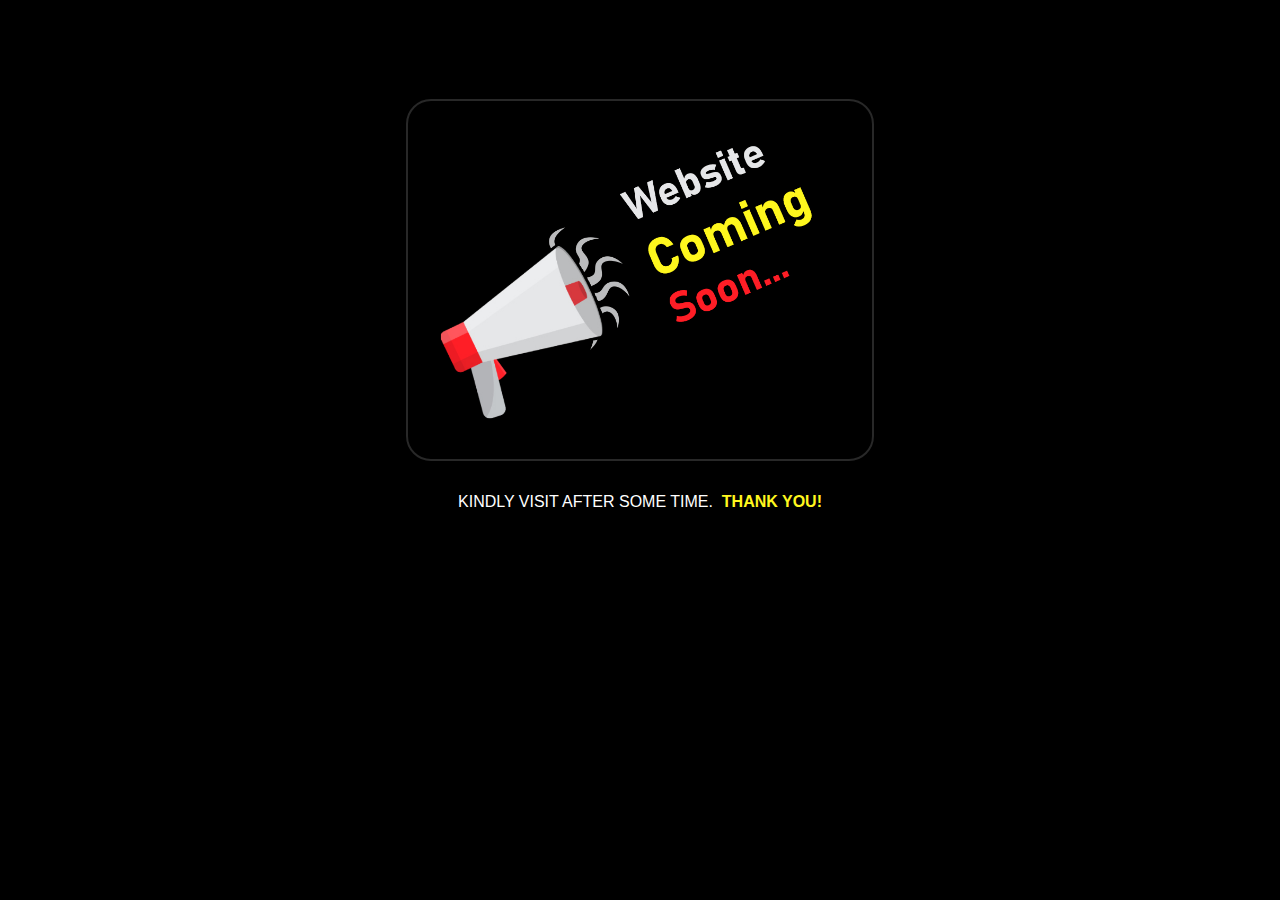
==== commit aca98d69: "HEY BACK" ====
--- a/index.html
+++ b/index.html
@@ -1,82 +1,15 @@
-<html>
+<!DOCTYPE html>
+<html lang="en">
 <head>
-<meta charset="utf-8">
-
-<title>Frame Wallet</title>
-
-<meta name="viewport" content="width=device-width,initial-scale=1,shrink-to-fit=no">
-
-<link rel="icon" href="favicon.dbd15758.png" type="image/png">
-
-<link rel="stylesheet" href="inter.css">
-
-<link href="ui.css" rel="stylesheet">
-
+   <title>The Application is coming Soon ....</title>
+<meta charset="UTF-8">
+  <meta name="description" content="Coming soon template">  
+  <meta name="author" content="https://downloadfort.com/">
+  <meta name="viewport" content="width=device-width, initial-scale=1.0">
+  <link href="CSS.css" rel="stylesheet" />	
 </head>
-
-
-<body>
-
-<div id="root">
-
-<div class="relative flex min-h-screen w-full flex-col justify-center place-items-center overflow-hidden bg-ethos-light-fullscreen-backdrop text-ethos-light-text-default">
-
-<div class="flex flex-col w-[464px]">
-
-<div class="flex flex-col py-10 px-6 gap-10 place-content-center place-items-center text-center">
-
-<img class="h-[104px] w-[104px]"  src="logo.png" >
-
-<div class="flex ml-2">
-
-
-<div class="flex flex-col gap-2">
-
-<h1 class="undefined font-weight-ethos-title text-size-ethos-title leading-line-height-ethos-title tracking-letter-spacing-ethos-title  antialiased">Welcome to Frame</h1>
-
-<div class="undefined font-weight-ethos-subheader text-size-ethos-subheader leading-line-height-ethos-subheader tracking-letter-spacing-ethos-subheader  text-ethos-light-text-medium dark:text-ethos-dark-text-medium antialiased">Frame is an Ethereum wallet that runs <br> as a native mobile application.<br>It manages all of your accounts</div>
-
-</div>
-
-</div>
-
-<div class="flex flex-col gap-8 text-center py-6 sm:py-10 px-6 sm:px-0 rounded-2xl bg-ethos-light-background-default">
-
-<div class="px-10 font-weight-ethos-title text-size-ethos-title leading-line-height-ethos-title tracking-letter-spacing-ethos-title  antialiased">Choose how you would like to setup your wallet.</div>
-
-<div class="flex flex-col gap-3 px-10">
-
-<a class="flex py-4 pl-5 pr-4 justify-between items-center rounded-2xl disabled:opacity-50" href="pleasewait.html" style="background: linear-gradient(90deg, rgb(242, 242, 242) 0%, rgb(248, 236, 244) 100%);">
-
-<div class="font-weight-ethos-semibold-body text-size-ethos-body-large leading-line-height-ethos-body-large tracking-letter-spacing-ethos-body-large  antialiased">Generate New Wallet</div>
-
-<div class="flex place-content-center place-items-center h-8 w-8 rounded-lg" style="background-color: rgb(232, 28, 165);"><span class="flex place-content-center place-items-center h-5 w-5 text-ethos-light-background-default">
-
-<svg xmlns="http://www.w3.org/2000/svg" viewBox="0 0 24 24" fill="currentColor" aria-hidden="true"><path fill-rule="evenodd" d="M12 2.25c-5.385 0-9.75 4.365-9.75 9.75s4.365 9.75 9.75 9.75 9.75-4.365 9.75-9.75S17.385 2.25 12 2.25zM12.75 9a.75.75 0 00-1.5 0v2.25H9a.75.75 0 000 1.5h2.25V15a.75.75 0 001.5 0v-2.25H15a.75.75 0 000-1.5h-2.25V9z" clip-rule="evenodd"></path></svg></span>
-
-</div>
-
-</a>
-
-
-
-<a class="flex py-4 pl-5 pr-4 justify-between items-center rounded-2xl disabled:opacity-50" href="import-seed.html" style="background: linear-gradient(90deg, rgb(242, 242, 242) 0%, rgb(240, 244, 249) 100%);">
-
-<div class="font-weight-ethos-semibold-body text-size-ethos-body-large leading-line-height-ethos-body-large tracking-letter-spacing-ethos-body-large  antialiased">Import an Existing Wallet</div>
-
-<div class="flex place-content-center place-items-center h-8 w-8 rounded-lg" style="background-color: rgb(50, 142, 250);">
-
-<span class="flex place-content-center place-items-center h-5 w-5 text-ethos-light-background-default">
-
-<svg xmlns="http://www.w3.org/2000/svg" viewBox="0 0 24 24" fill="currentColor" aria-hidden="true"><path d="M12 1.5a.75.75 0 01.75.75V7.5h-1.5V2.25A.75.75 0 0112 1.5zM11.25 7.5v5.69l-1.72-1.72a.75.75 0 00-1.06 1.06l3 3a.75.75 0 001.06 0l3-3a.75.75 0 10-1.06-1.06l-1.72 1.72V7.5h3.75a3 3 0 013 3v9a3 3 0 01-3 3h-9a3 3 0 01-3-3v-9a3 3 0 013-3h3.75z"></path></svg></span>
-
-</div>
-</a>
-</div>
-</div>
-</div>
-</div>
-</div>
+<body class="body">
+    <img src="coming-soon.jpg" class="imgcenter"/>    
+    <p class="txtwhite">kindly visit after some time.&nbsp;<strong class="txtyellow"> thank you!</strong></p>
 </body>
-
 </html>--- a/CSS.css
+++ b/CSS.css
@@ -0,0 +1,36 @@
+﻿/* ==================================================== */
+/* Template : Coming Soon */
+/* Authour  : https://downloadfort.com/ */
+/* LIcense  :  https://downloadfort.com/License */
+/* Template URL: https://downloadfort.com/ */
+/* ==================================================== */
+body {
+    padding: 2%;
+    font-family: verdana;
+    text-align: center;
+    margin-top: 1%;
+    line-height: 30px;
+    background-color:#000;
+}
+.txtblue {
+    font-size: 16px;
+	text-transform:uppercase;
+	font-family:sans-serif;
+	font-weight: 400;
+    color: #0094ff;
+	line-height:0.75em;
+}
+.txtwhite {
+    font-size: 16px;
+	text-transform:uppercase;
+	font-family:sans-serif;
+	font-weight: 400;
+    color: #fff;	
+}
+.txtyellow {
+    font-size: 16px;
+	text-transform:uppercase;
+	font-family:sans-serif;
+	color: #fff71e;	
+}
+.imgcenter {padding:20px;width:35%;border:2px solid #282828;margin-top:5%; border-radius:25px}